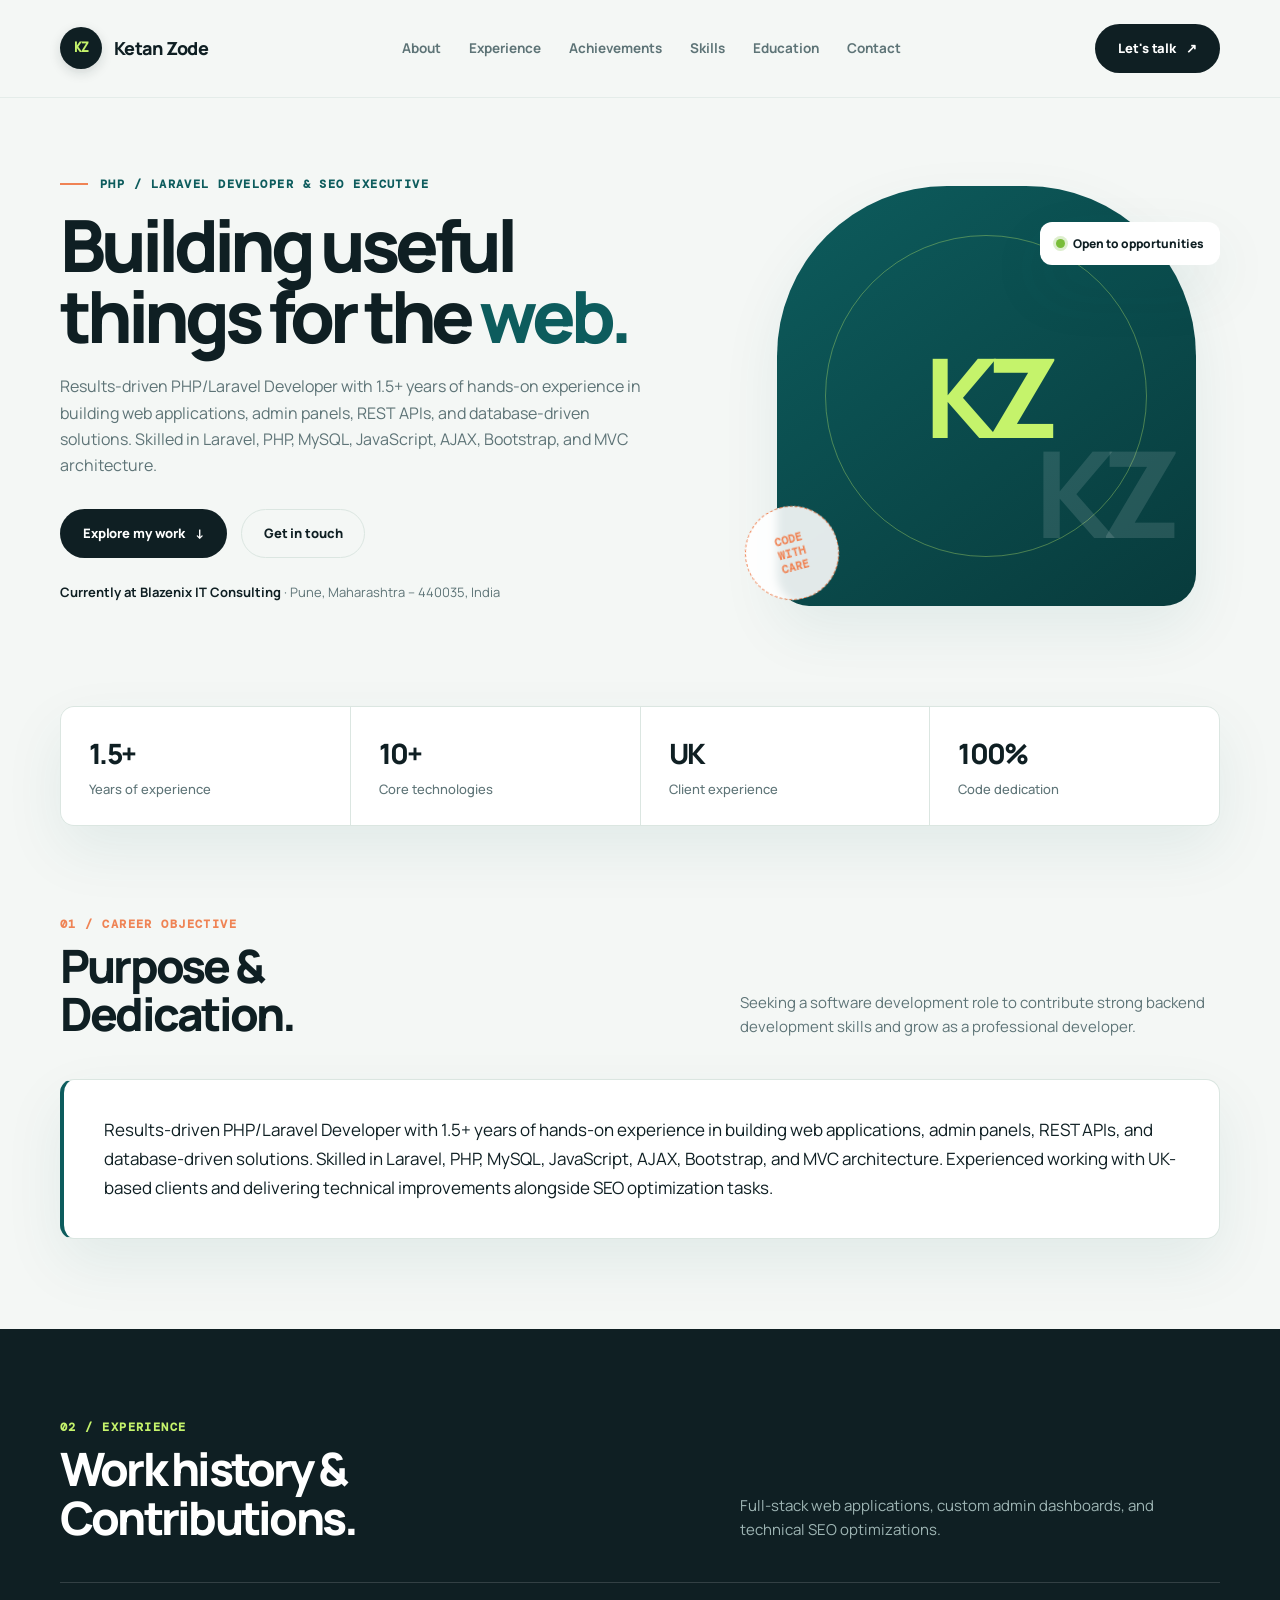
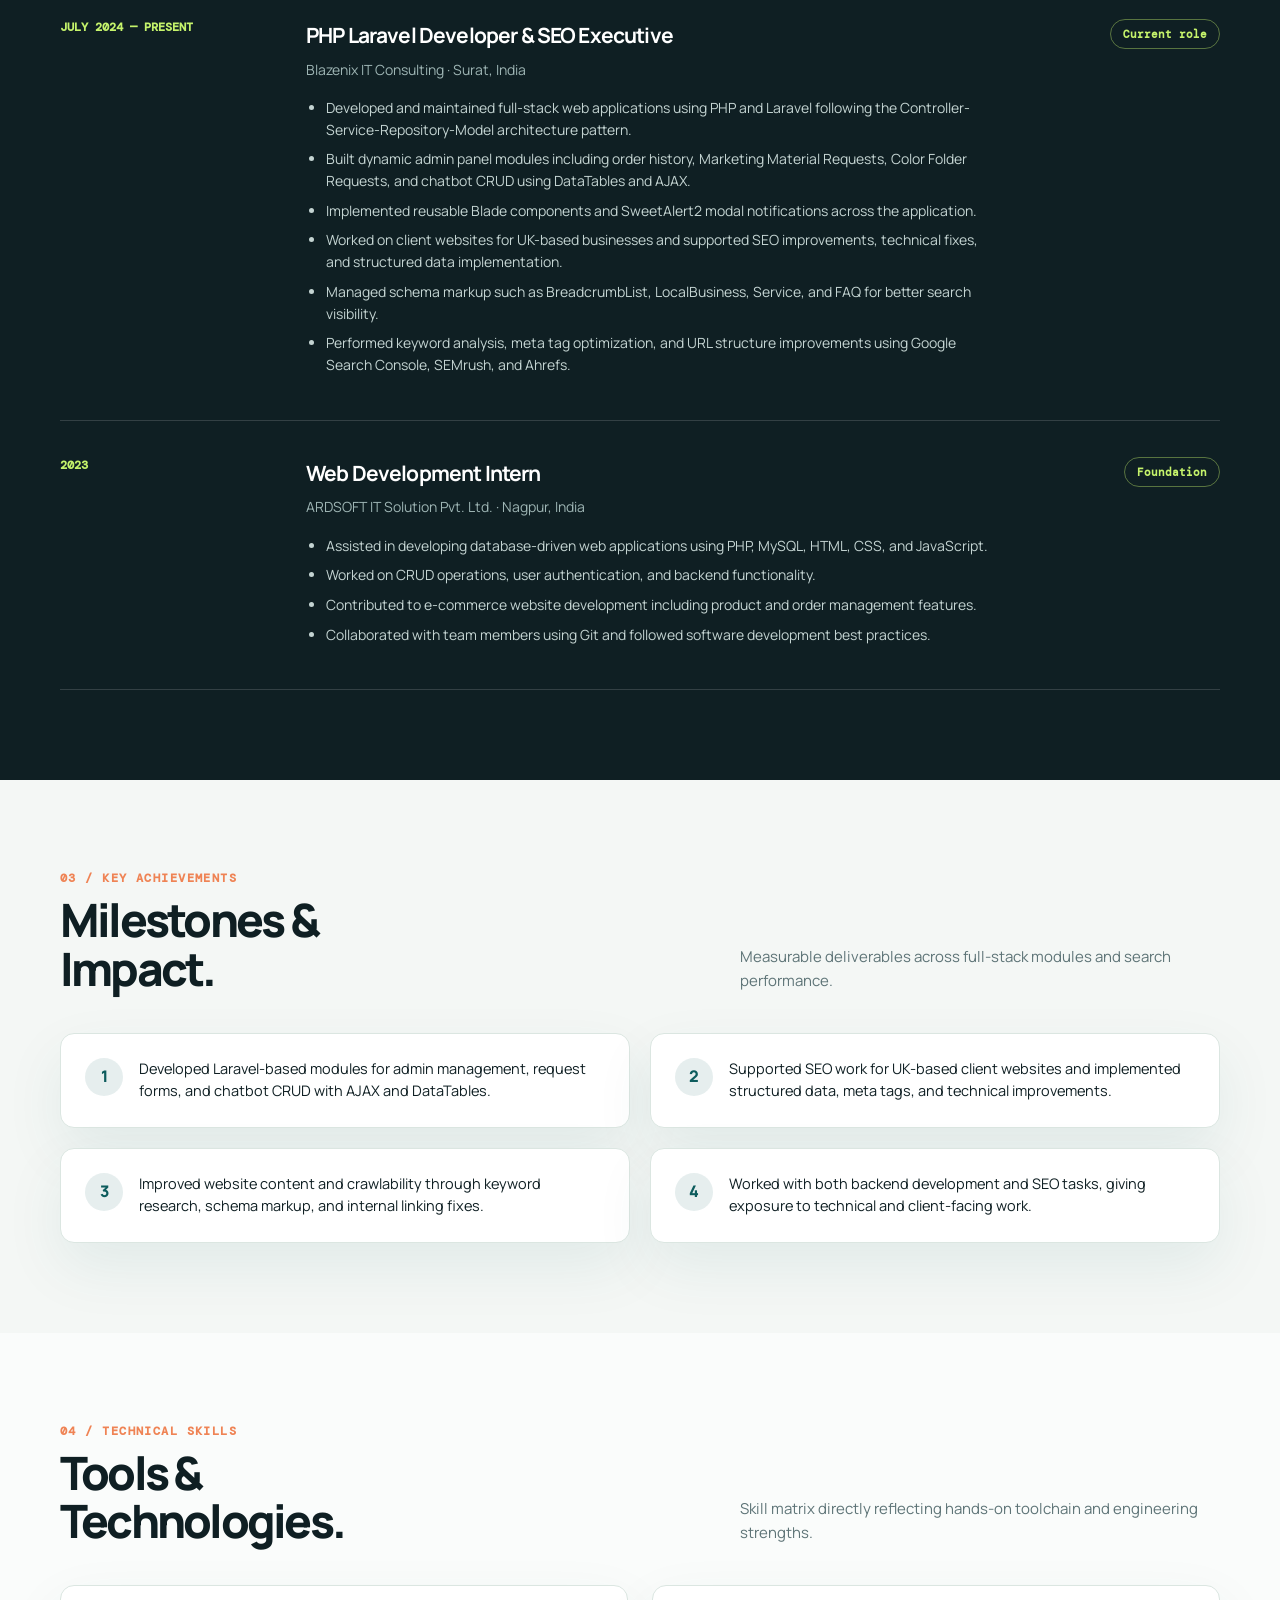
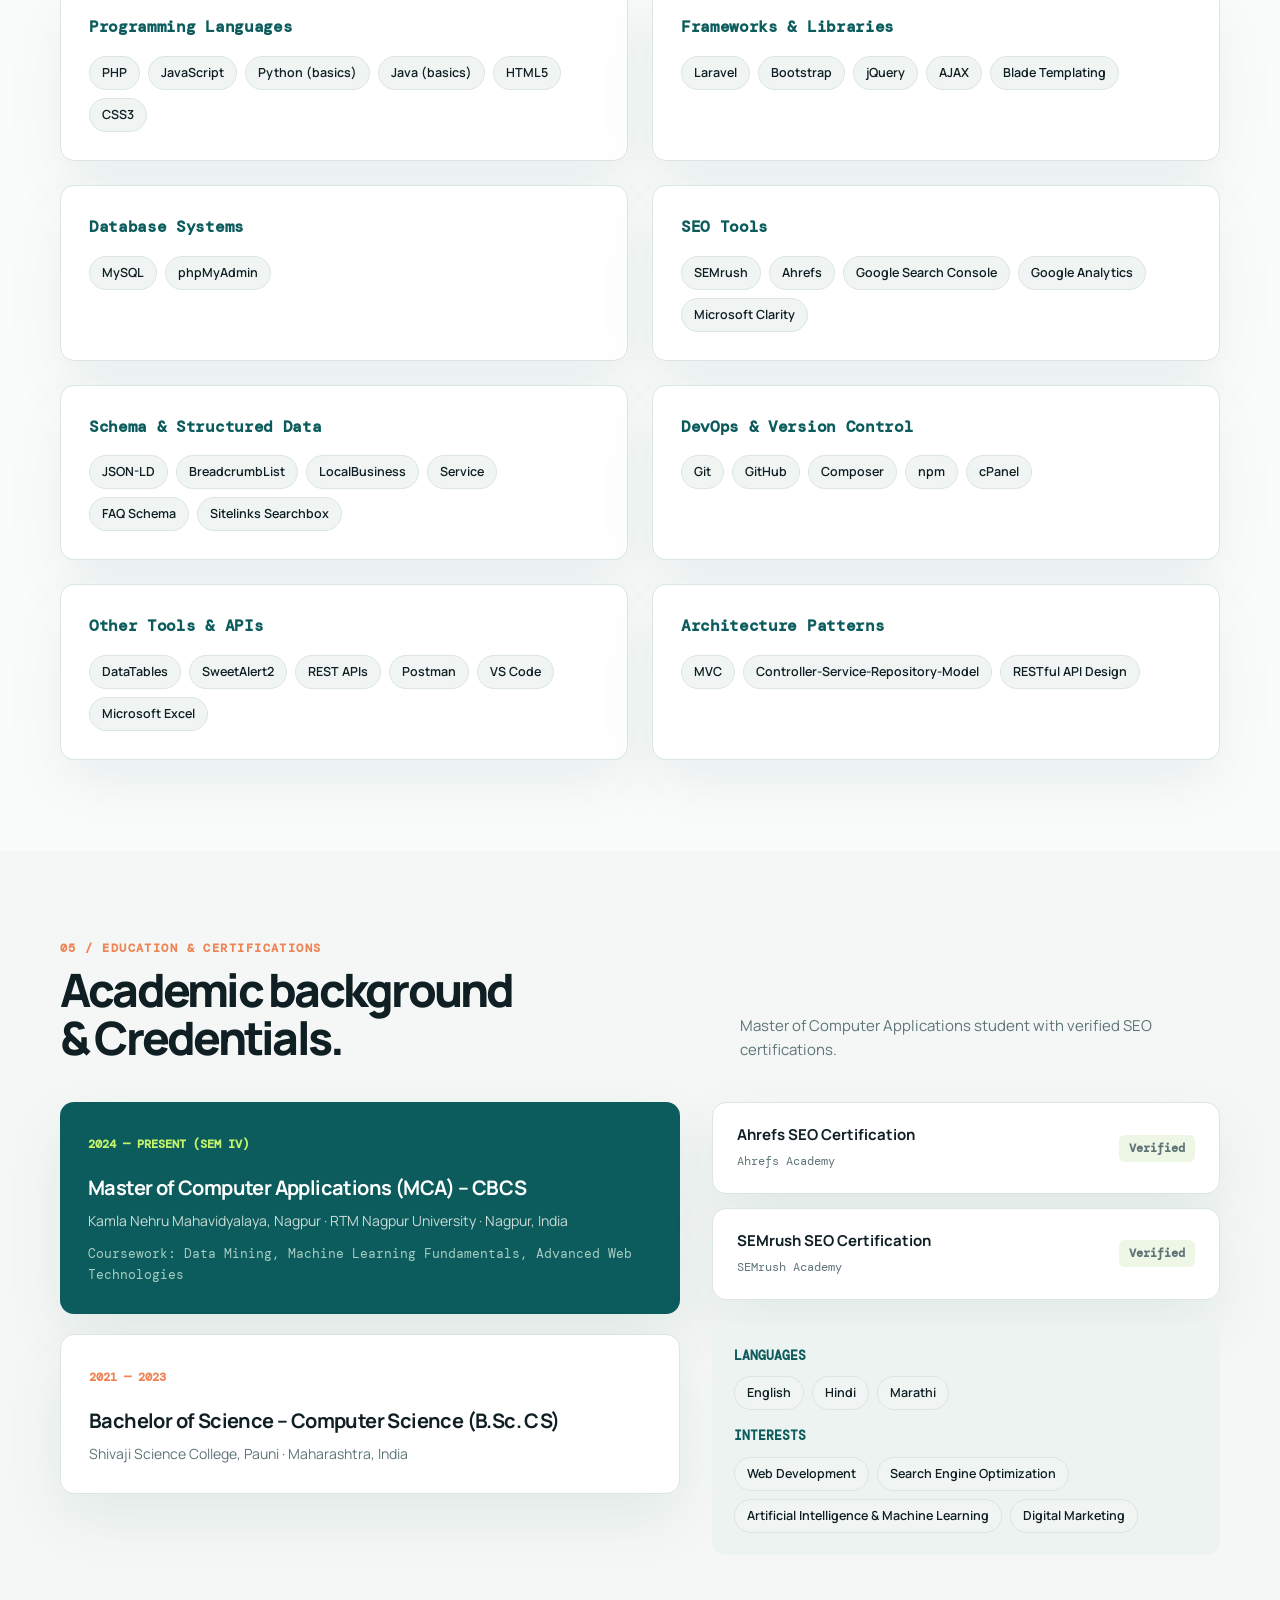
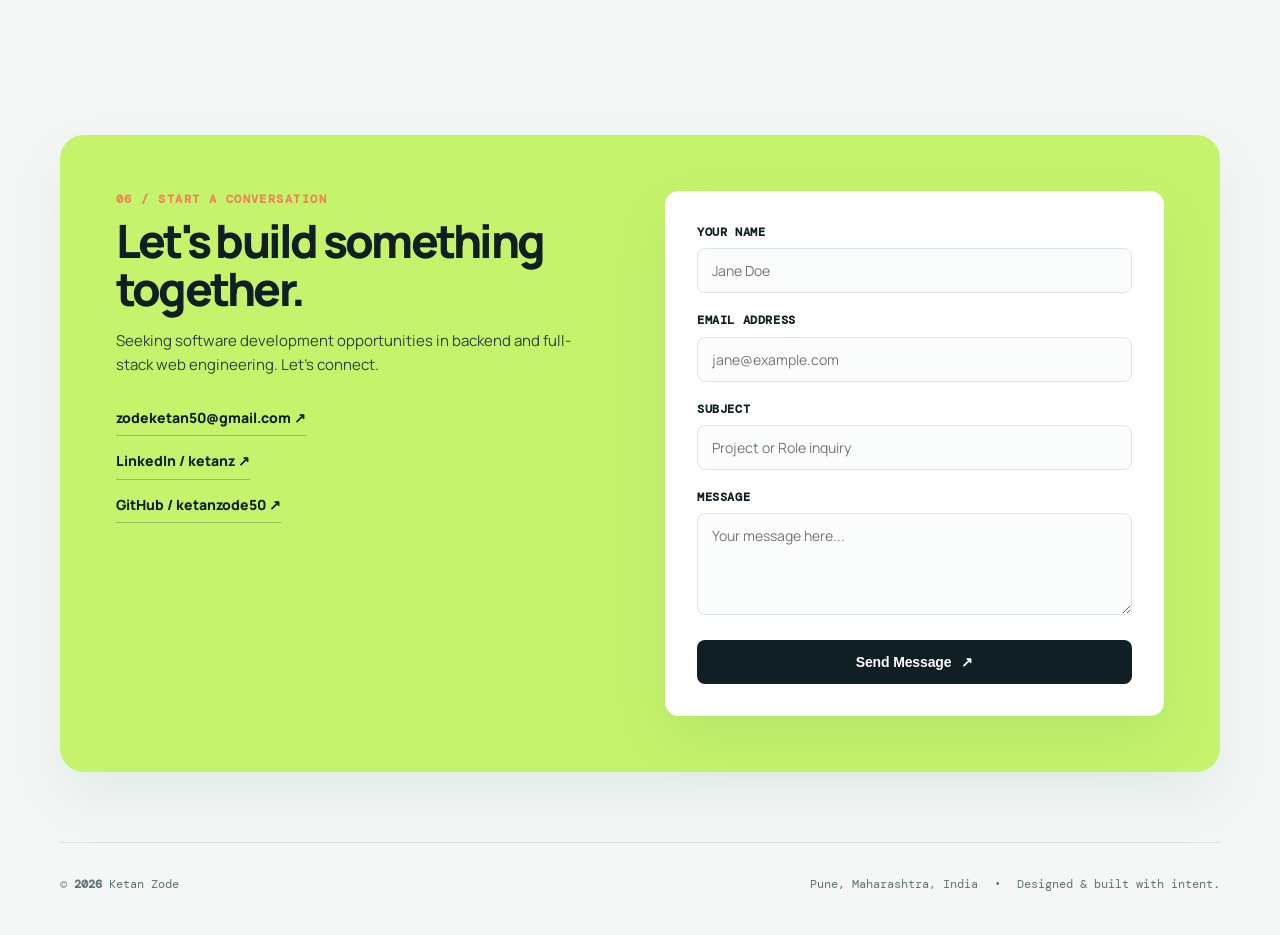
==== index.html @ 5130e70e "Initial Comit" ====
<!doctype html>
<html lang="en">
<head>
  <meta charset="utf-8">
  <meta name="viewport" content="width=device-width, initial-scale=1">
  <meta name="description" content="Portfolio of Ketan Zode, PHP/Laravel Developer and SEO Executive with 1.5+ years of hands-on experience in building web applications, admin panels, REST APIs, and database-driven solutions.">
  <title>Ketan Zode — PHP / Laravel Developer &amp; SEO Executive</title>
  <link rel="preconnect" href="https://fonts.googleapis.com">
  <link rel="preconnect" href="https://fonts.gstatic.com" crossorigin>
  <link href="https://fonts.googleapis.com/css2?family=DM+Mono:wght@400;500;600&family=Manrope:wght@400;500;600;700;800&display=swap" rel="stylesheet">
  <link rel="stylesheet" href="src/main/resources/static/css/portfolio.css">
</head>
<body>
  <header class="topbar">
    <div class="shell">
      <nav id="nav">
        <a class="brand" href="#top" aria-label="Ketan Zode home">
          <span class="brand-mark">KZ</span> Ketan Zode
        </a>
        <div class="nav-links">
          <a href="#about">About</a>
          <a href="#experience">Experience</a>
          <a href="#achievements">Achievements</a>
          <a href="#skills">Skills</a>
          <a href="#education">Education</a>
          <a href="#contact">Contact</a>
        </div>
        <a class="nav-cta" href="mailto:zodeketan50@gmail.com">Let's talk <span>↗</span></a>
        <button class="menu-button" id="menuButton" aria-label="Open navigation menu" aria-expanded="false">☰</button>
      </nav>
    </div>
  </header>

  <main id="top">
    <div class="shell">
      <section class="hero">
        <div>
          <div class="eyebrow"><span></span> PHP / Laravel Developer &amp; SEO Executive</div>
          <h1>Building useful things for the <em>web.</em></h1>
          <p class="hero-copy">
            Results-driven PHP/Laravel Developer with 1.5+ years of hands-on experience in building web applications, admin panels, REST APIs, and database-driven solutions. Skilled in Laravel, PHP, MySQL, JavaScript, AJAX, Bootstrap, and MVC architecture.
          </p>
          <div class="hero-actions">
            <a class="button" href="#experience">Explore my work <span>↓</span></a>
            <a class="button light" href="mailto:zodeketan50@gmail.com">Get in touch</a>
          </div>
          <p class="hero-note"><strong>Currently at Blazenix IT Consulting</strong> · Pune, Maharashtra – 440035, India</p>
        </div>
        <div class="portrait-wrap">
          <div class="portrait"><div class="initials">KZ</div></div>
          <div class="availability"><i></i> Open to opportunities</div>
          <div class="stamp">CODE<br>WITH<br>CARE</div>
        </div>
      </section>

      <div class="stats">
        <div class="stat"><strong>1.5+</strong><span>Years of experience</span></div>
        <div class="stat"><strong>10+</strong><span>Core technologies</span></div>
        <div class="stat"><strong>UK</strong><span>Client experience</span></div>
        <div class="stat"><strong>100%</strong><span>Code dedication</span></div>
      </div>
    </div>

    <!-- Career Objective -->
    <section id="about">
      <div class="shell">
        <div class="section-head">
          <div><div class="section-label">01 / Career Objective</div><h2>Purpose &amp;<br>Dedication.</h2></div>
          <p class="section-intro">Seeking a software development role to contribute strong backend development skills and grow as a professional developer.</p>
        </div>
        <div class="objective-card">
          <p class="objective-text">
            Results-driven PHP/Laravel Developer with 1.5+ years of hands-on experience in building web applications, admin panels, REST APIs, and database-driven solutions. Skilled in Laravel, PHP, MySQL, JavaScript, AJAX, Bootstrap, and MVC architecture. Experienced working with UK-based clients and delivering technical improvements alongside SEO optimization tasks.
          </p>
        </div>
      </div>
    </section>

    <!-- Experience -->
    <section class="experience" id="experience">
      <div class="shell">
        <div class="section-head">
          <div><div class="section-label">02 / Experience</div><h2>Work history &amp;<br>Contributions.</h2></div>
          <p class="section-intro">Full-stack web applications, custom admin dashboards, and technical SEO optimizations.</p>
        </div>
        <div class="timeline">
          <article class="role">
            <div class="role-date">JULY 2024 — PRESENT</div>
            <div>
              <h3>PHP Laravel Developer &amp; SEO Executive</h3>
              <div class="role-company">Blazenix IT Consulting · Surat, India</div>
              <ul>
                <li>Developed and maintained full-stack web applications using PHP and Laravel following the Controller-Service-Repository-Model architecture pattern.</li>
                <li>Built dynamic admin panel modules including order history, Marketing Material Requests, Color Folder Requests, and chatbot CRUD using DataTables and AJAX.</li>
                <li>Implemented reusable Blade components and SweetAlert2 modal notifications across the application.</li>
                <li>Worked on client websites for UK-based businesses and supported SEO improvements, technical fixes, and structured data implementation.</li>
                <li>Managed schema markup such as BreadcrumbList, LocalBusiness, Service, and FAQ for better search visibility.</li>
                <li>Performed keyword analysis, meta tag optimization, and URL structure improvements using Google Search Console, SEMrush, and Ahrefs.</li>
              </ul>
            </div>
            <div class="role-tag">Current role</div>
          </article>
          <article class="role">
            <div class="role-date">2023</div>
            <div>
              <h3>Web Development Intern</h3>
              <div class="role-company">ARDSOFT IT Solution Pvt. Ltd. · Nagpur, India</div>
              <ul>
                <li>Assisted in developing database-driven web applications using PHP, MySQL, HTML, CSS, and JavaScript.</li>
                <li>Worked on CRUD operations, user authentication, and backend functionality.</li>
                <li>Contributed to e-commerce website development including product and order management features.</li>
                <li>Collaborated with team members using Git and followed software development best practices.</li>
              </ul>
            </div>
            <div class="role-tag">Foundation</div>
          </article>
        </div>
      </div>
    </section>

    <!-- Key Achievements -->
    <section id="achievements">
      <div class="shell">
        <div class="section-head">
          <div><div class="section-label">03 / Key Achievements</div><h2>Milestones &amp;<br>Impact.</h2></div>
          <p class="section-intro">Measurable deliverables across full-stack modules and search performance.</p>
        </div>
        <div class="achievements-grid">
          <div class="achievement-card">
            <div class="achievement-icon">1</div>
            <p>Developed Laravel-based modules for admin management, request forms, and chatbot CRUD with AJAX and DataTables.</p>
          </div>
          <div class="achievement-card">
            <div class="achievement-icon">2</div>
            <p>Supported SEO work for UK-based client websites and implemented structured data, meta tags, and technical improvements.</p>
          </div>
          <div class="achievement-card">
            <div class="achievement-icon">3</div>
            <p>Improved website content and crawlability through keyword research, schema markup, and internal linking fixes.</p>
          </div>
          <div class="achievement-card">
            <div class="achievement-icon">4</div>
            <p>Worked with both backend development and SEO tasks, giving exposure to technical and client-facing work.</p>
          </div>
        </div>
      </div>
    </section>

    <!-- Technical Skills -->
    <section id="skills" style="background: #fafcfb;">
      <div class="shell">
        <div class="section-head">
          <div><div class="section-label">04 / Technical Skills</div><h2>Tools &amp;<br>Technologies.</h2></div>
          <p class="section-intro">Skill matrix directly reflecting hands-on toolchain and engineering strengths.</p>
        </div>
        <div class="skills-matrix">
          <div class="skill-category">
            <h3>Programming Languages</h3>
            <div class="skill-pills">
              <span class="skill-pill">PHP</span><span class="skill-pill">JavaScript</span><span class="skill-pill">Python (basics)</span><span class="skill-pill">Java (basics)</span><span class="skill-pill">HTML5</span><span class="skill-pill">CSS3</span>
            </div>
          </div>
          <div class="skill-category">
            <h3>Frameworks &amp; Libraries</h3>
            <div class="skill-pills">
              <span class="skill-pill">Laravel</span><span class="skill-pill">Bootstrap</span><span class="skill-pill">jQuery</span><span class="skill-pill">AJAX</span><span class="skill-pill">Blade Templating</span>
            </div>
          </div>
          <div class="skill-category">
            <h3>Database Systems</h3>
            <div class="skill-pills">
              <span class="skill-pill">MySQL</span><span class="skill-pill">phpMyAdmin</span>
            </div>
          </div>
          <div class="skill-category">
            <h3>SEO Tools</h3>
            <div class="skill-pills">
              <span class="skill-pill">SEMrush</span><span class="skill-pill">Ahrefs</span><span class="skill-pill">Google Search Console</span><span class="skill-pill">Google Analytics</span><span class="skill-pill">Microsoft Clarity</span>
            </div>
          </div>
          <div class="skill-category">
            <h3>Schema &amp; Structured Data</h3>
            <div class="skill-pills">
              <span class="skill-pill">JSON-LD</span><span class="skill-pill">BreadcrumbList</span><span class="skill-pill">LocalBusiness</span><span class="skill-pill">Service</span><span class="skill-pill">FAQ Schema</span><span class="skill-pill">Sitelinks Searchbox</span>
            </div>
          </div>
          <div class="skill-category">
            <h3>DevOps &amp; Version Control</h3>
            <div class="skill-pills">
              <span class="skill-pill">Git</span><span class="skill-pill">GitHub</span><span class="skill-pill">Composer</span><span class="skill-pill">npm</span><span class="skill-pill">cPanel</span>
            </div>
          </div>
          <div class="skill-category">
            <h3>Other Tools &amp; APIs</h3>
            <div class="skill-pills">
              <span class="skill-pill">DataTables</span><span class="skill-pill">SweetAlert2</span><span class="skill-pill">REST APIs</span><span class="skill-pill">Postman</span><span class="skill-pill">VS Code</span><span class="skill-pill">Microsoft Excel</span>
            </div>
          </div>
          <div class="skill-category">
            <h3>Architecture Patterns</h3>
            <div class="skill-pills">
              <span class="skill-pill">MVC</span><span class="skill-pill">Controller-Service-Repository-Model</span><span class="skill-pill">RESTful API Design</span>
            </div>
          </div>
        </div>
      </div>
    </section>

    <!-- Education & Certifications -->
    <section id="education">
      <div class="shell">
        <div class="section-head">
          <div><div class="section-label">05 / Education &amp; Certifications</div><h2>Academic background<br>&amp; Credentials.</h2></div>
          <p class="section-intro">Master of Computer Applications student with verified SEO certifications.</p>
        </div>
        <div class="edu-cert-grid">
          <div>
            <article class="education-card">
              <small>2024 — PRESENT (SEM IV)</small>
              <h3>Master of Computer Applications (MCA) – CBCS</h3>
              <p>Kamla Nehru Mahavidyalaya, Nagpur · RTM Nagpur University · Nagpur, India</p>
              <p class="coursework">Coursework: Data Mining, Machine Learning Fundamentals, Advanced Web Technologies</p>
            </article>
            <article class="education-card">
              <small>2021 — 2023</small>
              <h3>Bachelor of Science – Computer Science (B.Sc. CS)</h3>
              <p>Shivaji Science College, Pauni · Maharashtra, India</p>
            </article>
          </div>
          <div>
            <div class="cert-card">
              <div>
                <strong>Ahrefs SEO Certification</strong>
                <span>Ahrefs Academy</span>
              </div>
              <span class="cert-badge">Verified</span>
            </div>
            <div class="cert-card">
              <div>
                <strong>SEMrush SEO Certification</strong>
                <span>SEMrush Academy</span>
              </div>
              <span class="cert-badge">Verified</span>
            </div>
            <div class="meta-box">
              <h4>Languages</h4>
              <div class="skill-pills">
                <span class="skill-pill">English</span><span class="skill-pill">Hindi</span><span class="skill-pill">Marathi</span>
              </div>
              <h4 style="margin-top: 16px;">Interests</h4>
              <div class="skill-pills">
                <span class="skill-pill">Web Development</span><span class="skill-pill">Search Engine Optimization</span><span class="skill-pill">Artificial Intelligence &amp; Machine Learning</span><span class="skill-pill">Digital Marketing</span>
              </div>
            </div>
          </div>
        </div>
      </div>
    </section>

    <!-- Contact -->
    <section class="contact" id="contact">
      <div class="shell">
        <div class="contact-box">
          <div class="contact-info">
            <div class="section-label">06 / Start a conversation</div>
            <h2>Let's build something together.</h2>
            <p>Seeking software development opportunities in backend and full-stack web engineering. Let’s connect.</p>
            <div class="contact-links">
              <a href="mailto:zodeketan50@gmail.com">zodeketan50@gmail.com ↗</a>
              <a href="https://linkedin.com/in/ketanz" target="_blank" rel="noreferrer">LinkedIn / ketanz ↗</a>
              <a href="https://github.com/ketanzode50" target="_blank" rel="noreferrer">GitHub / ketanzode50 ↗</a>
            </div>
          </div>
          <div class="contact-form">
            <form action="mailto:zodeketan50@gmail.com" method="post" enctype="text/plain">
              <div class="form-group">
                <label for="name">Your Name</label>
                <input type="text" id="name" name="name" class="form-control" placeholder="Jane Doe" required>
              </div>
              <div class="form-group">
                <label for="email">Email Address</label>
                <input type="email" id="email" name="email" class="form-control" placeholder="jane@example.com" required>
              </div>
              <div class="form-group">
                <label for="subject">Subject</label>
                <input type="text" id="subject" name="subject" class="form-control" placeholder="Project or Role inquiry">
              </div>
              <div class="form-group">
                <label for="message">Message</label>
                <textarea id="message" name="message" class="form-control" rows="4" placeholder="Your message here..." required></textarea>
              </div>
              <button type="submit" class="button btn-submit">Send Message <span>↗</span></button>
            </form>
          </div>
        </div>
      </div>
    </section>
  </main>

  <div class="shell">
    <footer>
      <span>© <b id="year"></b> Ketan Zode</span>
      <div class="footer-meta">
        <span>Pune, Maharashtra, India</span>
        <span>•</span>
        <span>Designed &amp; built with intent.</span>
      </div>
    </footer>
  </div>

  <script src="src/main/resources/static/js/portfolio.js"></script>
</body>
</html>
---- src/main/resources/static/css/portfolio.css ----
:root {
  --ink: #0f1f23;
  --ink-secondary: #162f35;
  --muted: #5e7477;
  --paper: #f4f7f5;
  --card: #ffffff;
  --line: #dbe6e1;
  --mint: #c5f36b;
  --mint-dark: #a8df45;
  --teal: #0d5c5d;
  --teal-light: #15797a;
  --orange: #ef8354;
  --orange-light: #fcece5;
  --shadow: 0 24px 60px rgba(13, 92, 93, 0.08);
  --shadow-hover: 0 30px 70px rgba(13, 92, 93, 0.16);
  --radius-lg: 24px;
  --radius-md: 14px;
  --radius-pill: 999px;
  --font-sans: "Manrope", -apple-system, BlinkMacSystemFont, "Segoe UI", Roboto, sans-serif;
  --font-mono: "DM Mono", ui-monospace, SFMono-Regular, Menlo, monospace;
}

* {
  box-sizing: border-box;
}

html {
  scroll-behavior: smooth;
}

body {
  margin: 0;
  background: var(--paper);
  color: var(--ink);
  font-family: var(--font-sans);
  line-height: 1.6;
  -webkit-font-smoothing: antialiased;
}

a {
  color: inherit;
  text-decoration: none;
  transition: color 0.2s ease;
}

.shell {
  width: min(1160px, calc(100% - 48px));
  margin: auto;
}

/* Header & Navigation */
.topbar {
  padding: 24px 0;
  position: sticky;
  top: 0;
  background: rgba(244, 247, 245, 0.94);
  backdrop-filter: blur(12px);
  z-index: 100;
  border-bottom: 1px solid rgba(219, 230, 225, 0.6);
}

nav {
  display: flex;
  align-items: center;
  justify-content: space-between;
}

.brand {
  display: flex;
  align-items: center;
  gap: 12px;
  font-weight: 800;
  letter-spacing: -0.04em;
  font-size: 18px;
}

.brand-mark {
  display: grid;
  place-items: center;
  width: 42px;
  height: 42px;
  border-radius: 50%;
  background: var(--ink);
  color: var(--mint);
  font-family: var(--font-mono);
  font-size: 13px;
  font-weight: 700;
  box-shadow: 0 4px 12px rgba(15, 31, 35, 0.15);
}

.nav-links {
  display: flex;
  gap: 28px;
  color: var(--muted);
  font-size: 13.5px;
  font-weight: 700;
}

.nav-links a:hover {
  color: var(--teal);
}

.nav-cta,
.button {
  display: inline-flex;
  align-items: center;
  gap: 10px;
  border-radius: var(--radius-pill);
  padding: 13px 22px;
  background: var(--ink);
  color: white;
  font-size: 13px;
  font-weight: 800;
  letter-spacing: -0.01em;
  transition: transform 0.2s ease, background 0.2s ease, box-shadow 0.2s ease;
  border: 1px solid transparent;
  cursor: pointer;
}

.nav-cta:hover,
.button:hover {
  transform: translateY(-2px);
  background: var(--teal);
  box-shadow: 0 8px 24px rgba(13, 92, 93, 0.25);
}

.button.light {
  background: transparent;
  border: 1px solid var(--line);
  color: var(--ink);
}

.button.light:hover {
  border-color: var(--ink);
  background: white;
  color: var(--ink);
}

.menu-button {
  display: none;
  border: 0;
  background: transparent;
  font-size: 26px;
  color: var(--ink);
  cursor: pointer;
}

/* Hero Section */
.hero {
  padding: 64px 0 76px;
  display: grid;
  grid-template-columns: 1.15fr 0.85fr;
  gap: 60px;
  align-items: center;
}

.eyebrow {
  display: flex;
  align-items: center;
  gap: 12px;
  color: var(--teal);
  font: 600 12px var(--font-mono);
  text-transform: uppercase;
  letter-spacing: 0.12em;
}

.eyebrow span {
  width: 28px;
  height: 2px;
  background: var(--orange);
}

h1 {
  max-width: 740px;
  margin: 18px 0 22px;
  font-size: clamp(42px, 6vw, 72px);
  line-height: 0.98;
  letter-spacing: -0.07em;
  font-weight: 800;
}

h1 em {
  color: var(--teal);
  font-style: normal;
}

.hero-copy {
  max-width: 600px;
  color: var(--muted);
  font-size: 16px;
  line-height: 1.65;
}

.hero-actions {
  display: flex;
  gap: 14px;
  margin-top: 30px;
  align-items: center;
  flex-wrap: wrap;
}

.hero-note {
  margin-top: 24px;
  color: var(--muted);
  font-size: 13px;
}

.hero-note strong {
  color: var(--ink);
}

.portrait-wrap {
  position: relative;
  padding: 24px;
}

.portrait {
  position: relative;
  min-height: 420px;
  display: grid;
  place-items: center;
  overflow: hidden;
  border-radius: 170px 170px 32px 32px;
  background: linear-gradient(145deg, #0d5c5d, #083b3c);
  box-shadow: var(--shadow);
}

.portrait:before {
  content: "";
  position: absolute;
  width: 320px;
  height: 320px;
  border: 1px solid rgba(197, 243, 107, 0.35);
  border-radius: 50%;
  animation: pulseRing 8s ease-in-out infinite;
}

@keyframes pulseRing {
  0%, 100% { transform: scale(1); opacity: 0.35; }
  50% { transform: scale(1.08); opacity: 0.6; }
}

.portrait:after {
  content: "KZ";
  position: absolute;
  right: 28px;
  bottom: 18px;
  color: rgba(255, 255, 255, 0.12);
  font-size: 120px;
  font-weight: 800;
  letter-spacing: -0.12em;
  pointer-events: none;
}

.initials {
  z-index: 1;
  color: var(--mint);
  font-size: 110px;
  font-weight: 800;
  letter-spacing: -0.12em;
}

.availability {
  position: absolute;
  right: 0;
  top: 60px;
  display: flex;
  align-items: center;
  gap: 8px;
  padding: 12px 16px;
  background: white;
  border-radius: 12px;
  box-shadow: var(--shadow);
  font-size: 12px;
  font-weight: 800;
}

.availability i {
  width: 9px;
  height: 9px;
  border-radius: 50%;
  background: #79bd39;
  box-shadow: 0 0 0 3px rgba(121, 189, 57, 0.25);
}

.stamp {
  position: absolute;
  left: -8px;
  bottom: 30px;
  width: 94px;
  height: 94px;
  display: grid;
  place-items: center;
  border: 1px dashed var(--orange);
  border-radius: 50%;
  color: var(--orange);
  font: 600 11px var(--font-mono);
  text-align: center;
  transform: rotate(-15deg);
  background: rgba(255, 255, 255, 0.88);
  backdrop-filter: blur(4px);
}

/* Stats */
.stats {
  display: grid;
  grid-template-columns: repeat(4, 1fr);
  gap: 1px;
  background: var(--line);
  border: 1px solid var(--line);
  border-radius: var(--radius-md);
  overflow: hidden;
  box-shadow: var(--shadow);
}

.stat {
  padding: 24px 28px;
  background: var(--card);
}

.stat strong {
  display: block;
  font-size: 28px;
  letter-spacing: -0.06em;
  font-weight: 800;
}

.stat span {
  color: var(--muted);
  font-size: 13px;
  font-weight: 500;
}

/* Sections Common */
section {
  padding: 90px 0;
}

.section-head {
  display: flex;
  justify-content: space-between;
  align-items: flex-end;
  margin-bottom: 40px;
}

.section-label {
  color: var(--orange);
  font: 600 12px var(--font-mono);
  text-transform: uppercase;
  letter-spacing: 0.12em;
}

h2 {
  margin: 10px 0 0;
  font-size: clamp(32px, 4vw, 46px);
  line-height: 1.05;
  letter-spacing: -0.06em;
  font-weight: 800;
}

.section-intro {
  max-width: 480px;
  color: var(--muted);
  font-size: 15px;
  margin: 0;
}

/* Objective Section */
.objective-card {
  padding: 36px 40px;
  background: white;
  border: 1px solid var(--line);
  border-radius: var(--radius-md);
  box-shadow: var(--shadow);
  border-left: 4px solid var(--teal);
}

.objective-text {
  font-size: 17px;
  line-height: 1.7;
  color: var(--ink);
  margin: 0;
}

/* Experience Section (Dark theme) */
.experience {
  background: var(--ink);
  color: white;
}

.experience .section-label {
  color: var(--mint);
}

.experience .section-intro {
  color: #9eb5b4;
}

.timeline {
  border-top: 1px solid rgba(255, 255, 255, 0.15);
}

.role {
  display: grid;
  grid-template-columns: 210px 1fr 180px;
  gap: 36px;
  padding: 36px 0;
  border-bottom: 1px solid rgba(255, 255, 255, 0.15);
}

.role-date {
  color: var(--mint);
  font: 600 12px var(--font-mono);
}

.role h3 {
  margin: 0 0 6px;
  font-size: 21px;
  letter-spacing: -0.04em;
}

.role-company {
  color: #9eb5b4;
  font-size: 14px;
}

.role ul {
  margin: 16px 0 0;
  padding-left: 20px;
  color: #c4d4d2;
  font-size: 14px;
}

.role li {
  margin: 8px 0;
  line-height: 1.55;
}

.role-tag {
  justify-self: end;
  align-self: start;
  padding: 7px 12px;
  color: var(--mint);
  border: 1px solid rgba(197, 243, 107, 0.4);
  border-radius: var(--radius-pill);
  font: 600 11px var(--font-mono);
}

/* Achievements */
.achievements-grid {
  display: grid;
  grid-template-columns: repeat(2, 1fr);
  gap: 20px;
}

.achievement-card {
  display: flex;
  gap: 16px;
  padding: 24px;
  background: white;
  border: 1px solid var(--line);
  border-radius: var(--radius-md);
  box-shadow: var(--shadow);
  align-items: flex-start;
}

.achievement-icon {
  display: grid;
  place-items: center;
  width: 38px;
  height: 38px;
  border-radius: 50%;
  background: rgba(13, 92, 93, 0.1);
  color: var(--teal);
  font-weight: 800;
  font-size: 16px;
  flex-shrink: 0;
}

.achievement-card p {
  margin: 0;
  font-size: 14.5px;
  line-height: 1.55;
  color: var(--ink);
}

/* Skills Matrix */
.skills-matrix {
  display: grid;
  grid-template-columns: repeat(2, 1fr);
  gap: 24px;
}

.skill-category {
  padding: 28px;
  border: 1px solid var(--line);
  border-radius: var(--radius-md);
  background: white;
  box-shadow: var(--shadow);
}

.skill-category h3 {
  margin: 0 0 16px;
  font-size: 16px;
  color: var(--teal);
  font-family: var(--font-mono);
  letter-spacing: -0.02em;
}

.skill-pills {
  display: flex;
  flex-wrap: wrap;
  gap: 8px;
}

.skill-pill {
  padding: 6px 12px;
  border-radius: var(--radius-pill);
  background: #f0f5f3;
  color: var(--ink);
  font-size: 12.5px;
  font-weight: 600;
  border: 1px solid var(--line);
}

/* Education & Certifications */
.edu-cert-grid {
  display: grid;
  grid-template-columns: 1.1fr 0.9fr;
  gap: 32px;
}

.education-card {
  padding: 28px;
  border-radius: var(--radius-md);
  background: var(--teal);
  color: white;
  box-shadow: var(--shadow);
  margin-bottom: 20px;
}

.education-card:last-child {
  background: white;
  color: var(--ink);
  border: 1px solid var(--line);
}

.education-card small {
  color: var(--mint);
  font: 600 12px var(--font-mono);
}

.education-card:last-child small {
  color: var(--orange);
}

.education-card h3 {
  margin: 16px 0 6px;
  font-size: 20px;
  letter-spacing: -0.03em;
}

.education-card p {
  margin: 0;
  color: #c9dbd6;
  font-size: 14px;
}

.education-card:last-child p {
  color: var(--muted);
}

.coursework {
  margin-top: 12px !important;
  font-size: 13px !important;
  color: #a7ccc3 !important;
  font-family: var(--font-mono);
}

/* Certifications */
.cert-card {
  display: flex;
  align-items: center;
  justify-content: space-between;
  padding: 20px 24px;
  background: white;
  border: 1px solid var(--line);
  border-radius: var(--radius-md);
  margin-bottom: 14px;
  box-shadow: var(--shadow);
}

.cert-card strong {
  display: block;
  font-size: 15px;
}

.cert-card span {
  font-size: 12px;
  color: var(--muted);
  font-family: var(--font-mono);
}

.cert-badge {
  padding: 4px 10px;
  border-radius: 6px;
  background: #eef7e6;
  color: #3b7b1b;
  font-size: 11px;
  font-weight: 700;
  font-family: var(--font-mono);
}

/* Additional Info Pill Lists */
.meta-box {
  margin-top: 24px;
  padding: 22px;
  background: #edf3f0;
  border-radius: var(--radius-md);
}

.meta-box h4 {
  margin: 0 0 10px;
  font-size: 13px;
  font-family: var(--font-mono);
  text-transform: uppercase;
  color: var(--teal);
}

/* Contact & Interactive Form */
.contact {
  padding-bottom: 70px;
}

.contact-box {
  display: grid;
  grid-template-columns: 1fr 1fr;
  gap: 50px;
  padding: 56px;
  background: var(--mint);
  border-radius: var(--radius-lg);
  box-shadow: var(--shadow);
  align-items: start;
}

.contact-info h2 {
  max-width: 480px;
}

.contact-info p {
  max-width: 480px;
  color: #27473f;
  font-size: 15px;
}

.contact-links {
  display: flex;
  flex-direction: column;
  gap: 14px;
  margin-top: 30px;
  color: var(--ink);
  font-size: 14px;
  font-weight: 800;
}

.contact-links a {
  padding-bottom: 6px;
  border-bottom: 1px solid rgba(15, 31, 35, 0.25);
  display: inline-flex;
  align-items: center;
  gap: 6px;
  width: fit-content;
}

.contact-links a:hover {
  color: var(--teal);
  border-bottom-color: var(--teal);
}

/* Contact Form */
.contact-form {
  background: white;
  padding: 32px;
  border-radius: var(--radius-md);
  box-shadow: var(--shadow);
}

.form-group {
  margin-bottom: 18px;
}

.form-group label {
  display: block;
  font-size: 12px;
  font-weight: 700;
  font-family: var(--font-mono);
  text-transform: uppercase;
  color: var(--ink);
  margin-bottom: 6px;
  letter-spacing: 0.05em;
}

.form-control {
  width: 100%;
  padding: 12px 14px;
  border: 1px solid var(--line);
  border-radius: 8px;
  font-family: var(--font-sans);
  font-size: 14px;
  color: var(--ink);
  background: #fbfdfc;
  transition: border-color 0.2s ease, box-shadow 0.2s ease;
}

.form-control:focus {
  outline: none;
  border-color: var(--teal);
  box-shadow: 0 0 0 3px rgba(13, 92, 93, 0.12);
  background: white;
}

textarea.form-control {
  resize: vertical;
  min-height: 90px;
}

.form-error {
  color: #d9381e;
  font-size: 12px;
  margin-top: 4px;
  font-weight: 600;
}

.alert {
  padding: 12px 16px;
  border-radius: 8px;
  margin-bottom: 18px;
  font-size: 13px;
  font-weight: 600;
}

.alert-success {
  background: #e2f7cb;
  color: #2b5e0c;
  border: 1px solid #bce68f;
}

.alert-danger {
  background: #fde8e4;
  color: #a8200d;
  border: 1px solid #f6b3a7;
}

.btn-submit {
  width: 100%;
  justify-content: center;
  background: var(--ink);
  color: white;
  padding: 14px;
  border: 0;
  border-radius: 8px;
  font-weight: 800;
  font-size: 14px;
  cursor: pointer;
  transition: background 0.2s ease;
}

.btn-submit:hover {
  background: var(--teal);
}

/* API Drawer */
.api-drawer {
  margin-top: 40px;
  background: var(--card);
  border: 1px solid var(--line);
  border-radius: var(--radius-md);
  padding: 24px;
  box-shadow: var(--shadow);
}

.api-drawer-head {
  display: flex;
  justify-content: space-between;
  align-items: center;
  cursor: pointer;
  user-select: none;
}

.api-drawer-title {
  display: flex;
  align-items: center;
  gap: 10px;
  font-weight: 700;
  font-size: 14px;
}

.api-method {
  padding: 3px 8px;
  border-radius: 4px;
  background: #e1f5fe;
  color: #0277bd;
  font-family: var(--font-mono);
  font-size: 11px;
  font-weight: 700;
}

.api-pre {
  background: #111a1d;
  color: #a8ffb2;
  font-family: var(--font-mono);
  font-size: 12px;
  padding: 18px;
  border-radius: 8px;
  overflow-x: auto;
  max-height: 280px;
  margin-top: 16px;
  display: none;
}

.api-pre.visible {
  display: block;
}

/* Footer */
footer {
  display: flex;
  justify-content: space-between;
  padding: 32px 0 40px;
  border-top: 1px solid var(--line);
  color: var(--muted);
  font-size: 12px;
  align-items: center;
}

footer span {
  font-family: var(--font-mono);
}

.footer-meta {
  display: flex;
  gap: 16px;
  align-items: center;
}

/* Responsive */
@media (max-width: 900px) {
  .contact-box,
  .edu-cert-grid,
  .skills-matrix,
  .achievements-grid {
    grid-template-columns: 1fr;
    gap: 24px;
  }
}

@media (max-width: 780px) {
  .shell {
    width: min(100% - 32px, 560px);
  }
  .nav-links,
  .nav-cta {
    display: none;
  }
  .menu-button {
    display: block;
  }
  nav.open {
    align-items: flex-start;
  }
  nav.open .nav-links {
    display: flex;
    position: absolute;
    top: 75px;
    left: 16px;
    right: 16px;
    z-index: 50;
    flex-direction: column;
    gap: 0;
    padding: 16px;
    background: white;
    border-radius: 14px;
    box-shadow: var(--shadow-hover);
    border: 1px solid var(--line);
  }
  nav.open .nav-links a {
    padding: 14px 10px;
    border-bottom: 1px solid var(--line);
  }
  nav.open .nav-links a:last-child {
    border-bottom: 0;
  }
  .hero {
    grid-template-columns: 1fr;
    gap: 40px;
    padding: 45px 0 65px;
  }
  .portrait-wrap {
    max-width: 390px;
    width: 100%;
    margin: auto;
  }
  .portrait {
    min-height: 320px;
  }
  .stats {
    grid-template-columns: repeat(2, 1fr);
  }
  .stat {
    padding: 18px;
  }
  section {
    padding: 64px 0;
  }
  .section-head {
    display: block;
  }
  .section-intro {
    margin-top: 16px;
  }
  .role {
    grid-template-columns: 1fr;
    gap: 12px;
  }
  .role-tag {
    justify-self: start;
    margin-top: 10px;
  }
  footer {
    flex-direction: column;
    gap: 12px;
    text-align: center;
  }
}
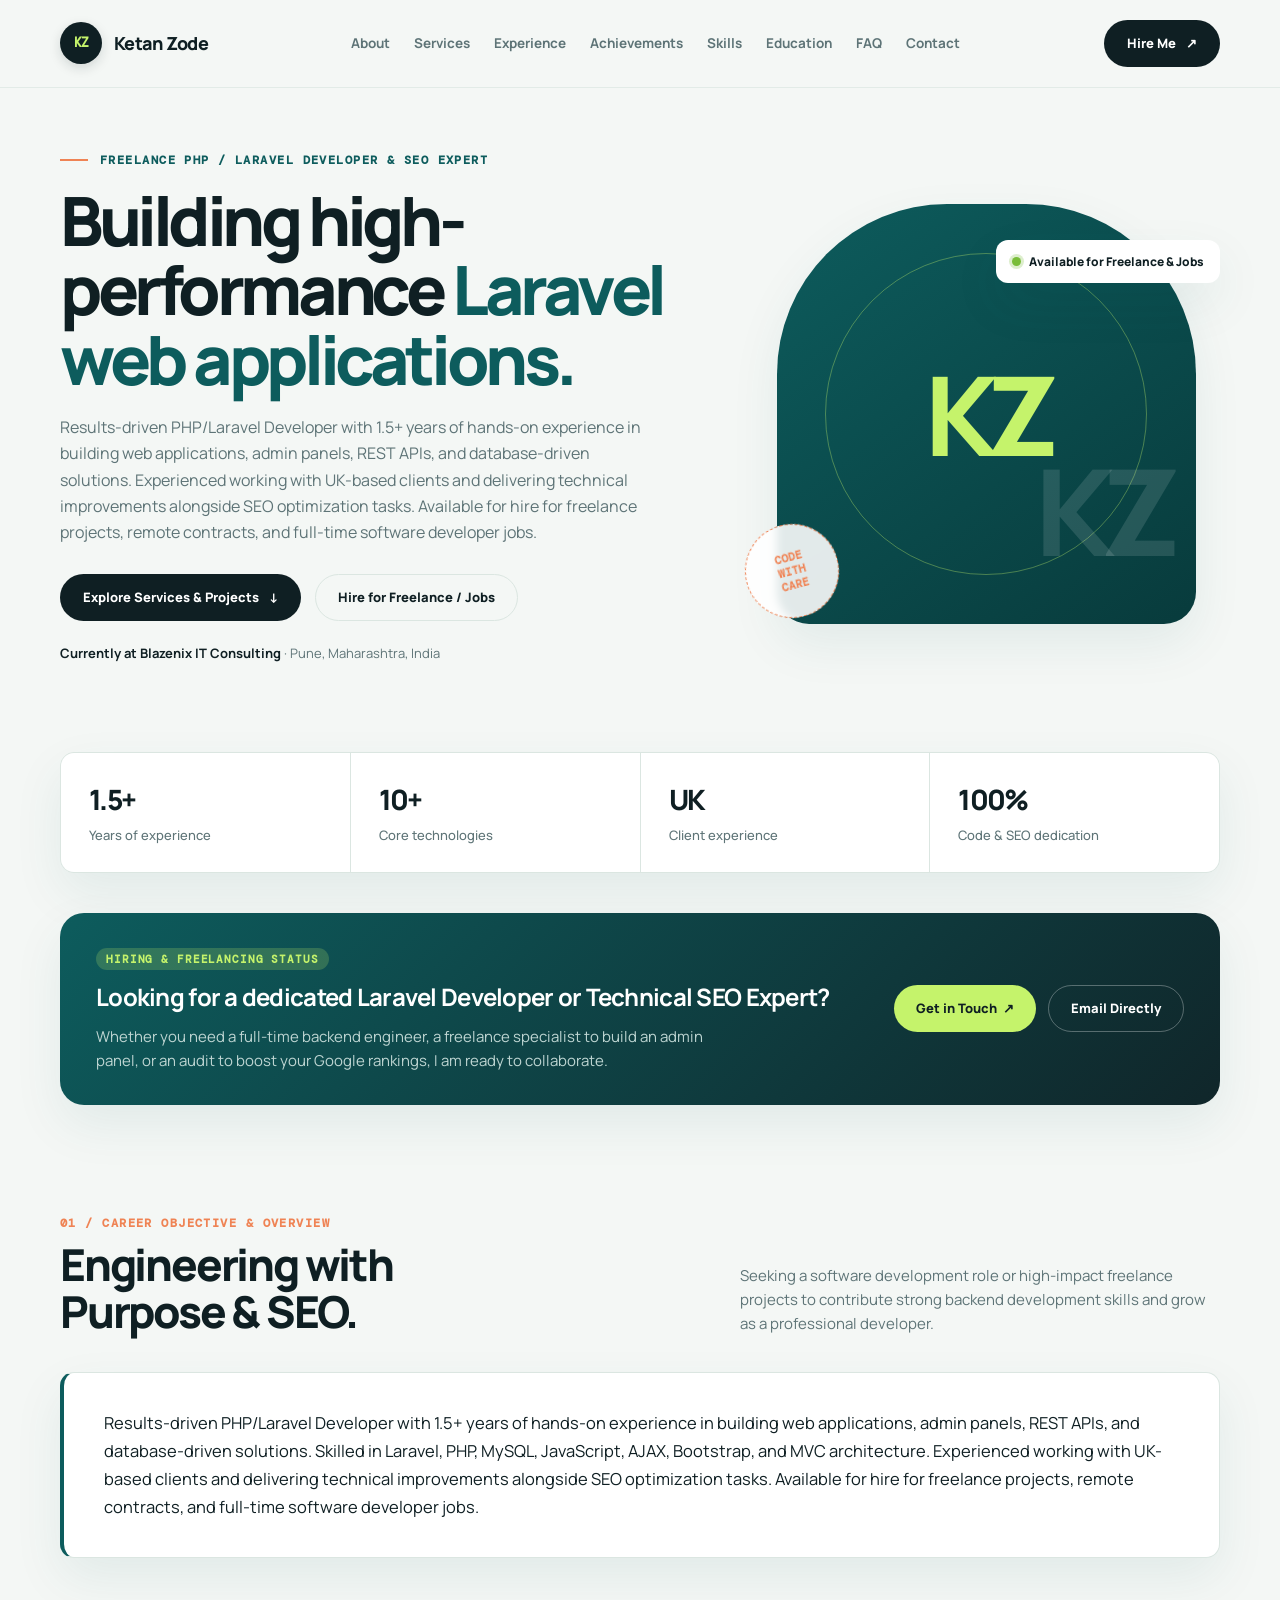
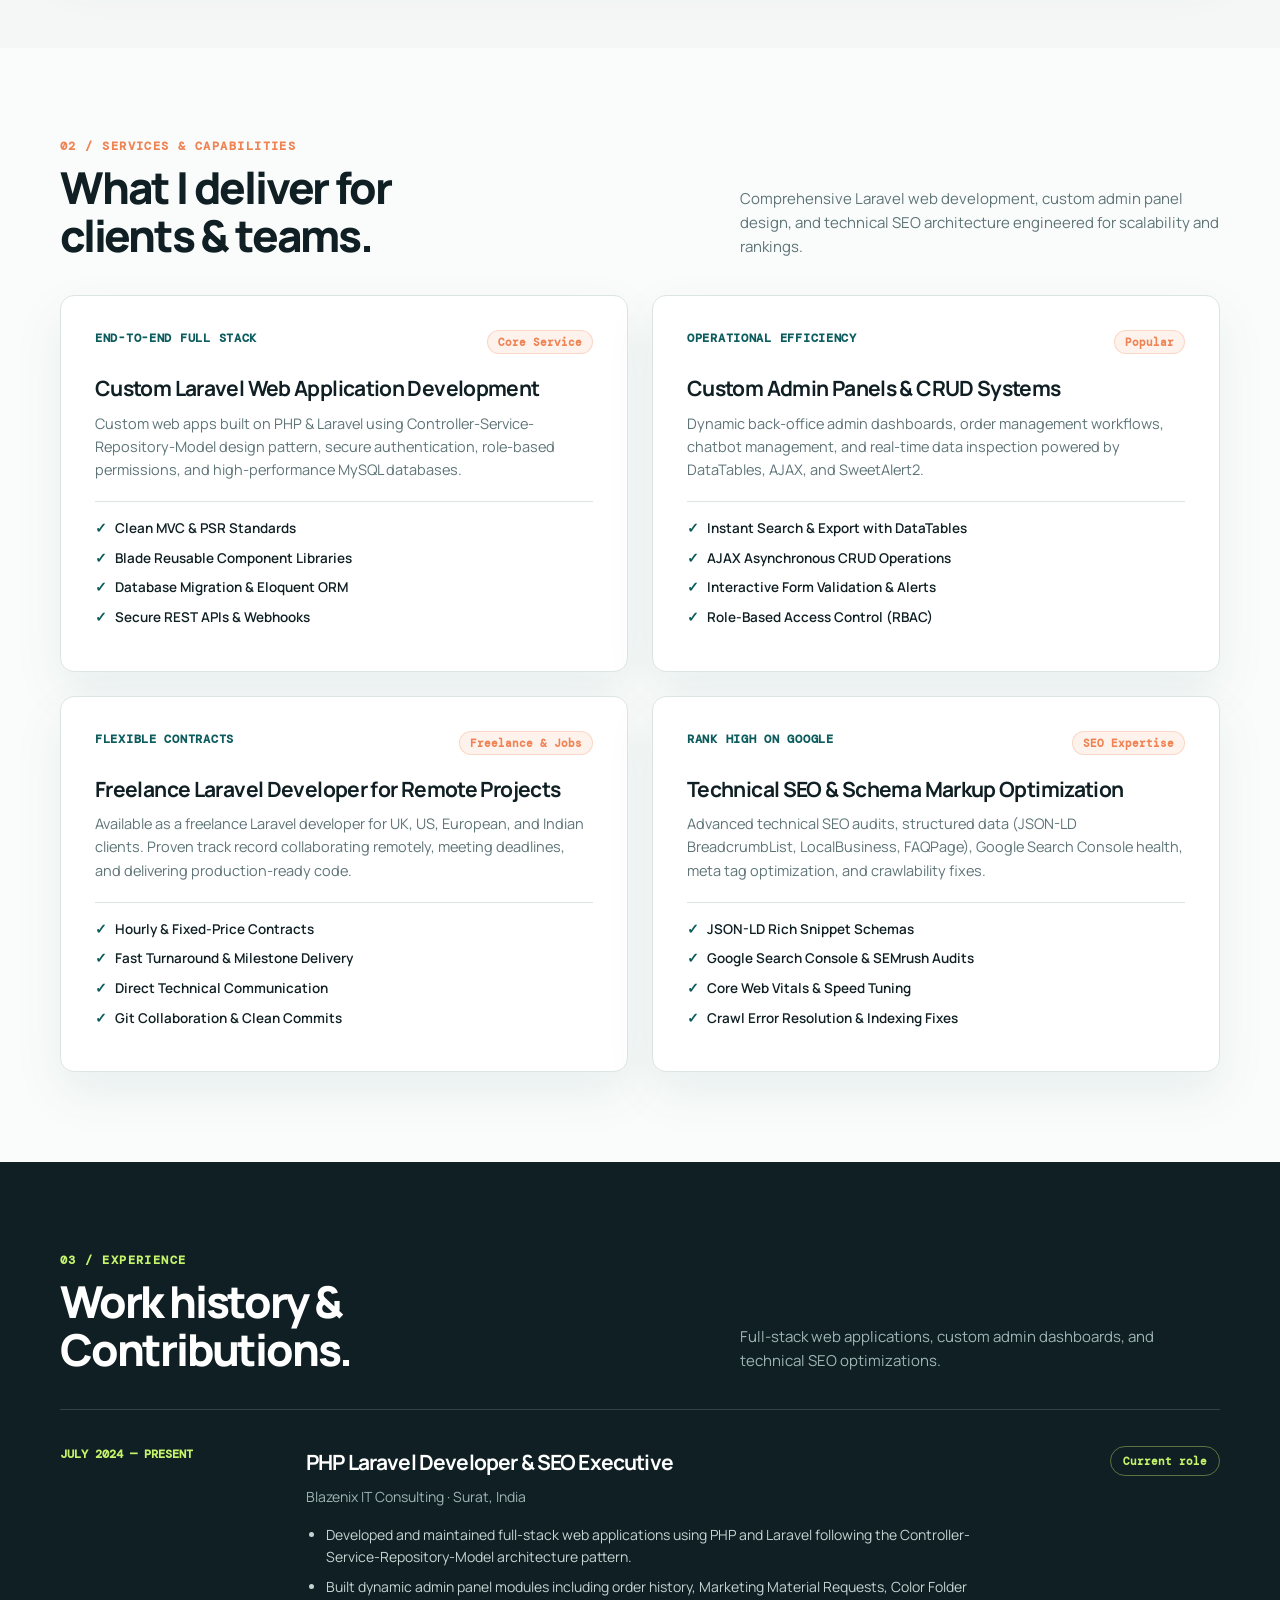
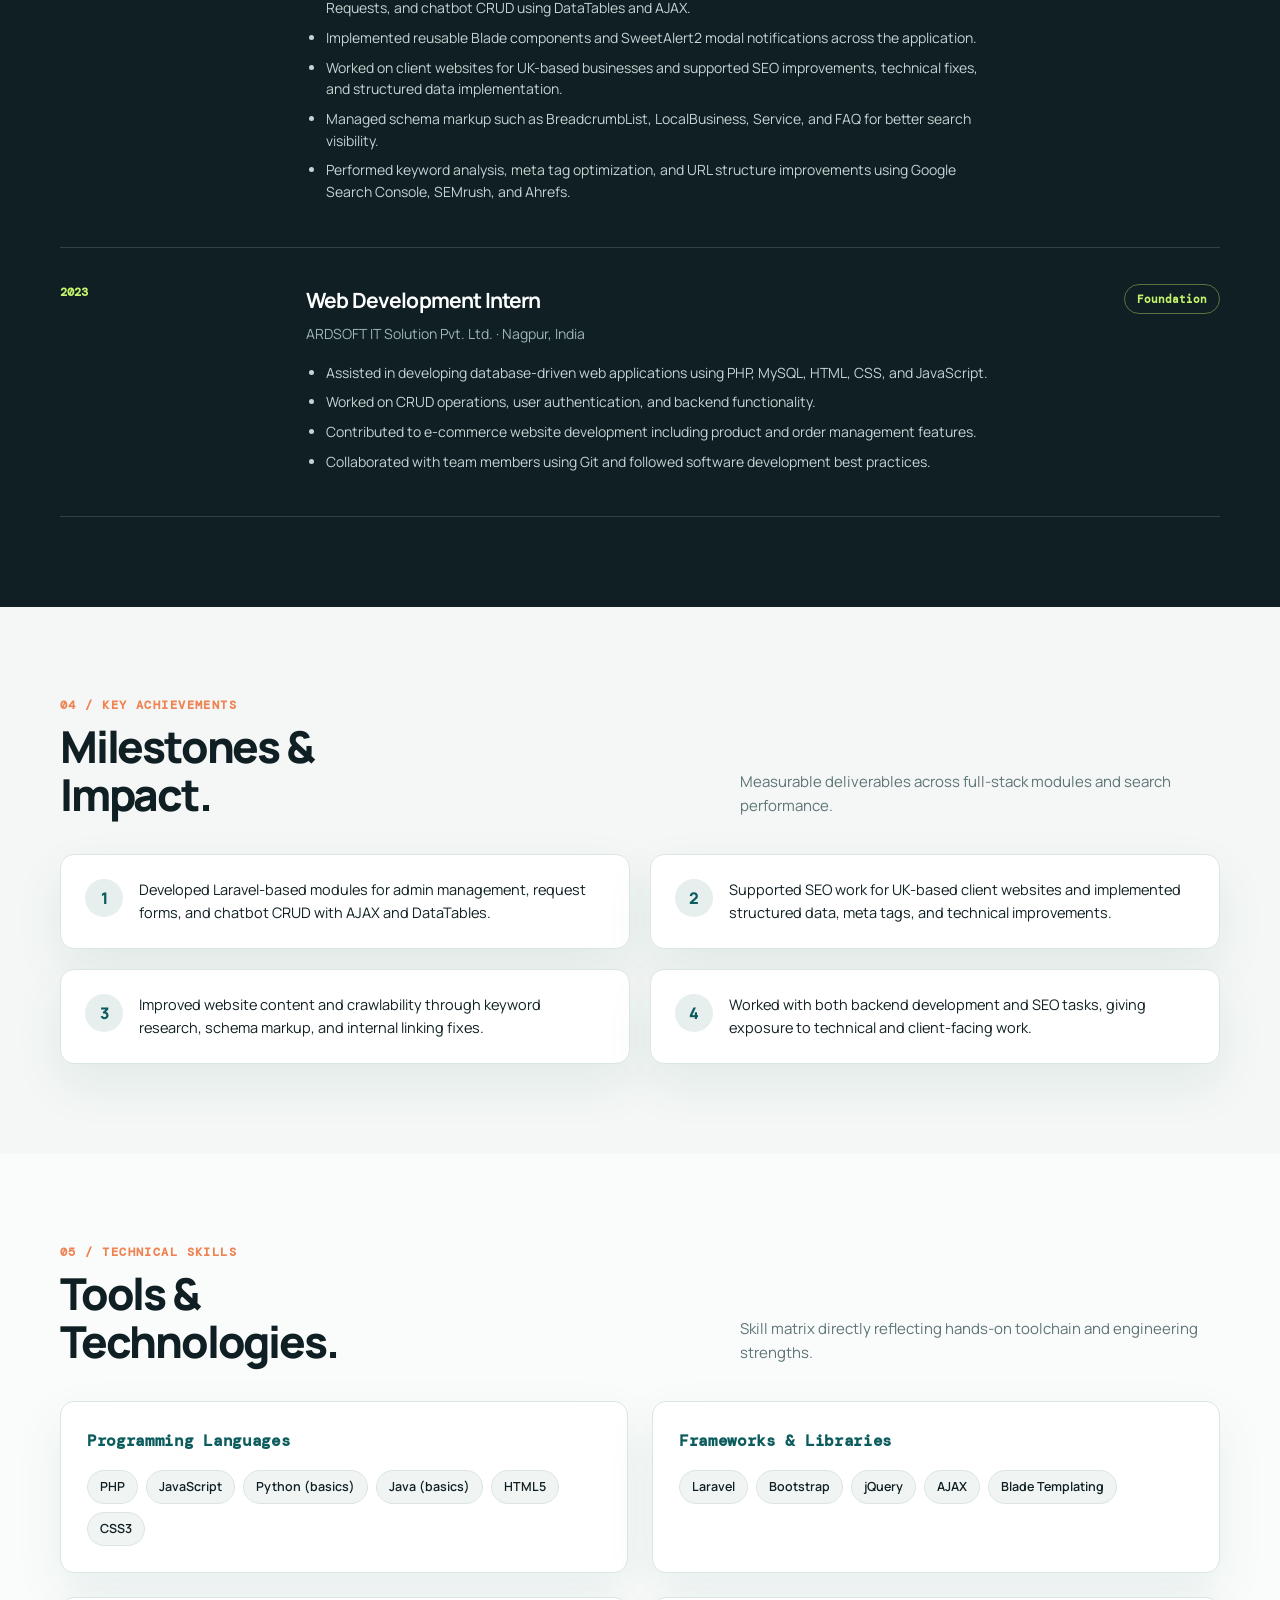
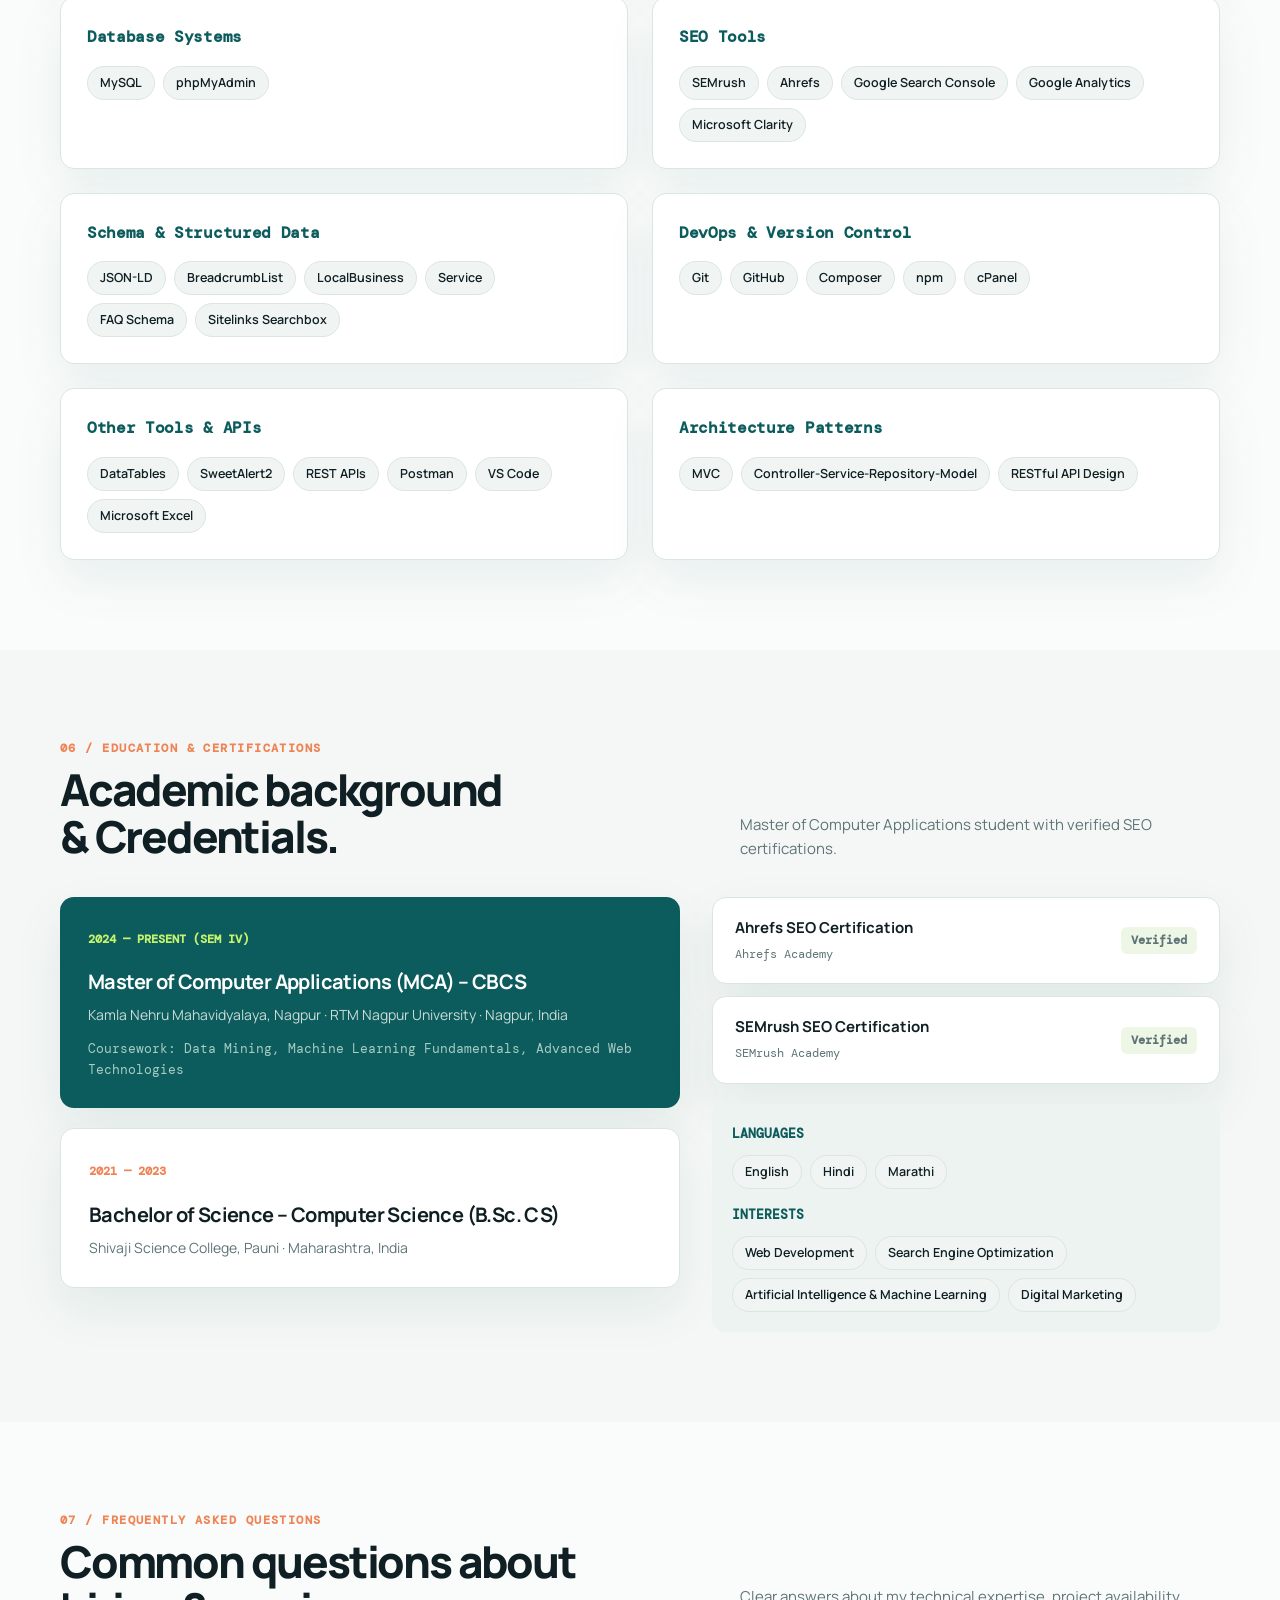
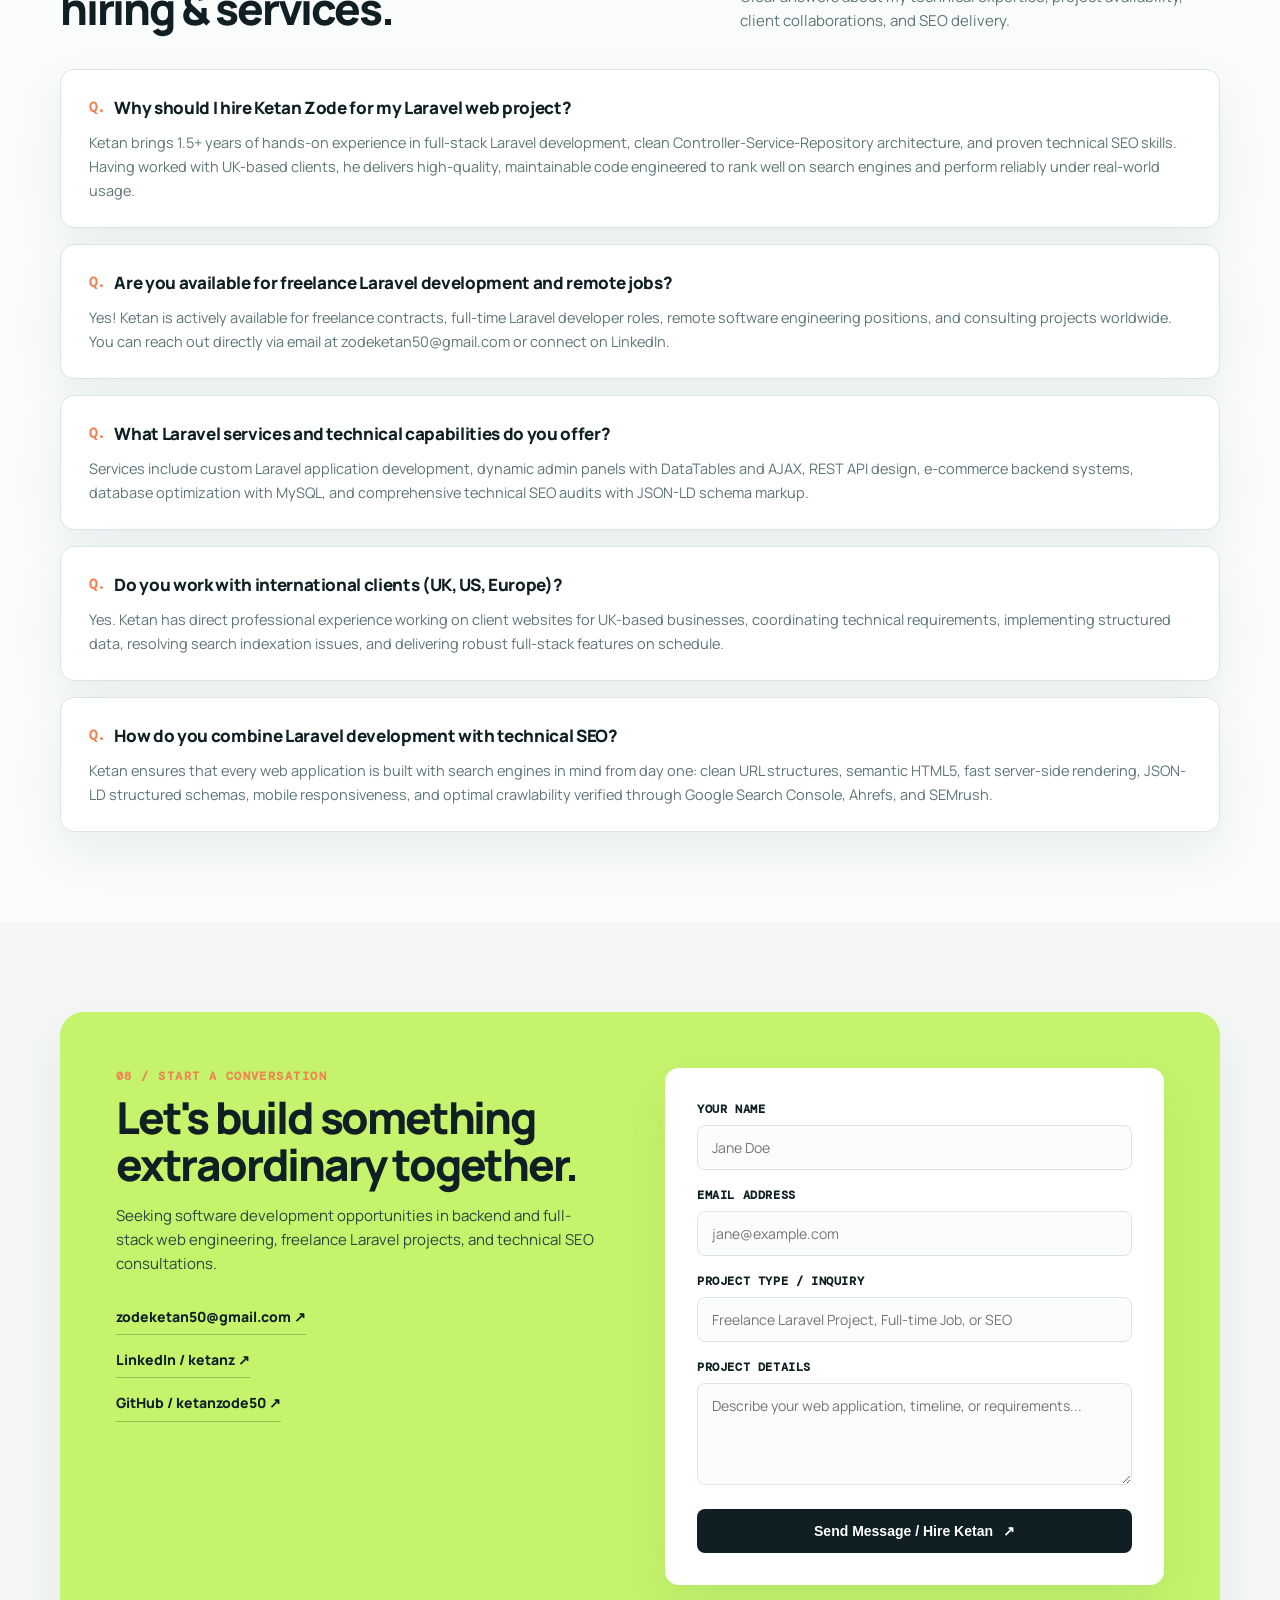
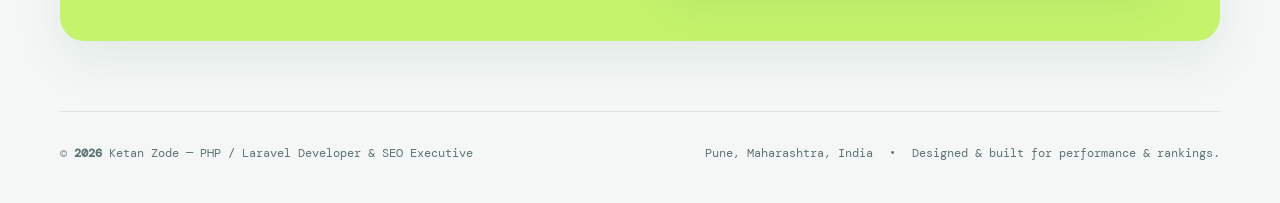
==== commit abc25d58: "seo initial comit" ====
--- a/index.html
+++ b/index.html
@@ -3,12 +3,206 @@
 <head>
   <meta charset="utf-8">
   <meta name="viewport" content="width=device-width, initial-scale=1">
-  <meta name="description" content="Portfolio of Ketan Zode, PHP/Laravel Developer and SEO Executive with 1.5+ years of hands-on experience in building web applications, admin panels, REST APIs, and database-driven solutions.">
-  <title>Ketan Zode — PHP / Laravel Developer &amp; SEO Executive</title>
+  
+  <!-- Primary SEO Meta Tags -->
+  <title>Ketan Zode — Freelance PHP / Laravel Developer &amp; SEO Expert | Hire Full-Stack Developer</title>
+  <meta name="title" content="Ketan Zode — Freelance PHP / Laravel Developer &amp; SEO Expert | Hire Full-Stack Developer">
+  <meta name="description" content="Hire Ketan Zode, a results-driven PHP &amp; Laravel Developer with 1.5+ years of hands-on experience building custom web applications, dynamic admin panels, REST APIs, and high-ranking technical SEO solutions for UK and global clients.">
+  <meta name="keywords" content="Laravel developer, hire Laravel developer, freelance Laravel developer, PHP Laravel developer, Laravel REST API developer, Laravel admin panel developer, full stack web developer Pune, UK client Laravel developer, technical SEO consultant, custom web application development, Ketan Zode">
+  <meta name="author" content="Ketan Zode">
+  <meta name="robots" content="index, follow, max-image-preview:large, max-snippet:-1, max-video-preview:-1">
+  <link rel="canonical" href="https://ketanzode.github.io/">
+
+  <!-- Open Graph / Facebook -->
+  <meta property="og:type" content="profile">
+  <meta property="og:url" content="https://ketanzode.github.io/">
+  <meta property="og:title" content="Ketan Zode — Freelance PHP / Laravel Developer &amp; SEO Expert">
+  <meta property="og:description" content="Results-driven PHP/Laravel developer specializing in full-stack web applications, dynamic admin panels, REST APIs, and technical SEO optimization. Available for freelance contracts &amp; developer jobs.">
+  <meta property="og:site_name" content="Ketan Zode Portfolio">
+  <meta property="profile:first_name" content="Ketan">
+  <meta property="profile:last_name" content="Zode">
+
+  <!-- Twitter / X -->
+  <meta name="twitter:card" content="summary_large_image">
+  <meta name="twitter:url" content="https://ketanzode.github.io/">
+  <meta name="twitter:title" content="Ketan Zode — Freelance PHP / Laravel Developer &amp; SEO Expert">
+  <meta name="twitter:description" content="Hire Ketan Zode for your next Laravel web project, admin dashboard, or technical SEO optimization.">
+
+  <!-- Google tag (gtag.js) -->
+  <script async src="https://www.googletagmanager.com/gtag/js?id=G-EXXWQM4LXF"></script>
+  <script>
+    window.dataLayer = window.dataLayer || [];
+    function gtag(){dataLayer.push(arguments);}
+    gtag('js', new Date());
+    gtag('config', 'G-EXXWQM4LXF');
+  </script>
+
+  <!-- Typography & Styles -->
   <link rel="preconnect" href="https://fonts.googleapis.com">
   <link rel="preconnect" href="https://fonts.gstatic.com" crossorigin>
   <link href="https://fonts.googleapis.com/css2?family=DM+Mono:wght@400;500;600&family=Manrope:wght@400;500;600;700;800&display=swap" rel="stylesheet">
   <link rel="stylesheet" href="src/main/resources/static/css/portfolio.css">
+
+  <!-- JSON-LD Structured Data Schema (Breadcrumbs, Person, Service, FAQ) -->
+  <script type="application/ld+json">
+  {
+    "@context": "https://schema.org",
+    "@graph": [
+      {
+        "@type": "Person",
+        "@id": "https://ketanzode.github.io/#person",
+        "name": "Ketan Zode",
+        "givenName": "Ketan",
+        "familyName": "Zode",
+        "url": "https://ketanzode.github.io/",
+        "email": "zodeketan50@gmail.com",
+        "jobTitle": "PHP Laravel Developer & SEO Executive",
+        "description": "Results-driven PHP/Laravel Developer with 1.5+ years of hands-on experience in building web applications, admin panels, REST APIs, and database-driven solutions.",
+        "address": {
+          "@type": "PostalAddress",
+          "addressLocality": "Pune",
+          "addressRegion": "Maharashtra",
+          "postalCode": "440035",
+          "addressCountry": "IN"
+        },
+        "sameAs": [
+          "https://linkedin.com/in/ketanz",
+          "https://github.com/ketanzode50"
+        ],
+        "knowsAbout": [
+          "Laravel",
+          "PHP",
+          "MySQL",
+          "REST APIs",
+          "JavaScript",
+          "AJAX",
+          "Bootstrap",
+          "Search Engine Optimization",
+          "Technical SEO",
+          "JSON-LD Schema Markup",
+          "Full Stack Web Development",
+          "Controller-Service-Repository Architecture"
+        ]
+      },
+      {
+        "@type": "ProfessionalService",
+        "@id": "https://ketanzode.github.io/#service",
+        "name": "Ketan Zode — Laravel Web Development & Technical SEO Services",
+        "url": "https://ketanzode.github.io/",
+        "priceRange": "$$",
+        "image": "https://ketanzode.github.io/",
+        "founder": { "@id": "https://ketanzode.github.io/#person" },
+        "areaServed": [
+          { "@type": "Country", "name": "United Kingdom" },
+          { "@type": "Country", "name": "India" },
+          { "@type": "Country", "name": "United States" },
+          { "@type": "AdministrativeArea", "name": "Worldwide" }
+        ],
+        "hasOfferCatalog": {
+          "@type": "OfferCatalog",
+          "name": "Laravel & SEO Services",
+          "itemListElement": [
+            {
+              "@type": "Offer",
+              "itemOffered": {
+                "@type": "Service",
+                "name": "Custom Laravel Web Application Development",
+                "description": "Full-stack MVC applications engineered with Laravel, Eloquent ORM, and secure RESTful APIs."
+              }
+            },
+            {
+              "@type": "Offer",
+              "itemOffered": {
+                "@type": "Service",
+                "name": "Dynamic Admin Panels & CRUD Systems",
+                "description": "Custom dashboards with AJAX, DataTables, SweetAlert2, and real-time management workflows."
+              }
+            },
+            {
+              "@type": "Offer",
+              "itemOffered": {
+                "@type": "Service",
+                "name": "Technical SEO & Schema Optimization",
+                "description": "JSON-LD structured data, metadata optimization, Core Web Vitals, and crawlability improvements."
+              }
+            },
+            {
+              "@type": "Offer",
+              "itemOffered": {
+                "@type": "Service",
+                "name": "Freelance Laravel Developer for Remote Contracts",
+                "description": "Dedicated contract and freelance engineering for startups, agencies, and UK businesses."
+              }
+            }
+          ]
+        }
+      },
+      {
+        "@type": "WebSite",
+        "@id": "https://ketanzode.github.io/#website",
+        "url": "https://ketanzode.github.io/",
+        "name": "Ketan Zode Portfolio",
+        "publisher": { "@id": "https://ketanzode.github.io/#person" }
+      },
+      {
+        "@type": "BreadcrumbList",
+        "itemListElement": [
+          { "@type": "ListItem", "position": 1, "name": "Home", "item": "https://ketanzode.github.io/" },
+          { "@type": "ListItem", "position": 2, "name": "Services", "item": "https://ketanzode.github.io/#services" },
+          { "@type": "ListItem", "position": 3, "name": "Experience", "item": "https://ketanzode.github.io/#experience" },
+          { "@type": "ListItem", "position": 4, "name": "Skills", "item": "https://ketanzode.github.io/#skills" },
+          { "@type": "ListItem", "position": 5, "name": "FAQ", "item": "https://ketanzode.github.io/#faq" },
+          { "@type": "ListItem", "position": 6, "name": "Contact", "item": "https://ketanzode.github.io/#contact" }
+        ]
+      },
+      {
+        "@type": "FAQPage",
+        "mainEntity": [
+          {
+            "@type": "Question",
+            "name": "Why should I hire Ketan Zode for my Laravel web project?",
+            "acceptedAnswer": {
+              "@type": "Answer",
+              "text": "Ketan brings 1.5+ years of hands-on experience in full-stack Laravel development, clean Controller-Service-Repository architecture, and proven technical SEO skills. Having worked with UK-based clients, he delivers high-quality, maintainable code engineered to rank well on search engines and perform reliably under real-world usage."
+            }
+          },
+          {
+            "@type": "Question",
+            "name": "Are you available for freelance Laravel development and remote jobs?",
+            "acceptedAnswer": {
+              "@type": "Answer",
+              "text": "Yes! Ketan is actively available for freelance contracts, full-time Laravel developer roles, remote software engineering positions, and consulting projects worldwide. You can reach out directly via email at zodeketan50@gmail.com or connect on LinkedIn."
+            }
+          },
+          {
+            "@type": "Question",
+            "name": "What Laravel services and technical capabilities do you offer?",
+            "acceptedAnswer": {
+              "@type": "Answer",
+              "text": "Services include custom Laravel application development, dynamic admin panels with DataTables and AJAX, REST API design, e-commerce backend systems, database optimization with MySQL, and comprehensive technical SEO audits with JSON-LD schema markup."
+            }
+          },
+          {
+            "@type": "Question",
+            "name": "Do you work with international clients (UK, US, Europe)?",
+            "acceptedAnswer": {
+              "@type": "Answer",
+              "text": "Yes. Ketan has direct professional experience working on client websites for UK-based businesses, coordinating technical requirements, implementing structured data, resolving search indexation issues, and delivering robust full-stack features on schedule."
+            }
+          },
+          {
+            "@type": "Question",
+            "name": "How do you combine Laravel development with technical SEO?",
+            "acceptedAnswer": {
+              "@type": "Answer",
+              "text": "Ketan ensures that every web application is built with search engines in mind from day one: clean URL structures, semantic HTML5, fast server-side rendering, JSON-LD structured schemas, mobile responsiveness, and optimal crawlability verified through Google Search Console, Ahrefs, and SEMrush."
+            }
+          }
+        ]
+      }
+    ]
+  }
+  </script>
 </head>
 <body>
   <header class="topbar">
@@ -19,13 +213,15 @@
         </a>
         <div class="nav-links">
           <a href="#about">About</a>
+          <a href="#services">Services</a>
           <a href="#experience">Experience</a>
           <a href="#achievements">Achievements</a>
           <a href="#skills">Skills</a>
           <a href="#education">Education</a>
+          <a href="#faq">FAQ</a>
           <a href="#contact">Contact</a>
         </div>
-        <a class="nav-cta" href="mailto:zodeketan50@gmail.com">Let's talk <span>↗</span></a>
+        <a class="nav-cta" href="mailto:zodeketan50@gmail.com">Hire Me <span>↗</span></a>
         <button class="menu-button" id="menuButton" aria-label="Open navigation menu" aria-expanded="false">☰</button>
       </nav>
     </div>
@@ -35,20 +231,20 @@
     <div class="shell">
       <section class="hero">
         <div>
-          <div class="eyebrow"><span></span> PHP / Laravel Developer &amp; SEO Executive</div>
-          <h1>Building useful things for the <em>web.</em></h1>
+          <div class="eyebrow"><span></span> Freelance PHP / Laravel Developer &amp; SEO Expert</div>
+          <h1>Building high-performance <em>Laravel web applications.</em></h1>
           <p class="hero-copy">
-            Results-driven PHP/Laravel Developer with 1.5+ years of hands-on experience in building web applications, admin panels, REST APIs, and database-driven solutions. Skilled in Laravel, PHP, MySQL, JavaScript, AJAX, Bootstrap, and MVC architecture.
+            Results-driven PHP/Laravel Developer with 1.5+ years of hands-on experience in building web applications, admin panels, REST APIs, and database-driven solutions. Experienced working with UK-based clients and delivering technical improvements alongside SEO optimization tasks. Available for hire for freelance projects, remote contracts, and full-time software developer jobs.
           </p>
           <div class="hero-actions">
-            <a class="button" href="#experience">Explore my work <span>↓</span></a>
-            <a class="button light" href="mailto:zodeketan50@gmail.com">Get in touch</a>
-          </div>
-          <p class="hero-note"><strong>Currently at Blazenix IT Consulting</strong> · Pune, Maharashtra – 440035, India</p>
+            <a class="button" href="#services">Explore Services &amp; Projects <span>↓</span></a>
+            <a class="button light" href="#contact">Hire for Freelance / Jobs</a>
+          </div>
+          <p class="hero-note"><strong>Currently at Blazenix IT Consulting</strong> · Pune, Maharashtra, India</p>
         </div>
         <div class="portrait-wrap">
           <div class="portrait"><div class="initials">KZ</div></div>
-          <div class="availability"><i></i> Open to opportunities</div>
+          <div class="availability"><i></i> Available for Freelance &amp; Jobs</div>
           <div class="stamp">CODE<br>WITH<br>CARE</div>
         </div>
       </section>
@@ -57,7 +253,22 @@
         <div class="stat"><strong>1.5+</strong><span>Years of experience</span></div>
         <div class="stat"><strong>10+</strong><span>Core technologies</span></div>
         <div class="stat"><strong>UK</strong><span>Client experience</span></div>
-        <div class="stat"><strong>100%</strong><span>Code dedication</span></div>
+        <div class="stat"><strong>100%</strong><span>Code &amp; SEO dedication</span></div>
+      </div>
+
+      <!-- Hiring & Freelance Callout Banner -->
+      <div class="hire-banner">
+        <div class="hire-content">
+          <span class="hire-badge">Hiring &amp; Freelancing Status</span>
+          <h3>Looking for a dedicated Laravel Developer or Technical SEO Expert?</h3>
+          <p>
+            Whether you need a full-time backend engineer, a freelance specialist to build an admin panel, or an audit to boost your Google rankings, I am ready to collaborate.
+          </p>
+        </div>
+        <div class="hire-actions">
+          <a class="hire-btn-mint" href="#contact">Get in Touch <span>↗</span></a>
+          <a class="button light" style="color: white; border-color: rgba(255,255,255,0.3);" href="mailto:zodeketan50@gmail.com">Email Directly</a>
+        </div>
       </div>
     </div>
 
@@ -65,13 +276,92 @@
     <section id="about">
       <div class="shell">
         <div class="section-head">
-          <div><div class="section-label">01 / Career Objective</div><h2>Purpose &amp;<br>Dedication.</h2></div>
-          <p class="section-intro">Seeking a software development role to contribute strong backend development skills and grow as a professional developer.</p>
+          <div><div class="section-label">01 / Career Objective &amp; Overview</div><h2>Engineering with<br>Purpose &amp; SEO.</h2></div>
+          <p class="section-intro">Seeking a software development role or high-impact freelance projects to contribute strong backend development skills and grow as a professional developer.</p>
         </div>
         <div class="objective-card">
           <p class="objective-text">
-            Results-driven PHP/Laravel Developer with 1.5+ years of hands-on experience in building web applications, admin panels, REST APIs, and database-driven solutions. Skilled in Laravel, PHP, MySQL, JavaScript, AJAX, Bootstrap, and MVC architecture. Experienced working with UK-based clients and delivering technical improvements alongside SEO optimization tasks.
+            Results-driven PHP/Laravel Developer with 1.5+ years of hands-on experience in building web applications, admin panels, REST APIs, and database-driven solutions. Skilled in Laravel, PHP, MySQL, JavaScript, AJAX, Bootstrap, and MVC architecture. Experienced working with UK-based clients and delivering technical improvements alongside SEO optimization tasks. Available for hire for freelance projects, remote contracts, and full-time software developer jobs.
           </p>
+        </div>
+      </div>
+    </section>
+
+    <!-- Services & Freelancing Section -->
+    <section id="services" style="background: #fafcfb;">
+      <div class="shell">
+        <div class="section-head">
+          <div><div class="section-label">02 / Services &amp; Capabilities</div><h2>What I deliver for<br>clients &amp; teams.</h2></div>
+          <p class="section-intro">Comprehensive Laravel web development, custom admin panel design, and technical SEO architecture engineered for scalability and rankings.</p>
+        </div>
+        <div class="services-grid">
+          <div class="service-card">
+            <div>
+              <div class="service-header">
+                <span class="service-tagline">End-to-End Full Stack</span>
+                <span class="service-badge">Core Service</span>
+              </div>
+              <h3>Custom Laravel Web Application Development</h3>
+              <p>Custom web apps built on PHP &amp; Laravel using Controller-Service-Repository-Model design pattern, secure authentication, role-based permissions, and high-performance MySQL databases.</p>
+            </div>
+            <ul class="service-features">
+              <li>Clean MVC &amp; PSR Standards</li>
+              <li>Blade Reusable Component Libraries</li>
+              <li>Database Migration &amp; Eloquent ORM</li>
+              <li>Secure REST APIs &amp; Webhooks</li>
+            </ul>
+          </div>
+
+          <div class="service-card">
+            <div>
+              <div class="service-header">
+                <span class="service-tagline">Operational Efficiency</span>
+                <span class="service-badge">Popular</span>
+              </div>
+              <h3>Custom Admin Panels &amp; CRUD Systems</h3>
+              <p>Dynamic back-office admin dashboards, order management workflows, chatbot management, and real-time data inspection powered by DataTables, AJAX, and SweetAlert2.</p>
+            </div>
+            <ul class="service-features">
+              <li>Instant Search &amp; Export with DataTables</li>
+              <li>AJAX Asynchronous CRUD Operations</li>
+              <li>Interactive Form Validation &amp; Alerts</li>
+              <li>Role-Based Access Control (RBAC)</li>
+            </ul>
+          </div>
+
+          <div class="service-card">
+            <div>
+              <div class="service-header">
+                <span class="service-tagline">Flexible Contracts</span>
+                <span class="service-badge">Freelance &amp; Jobs</span>
+              </div>
+              <h3>Freelance Laravel Developer for Remote Projects</h3>
+              <p>Available as a freelance Laravel developer for UK, US, European, and Indian clients. Proven track record collaborating remotely, meeting deadlines, and delivering production-ready code.</p>
+            </div>
+            <ul class="service-features">
+              <li>Hourly &amp; Fixed-Price Contracts</li>
+              <li>Fast Turnaround &amp; Milestone Delivery</li>
+              <li>Direct Technical Communication</li>
+              <li>Git Collaboration &amp; Clean Commits</li>
+            </ul>
+          </div>
+
+          <div class="service-card">
+            <div>
+              <div class="service-header">
+                <span class="service-tagline">Rank High on Google</span>
+                <span class="service-badge">SEO Expertise</span>
+              </div>
+              <h3>Technical SEO &amp; Schema Markup Optimization</h3>
+              <p>Advanced technical SEO audits, structured data (JSON-LD BreadcrumbList, LocalBusiness, FAQPage), Google Search Console health, meta tag optimization, and crawlability fixes.</p>
+            </div>
+            <ul class="service-features">
+              <li>JSON-LD Rich Snippet Schemas</li>
+              <li>Google Search Console &amp; SEMrush Audits</li>
+              <li>Core Web Vitals &amp; Speed Tuning</li>
+              <li>Crawl Error Resolution &amp; Indexing Fixes</li>
+            </ul>
+          </div>
         </div>
       </div>
     </section>
@@ -80,7 +370,7 @@
     <section class="experience" id="experience">
       <div class="shell">
         <div class="section-head">
-          <div><div class="section-label">02 / Experience</div><h2>Work history &amp;<br>Contributions.</h2></div>
+          <div><div class="section-label">03 / Experience</div><h2>Work history &amp;<br>Contributions.</h2></div>
           <p class="section-intro">Full-stack web applications, custom admin dashboards, and technical SEO optimizations.</p>
         </div>
         <div class="timeline">
@@ -122,7 +412,7 @@
     <section id="achievements">
       <div class="shell">
         <div class="section-head">
-          <div><div class="section-label">03 / Key Achievements</div><h2>Milestones &amp;<br>Impact.</h2></div>
+          <div><div class="section-label">04 / Key Achievements</div><h2>Milestones &amp;<br>Impact.</h2></div>
           <p class="section-intro">Measurable deliverables across full-stack modules and search performance.</p>
         </div>
         <div class="achievements-grid">
@@ -150,7 +440,7 @@
     <section id="skills" style="background: #fafcfb;">
       <div class="shell">
         <div class="section-head">
-          <div><div class="section-label">04 / Technical Skills</div><h2>Tools &amp;<br>Technologies.</h2></div>
+          <div><div class="section-label">05 / Technical Skills</div><h2>Tools &amp;<br>Technologies.</h2></div>
           <p class="section-intro">Skill matrix directly reflecting hands-on toolchain and engineering strengths.</p>
         </div>
         <div class="skills-matrix">
@@ -210,7 +500,7 @@
     <section id="education">
       <div class="shell">
         <div class="section-head">
-          <div><div class="section-label">05 / Education &amp; Certifications</div><h2>Academic background<br>&amp; Credentials.</h2></div>
+          <div><div class="section-label">06 / Education &amp; Certifications</div><h2>Academic background<br>&amp; Credentials.</h2></div>
           <p class="section-intro">Master of Computer Applications student with verified SEO certifications.</p>
         </div>
         <div class="edu-cert-grid">
@@ -257,14 +547,46 @@
       </div>
     </section>
 
+    <!-- FAQ Section (Rank high for PAA and search inquiries) -->
+    <section id="faq" style="background: #fafcfb;">
+      <div class="shell">
+        <div class="section-head">
+          <div><div class="section-label">07 / Frequently Asked Questions</div><h2>Common questions about<br>hiring &amp; services.</h2></div>
+          <p class="section-intro">Clear answers about my technical expertise, project availability, client collaborations, and SEO delivery.</p>
+        </div>
+        <div class="faq-grid">
+          <div class="faq-card">
+            <h3 class="faq-question">Why should I hire Ketan Zode for my Laravel web project?</h3>
+            <p class="faq-answer">Ketan brings 1.5+ years of hands-on experience in full-stack Laravel development, clean Controller-Service-Repository architecture, and proven technical SEO skills. Having worked with UK-based clients, he delivers high-quality, maintainable code engineered to rank well on search engines and perform reliably under real-world usage.</p>
+          </div>
+          <div class="faq-card">
+            <h3 class="faq-question">Are you available for freelance Laravel development and remote jobs?</h3>
+            <p class="faq-answer">Yes! Ketan is actively available for freelance contracts, full-time Laravel developer roles, remote software engineering positions, and consulting projects worldwide. You can reach out directly via email at zodeketan50@gmail.com or connect on LinkedIn.</p>
+          </div>
+          <div class="faq-card">
+            <h3 class="faq-question">What Laravel services and technical capabilities do you offer?</h3>
+            <p class="faq-answer">Services include custom Laravel application development, dynamic admin panels with DataTables and AJAX, REST API design, e-commerce backend systems, database optimization with MySQL, and comprehensive technical SEO audits with JSON-LD schema markup.</p>
+          </div>
+          <div class="faq-card">
+            <h3 class="faq-question">Do you work with international clients (UK, US, Europe)?</h3>
+            <p class="faq-answer">Yes. Ketan has direct professional experience working on client websites for UK-based businesses, coordinating technical requirements, implementing structured data, resolving search indexation issues, and delivering robust full-stack features on schedule.</p>
+          </div>
+          <div class="faq-card">
+            <h3 class="faq-question">How do you combine Laravel development with technical SEO?</h3>
+            <p class="faq-answer">Ketan ensures that every web application is built with search engines in mind from day one: clean URL structures, semantic HTML5, fast server-side rendering, JSON-LD structured schemas, mobile responsiveness, and optimal crawlability verified through Google Search Console, Ahrefs, and SEMrush.</p>
+          </div>
+        </div>
+      </div>
+    </section>
+
     <!-- Contact -->
     <section class="contact" id="contact">
       <div class="shell">
         <div class="contact-box">
           <div class="contact-info">
-            <div class="section-label">06 / Start a conversation</div>
-            <h2>Let's build something together.</h2>
-            <p>Seeking software development opportunities in backend and full-stack web engineering. Let’s connect.</p>
+            <div class="section-label">08 / Start a conversation</div>
+            <h2>Let's build something extraordinary together.</h2>
+            <p>Seeking software development opportunities in backend and full-stack web engineering, freelance Laravel projects, and technical SEO consultations.</p>
             <div class="contact-links">
               <a href="mailto:zodeketan50@gmail.com">zodeketan50@gmail.com ↗</a>
               <a href="https://linkedin.com/in/ketanz" target="_blank" rel="noreferrer">LinkedIn / ketanz ↗</a>
@@ -282,14 +604,14 @@
                 <input type="email" id="email" name="email" class="form-control" placeholder="jane@example.com" required>
               </div>
               <div class="form-group">
-                <label for="subject">Subject</label>
-                <input type="text" id="subject" name="subject" class="form-control" placeholder="Project or Role inquiry">
+                <label for="subject">Project Type / Inquiry</label>
+                <input type="text" id="subject" name="subject" class="form-control" placeholder="Freelance Laravel Project, Full-time Job, or SEO">
               </div>
               <div class="form-group">
-                <label for="message">Message</label>
-                <textarea id="message" name="message" class="form-control" rows="4" placeholder="Your message here..." required></textarea>
-              </div>
-              <button type="submit" class="button btn-submit">Send Message <span>↗</span></button>
+                <label for="message">Project Details</label>
+                <textarea id="message" name="message" class="form-control" rows="4" placeholder="Describe your web application, timeline, or requirements..." required></textarea>
+              </div>
+              <button type="submit" class="button btn-submit">Send Message / Hire Ketan <span>↗</span></button>
             </form>
           </div>
         </div>
@@ -299,11 +621,11 @@
 
   <div class="shell">
     <footer>
-      <span>© <b id="year"></b> Ketan Zode</span>
+      <span>© <b id="year"></b> Ketan Zode — PHP / Laravel Developer &amp; SEO Executive</span>
       <div class="footer-meta">
         <span>Pune, Maharashtra, India</span>
         <span>•</span>
-        <span>Designed &amp; built with intent.</span>
+        <span>Designed &amp; built for performance &amp; rankings.</span>
       </div>
     </footer>
   </div>
--- a/src/main/resources/static/css/portfolio.css
+++ b/src/main/resources/static/css/portfolio.css
@@ -11,8 +11,8 @@
   --teal-light: #15797a;
   --orange: #ef8354;
   --orange-light: #fcece5;
-  --shadow: 0 24px 60px rgba(13, 92, 93, 0.08);
-  --shadow-hover: 0 30px 70px rgba(13, 92, 93, 0.16);
+  --shadow: 0 20px 50px rgba(13, 92, 93, 0.08);
+  --shadow-hover: 0 28px 60px rgba(13, 92, 93, 0.16);
   --radius-lg: 24px;
   --radius-md: 14px;
   --radius-pill: 999px;
@@ -20,14 +20,8 @@
   --font-mono: "DM Mono", ui-monospace, SFMono-Regular, Menlo, monospace;
 }
 
-* {
-  box-sizing: border-box;
-}
-
-html {
-  scroll-behavior: smooth;
-}
-
+* { box-sizing: border-box; }
+html { scroll-behavior: smooth; }
 body {
   margin: 0;
   background: var(--paper);
@@ -36,114 +30,41 @@
   line-height: 1.6;
   -webkit-font-smoothing: antialiased;
 }
-
-a {
-  color: inherit;
-  text-decoration: none;
-  transition: color 0.2s ease;
-}
-
-.shell {
-  width: min(1160px, calc(100% - 48px));
-  margin: auto;
-}
+a { color: inherit; text-decoration: none; transition: color 0.2s ease; }
+.shell { width: min(1160px, calc(100% - 48px)); margin: auto; }
 
 /* Header & Navigation */
 .topbar {
-  padding: 24px 0;
+  padding: 20px 0;
   position: sticky;
   top: 0;
   background: rgba(244, 247, 245, 0.94);
   backdrop-filter: blur(12px);
   z-index: 100;
-  border-bottom: 1px solid rgba(219, 230, 225, 0.6);
-}
-
-nav {
-  display: flex;
-  align-items: center;
-  justify-content: space-between;
-}
-
-.brand {
-  display: flex;
-  align-items: center;
-  gap: 12px;
-  font-weight: 800;
-  letter-spacing: -0.04em;
-  font-size: 18px;
-}
-
+  border-bottom: 1px solid rgba(219, 230, 225, 0.7);
+}
+
+nav { display: flex; align-items: center; justify-content: space-between; }
+.brand { display: flex; align-items: center; gap: 12px; font-weight: 800; letter-spacing: -0.04em; font-size: 18px; }
 .brand-mark {
-  display: grid;
-  place-items: center;
-  width: 42px;
-  height: 42px;
-  border-radius: 50%;
-  background: var(--ink);
-  color: var(--mint);
-  font-family: var(--font-mono);
-  font-size: 13px;
-  font-weight: 700;
+  display: grid; place-items: center; width: 42px; height: 42px; border-radius: 50%;
+  background: var(--ink); color: var(--mint); font-family: var(--font-mono); font-size: 13px; font-weight: 700;
   box-shadow: 0 4px 12px rgba(15, 31, 35, 0.15);
 }
-
-.nav-links {
-  display: flex;
-  gap: 28px;
-  color: var(--muted);
-  font-size: 13.5px;
-  font-weight: 700;
-}
-
-.nav-links a:hover {
-  color: var(--teal);
-}
-
-.nav-cta,
-.button {
-  display: inline-flex;
-  align-items: center;
-  gap: 10px;
-  border-radius: var(--radius-pill);
-  padding: 13px 22px;
-  background: var(--ink);
-  color: white;
-  font-size: 13px;
-  font-weight: 800;
-  letter-spacing: -0.01em;
+.nav-links { display: flex; gap: 24px; color: var(--muted); font-size: 13.5px; font-weight: 700; flex-wrap: wrap; }
+.nav-links a:hover { color: var(--teal); }
+.nav-cta, .button {
+  display: inline-flex; align-items: center; gap: 10px; border-radius: var(--radius-pill);
+  padding: 12px 22px; background: var(--ink); color: white; font-size: 13px; font-weight: 800;
   transition: transform 0.2s ease, background 0.2s ease, box-shadow 0.2s ease;
-  border: 1px solid transparent;
-  cursor: pointer;
-}
-
-.nav-cta:hover,
-.button:hover {
-  transform: translateY(-2px);
-  background: var(--teal);
-  box-shadow: 0 8px 24px rgba(13, 92, 93, 0.25);
-}
-
-.button.light {
-  background: transparent;
-  border: 1px solid var(--line);
-  color: var(--ink);
-}
-
-.button.light:hover {
-  border-color: var(--ink);
-  background: white;
-  color: var(--ink);
-}
-
-.menu-button {
-  display: none;
-  border: 0;
-  background: transparent;
-  font-size: 26px;
-  color: var(--ink);
-  cursor: pointer;
-}
+  border: 1px solid transparent; cursor: pointer;
+}
+.nav-cta:hover, .button:hover {
+  transform: translateY(-2px); background: var(--teal); box-shadow: 0 8px 24px rgba(13, 92, 93, 0.25);
+}
+.button.light { background: transparent; border: 1px solid var(--line); color: var(--ink); }
+.button.light:hover { border-color: var(--ink); background: white; color: var(--ink); }
+.menu-button { display: none; border: 0; background: transparent; font-size: 26px; color: var(--ink); cursor: pointer; }
 
 /* Hero Section */
 .hero {
@@ -153,782 +74,259 @@
   gap: 60px;
   align-items: center;
 }
-
 .eyebrow {
-  display: flex;
-  align-items: center;
-  gap: 12px;
-  color: var(--teal);
-  font: 600 12px var(--font-mono);
-  text-transform: uppercase;
-  letter-spacing: 0.12em;
-}
-
-.eyebrow span {
-  width: 28px;
-  height: 2px;
-  background: var(--orange);
-}
-
+  display: flex; align-items: center; gap: 12px; color: var(--teal);
+  font: 600 12px var(--font-mono); text-transform: uppercase; letter-spacing: 0.12em;
+}
+.eyebrow span { width: 28px; height: 2px; background: var(--orange); }
 h1 {
-  max-width: 740px;
-  margin: 18px 0 22px;
-  font-size: clamp(42px, 6vw, 72px);
-  line-height: 0.98;
-  letter-spacing: -0.07em;
-  font-weight: 800;
-}
-
-h1 em {
-  color: var(--teal);
-  font-style: normal;
-}
-
-.hero-copy {
-  max-width: 600px;
-  color: var(--muted);
-  font-size: 16px;
-  line-height: 1.65;
-}
-
-.hero-actions {
-  display: flex;
-  gap: 14px;
-  margin-top: 30px;
-  align-items: center;
-  flex-wrap: wrap;
-}
-
-.hero-note {
-  margin-top: 24px;
-  color: var(--muted);
-  font-size: 13px;
-}
-
-.hero-note strong {
-  color: var(--ink);
-}
-
-.portrait-wrap {
-  position: relative;
-  padding: 24px;
-}
-
+  max-width: 740px; margin: 18px 0 20px;
+  font-size: clamp(38px, 5.5vw, 68px); line-height: 1.02; letter-spacing: -0.065em; font-weight: 800;
+}
+h1 em { color: var(--teal); font-style: normal; }
+.hero-copy { max-width: 600px; color: var(--muted); font-size: 16px; line-height: 1.65; margin: 0; }
+.hero-actions { display: flex; gap: 14px; margin-top: 28px; align-items: center; flex-wrap: wrap; }
+.hero-note { margin-top: 22px; color: var(--muted); font-size: 13px; }
+.hero-note strong { color: var(--ink); }
+
+.portrait-wrap { position: relative; padding: 24px; }
 .portrait {
-  position: relative;
-  min-height: 420px;
-  display: grid;
-  place-items: center;
-  overflow: hidden;
-  border-radius: 170px 170px 32px 32px;
-  background: linear-gradient(145deg, #0d5c5d, #083b3c);
-  box-shadow: var(--shadow);
-}
-
+  position: relative; min-height: 420px; display: grid; place-items: center; overflow: hidden;
+  border-radius: 170px 170px 32px 32px; background: linear-gradient(145deg, #0d5c5d, #083b3c); box-shadow: var(--shadow);
+}
 .portrait:before {
-  content: "";
-  position: absolute;
-  width: 320px;
-  height: 320px;
-  border: 1px solid rgba(197, 243, 107, 0.35);
-  border-radius: 50%;
+  content: ""; position: absolute; width: 320px; height: 320px;
+  border: 1px solid rgba(197, 243, 107, 0.35); border-radius: 50%;
   animation: pulseRing 8s ease-in-out infinite;
 }
-
 @keyframes pulseRing {
   0%, 100% { transform: scale(1); opacity: 0.35; }
   50% { transform: scale(1.08); opacity: 0.6; }
 }
-
 .portrait:after {
-  content: "KZ";
-  position: absolute;
-  right: 28px;
-  bottom: 18px;
-  color: rgba(255, 255, 255, 0.12);
-  font-size: 120px;
-  font-weight: 800;
-  letter-spacing: -0.12em;
-  pointer-events: none;
-}
-
-.initials {
-  z-index: 1;
-  color: var(--mint);
-  font-size: 110px;
-  font-weight: 800;
-  letter-spacing: -0.12em;
-}
-
+  content: "KZ"; position: absolute; right: 28px; bottom: 18px; color: rgba(255, 255, 255, 0.12);
+  font-size: 120px; font-weight: 800; letter-spacing: -0.12em; pointer-events: none;
+}
+.initials { z-index: 1; color: var(--mint); font-size: 110px; font-weight: 800; letter-spacing: -0.12em; }
 .availability {
-  position: absolute;
-  right: 0;
-  top: 60px;
-  display: flex;
-  align-items: center;
-  gap: 8px;
-  padding: 12px 16px;
-  background: white;
-  border-radius: 12px;
-  box-shadow: var(--shadow);
-  font-size: 12px;
-  font-weight: 800;
-}
-
+  position: absolute; right: 0; top: 60px; display: flex; align-items: center; gap: 8px;
+  padding: 12px 16px; background: white; border-radius: 12px; box-shadow: var(--shadow); font-size: 12px; font-weight: 800;
+}
 .availability i {
-  width: 9px;
-  height: 9px;
-  border-radius: 50%;
-  background: #79bd39;
+  width: 9px; height: 9px; border-radius: 50%; background: #79bd39;
   box-shadow: 0 0 0 3px rgba(121, 189, 57, 0.25);
 }
-
 .stamp {
-  position: absolute;
-  left: -8px;
-  bottom: 30px;
-  width: 94px;
-  height: 94px;
-  display: grid;
-  place-items: center;
-  border: 1px dashed var(--orange);
-  border-radius: 50%;
-  color: var(--orange);
-  font: 600 11px var(--font-mono);
-  text-align: center;
-  transform: rotate(-15deg);
-  background: rgba(255, 255, 255, 0.88);
-  backdrop-filter: blur(4px);
+  position: absolute; left: -8px; bottom: 30px; width: 94px; height: 94px; display: grid; place-items: center;
+  border: 1px dashed var(--orange); border-radius: 50%; color: var(--orange); font: 600 11px var(--font-mono);
+  text-align: center; transform: rotate(-15deg); background: rgba(255, 255, 255, 0.88); backdrop-filter: blur(4px);
 }
 
 /* Stats */
 .stats {
-  display: grid;
-  grid-template-columns: repeat(4, 1fr);
-  gap: 1px;
-  background: var(--line);
-  border: 1px solid var(--line);
-  border-radius: var(--radius-md);
-  overflow: hidden;
-  box-shadow: var(--shadow);
-}
-
-.stat {
-  padding: 24px 28px;
-  background: var(--card);
-}
-
-.stat strong {
-  display: block;
-  font-size: 28px;
-  letter-spacing: -0.06em;
-  font-weight: 800;
-}
-
-.stat span {
-  color: var(--muted);
-  font-size: 13px;
-  font-weight: 500;
-}
+  display: grid; grid-template-columns: repeat(4, 1fr); gap: 1px;
+  background: var(--line); border: 1px solid var(--line); border-radius: var(--radius-md);
+  overflow: hidden; box-shadow: var(--shadow);
+}
+.stat { padding: 24px 28px; background: var(--card); }
+.stat strong { display: block; font-size: 28px; letter-spacing: -0.06em; font-weight: 800; }
+.stat span { color: var(--muted); font-size: 13px; font-weight: 500; }
 
 /* Sections Common */
-section {
-  padding: 90px 0;
-}
-
-.section-head {
-  display: flex;
-  justify-content: space-between;
-  align-items: flex-end;
-  margin-bottom: 40px;
-}
-
-.section-label {
-  color: var(--orange);
-  font: 600 12px var(--font-mono);
-  text-transform: uppercase;
-  letter-spacing: 0.12em;
-}
-
-h2 {
-  margin: 10px 0 0;
-  font-size: clamp(32px, 4vw, 46px);
-  line-height: 1.05;
-  letter-spacing: -0.06em;
-  font-weight: 800;
-}
-
-.section-intro {
-  max-width: 480px;
-  color: var(--muted);
-  font-size: 15px;
-  margin: 0;
-}
-
-/* Objective Section */
-.objective-card {
-  padding: 36px 40px;
-  background: white;
-  border: 1px solid var(--line);
-  border-radius: var(--radius-md);
-  box-shadow: var(--shadow);
-  border-left: 4px solid var(--teal);
-}
-
-.objective-text {
-  font-size: 17px;
-  line-height: 1.7;
-  color: var(--ink);
-  margin: 0;
-}
-
-/* Experience Section (Dark theme) */
-.experience {
-  background: var(--ink);
+section { padding: 90px 0; }
+.section-head { display: flex; justify-content: space-between; align-items: flex-end; margin-bottom: 36px; }
+.section-label { color: var(--orange); font: 600 12px var(--font-mono); text-transform: uppercase; letter-spacing: 0.12em; }
+h2 { margin: 10px 0 0; font-size: clamp(30px, 3.8vw, 44px); line-height: 1.08; letter-spacing: -0.05em; font-weight: 800; }
+.section-intro { max-width: 480px; color: var(--muted); font-size: 15px; margin: 0; }
+
+/* Hire Banner */
+.hire-banner {
+  margin: 40px 0 20px;
+  padding: 32px 36px;
+  border-radius: var(--radius-lg);
+  background: linear-gradient(135deg, #0d5c5d 0%, #10262a 100%);
   color: white;
-}
-
-.experience .section-label {
-  color: var(--mint);
-}
-
-.experience .section-intro {
-  color: #9eb5b4;
-}
-
-.timeline {
-  border-top: 1px solid rgba(255, 255, 255, 0.15);
-}
-
-.role {
-  display: grid;
-  grid-template-columns: 210px 1fr 180px;
-  gap: 36px;
-  padding: 36px 0;
-  border-bottom: 1px solid rgba(255, 255, 255, 0.15);
-}
-
-.role-date {
-  color: var(--mint);
-  font: 600 12px var(--font-mono);
-}
-
-.role h3 {
-  margin: 0 0 6px;
-  font-size: 21px;
-  letter-spacing: -0.04em;
-}
-
-.role-company {
-  color: #9eb5b4;
-  font-size: 14px;
-}
-
-.role ul {
-  margin: 16px 0 0;
-  padding-left: 20px;
-  color: #c4d4d2;
-  font-size: 14px;
-}
-
-.role li {
-  margin: 8px 0;
-  line-height: 1.55;
-}
-
-.role-tag {
-  justify-self: end;
-  align-self: start;
-  padding: 7px 12px;
-  color: var(--mint);
-  border: 1px solid rgba(197, 243, 107, 0.4);
-  border-radius: var(--radius-pill);
-  font: 600 11px var(--font-mono);
-}
-
-/* Achievements */
-.achievements-grid {
-  display: grid;
-  grid-template-columns: repeat(2, 1fr);
-  gap: 20px;
-}
-
-.achievement-card {
-  display: flex;
-  gap: 16px;
-  padding: 24px;
-  background: white;
-  border: 1px solid var(--line);
-  border-radius: var(--radius-md);
-  box-shadow: var(--shadow);
-  align-items: flex-start;
-}
-
-.achievement-icon {
-  display: grid;
-  place-items: center;
-  width: 38px;
-  height: 38px;
-  border-radius: 50%;
-  background: rgba(13, 92, 93, 0.1);
-  color: var(--teal);
-  font-weight: 800;
-  font-size: 16px;
-  flex-shrink: 0;
-}
-
-.achievement-card p {
-  margin: 0;
-  font-size: 14.5px;
-  line-height: 1.55;
-  color: var(--ink);
-}
-
-/* Skills Matrix */
-.skills-matrix {
-  display: grid;
-  grid-template-columns: repeat(2, 1fr);
-  gap: 24px;
-}
-
-.skill-category {
-  padding: 28px;
-  border: 1px solid var(--line);
-  border-radius: var(--radius-md);
-  background: white;
-  box-shadow: var(--shadow);
-}
-
-.skill-category h3 {
-  margin: 0 0 16px;
-  font-size: 16px;
-  color: var(--teal);
-  font-family: var(--font-mono);
-  letter-spacing: -0.02em;
-}
-
-.skill-pills {
-  display: flex;
-  flex-wrap: wrap;
-  gap: 8px;
-}
-
-.skill-pill {
-  padding: 6px 12px;
-  border-radius: var(--radius-pill);
-  background: #f0f5f3;
-  color: var(--ink);
-  font-size: 12.5px;
-  font-weight: 600;
-  border: 1px solid var(--line);
-}
-
-/* Education & Certifications */
-.edu-cert-grid {
-  display: grid;
-  grid-template-columns: 1.1fr 0.9fr;
-  gap: 32px;
-}
-
-.education-card {
-  padding: 28px;
-  border-radius: var(--radius-md);
-  background: var(--teal);
-  color: white;
-  box-shadow: var(--shadow);
-  margin-bottom: 20px;
-}
-
-.education-card:last-child {
-  background: white;
-  color: var(--ink);
-  border: 1px solid var(--line);
-}
-
-.education-card small {
-  color: var(--mint);
-  font: 600 12px var(--font-mono);
-}
-
-.education-card:last-child small {
-  color: var(--orange);
-}
-
-.education-card h3 {
-  margin: 16px 0 6px;
-  font-size: 20px;
-  letter-spacing: -0.03em;
-}
-
-.education-card p {
-  margin: 0;
-  color: #c9dbd6;
-  font-size: 14px;
-}
-
-.education-card:last-child p {
-  color: var(--muted);
-}
-
-.coursework {
-  margin-top: 12px !important;
-  font-size: 13px !important;
-  color: #a7ccc3 !important;
-  font-family: var(--font-mono);
-}
-
-/* Certifications */
-.cert-card {
-  display: flex;
-  align-items: center;
-  justify-content: space-between;
-  padding: 20px 24px;
-  background: white;
-  border: 1px solid var(--line);
-  border-radius: var(--radius-md);
-  margin-bottom: 14px;
-  box-shadow: var(--shadow);
-}
-
-.cert-card strong {
-  display: block;
-  font-size: 15px;
-}
-
-.cert-card span {
-  font-size: 12px;
-  color: var(--muted);
-  font-family: var(--font-mono);
-}
-
-.cert-badge {
-  padding: 4px 10px;
-  border-radius: 6px;
-  background: #eef7e6;
-  color: #3b7b1b;
-  font-size: 11px;
-  font-weight: 700;
-  font-family: var(--font-mono);
-}
-
-/* Additional Info Pill Lists */
-.meta-box {
-  margin-top: 24px;
-  padding: 22px;
-  background: #edf3f0;
-  border-radius: var(--radius-md);
-}
-
-.meta-box h4 {
-  margin: 0 0 10px;
-  font-size: 13px;
-  font-family: var(--font-mono);
-  text-transform: uppercase;
-  color: var(--teal);
-}
-
-/* Contact & Interactive Form */
-.contact {
-  padding-bottom: 70px;
-}
-
-.contact-box {
-  display: grid;
-  grid-template-columns: 1fr 1fr;
-  gap: 50px;
-  padding: 56px;
-  background: var(--mint);
-  border-radius: var(--radius-lg);
-  box-shadow: var(--shadow);
-  align-items: start;
-}
-
-.contact-info h2 {
-  max-width: 480px;
-}
-
-.contact-info p {
-  max-width: 480px;
-  color: #27473f;
-  font-size: 15px;
-}
-
-.contact-links {
-  display: flex;
-  flex-direction: column;
-  gap: 14px;
-  margin-top: 30px;
-  color: var(--ink);
-  font-size: 14px;
-  font-weight: 800;
-}
-
-.contact-links a {
-  padding-bottom: 6px;
-  border-bottom: 1px solid rgba(15, 31, 35, 0.25);
-  display: inline-flex;
-  align-items: center;
-  gap: 6px;
-  width: fit-content;
-}
-
-.contact-links a:hover {
-  color: var(--teal);
-  border-bottom-color: var(--teal);
-}
-
-/* Contact Form */
-.contact-form {
-  background: white;
-  padding: 32px;
-  border-radius: var(--radius-md);
-  box-shadow: var(--shadow);
-}
-
-.form-group {
-  margin-bottom: 18px;
-}
-
-.form-group label {
-  display: block;
-  font-size: 12px;
-  font-weight: 700;
-  font-family: var(--font-mono);
-  text-transform: uppercase;
-  color: var(--ink);
-  margin-bottom: 6px;
-  letter-spacing: 0.05em;
-}
-
-.form-control {
-  width: 100%;
-  padding: 12px 14px;
-  border: 1px solid var(--line);
-  border-radius: 8px;
-  font-family: var(--font-sans);
-  font-size: 14px;
-  color: var(--ink);
-  background: #fbfdfc;
-  transition: border-color 0.2s ease, box-shadow 0.2s ease;
-}
-
-.form-control:focus {
-  outline: none;
-  border-color: var(--teal);
-  box-shadow: 0 0 0 3px rgba(13, 92, 93, 0.12);
-  background: white;
-}
-
-textarea.form-control {
-  resize: vertical;
-  min-height: 90px;
-}
-
-.form-error {
-  color: #d9381e;
-  font-size: 12px;
-  margin-top: 4px;
-  font-weight: 600;
-}
-
-.alert {
-  padding: 12px 16px;
-  border-radius: 8px;
-  margin-bottom: 18px;
-  font-size: 13px;
-  font-weight: 600;
-}
-
-.alert-success {
-  background: #e2f7cb;
-  color: #2b5e0c;
-  border: 1px solid #bce68f;
-}
-
-.alert-danger {
-  background: #fde8e4;
-  color: #a8200d;
-  border: 1px solid #f6b3a7;
-}
-
-.btn-submit {
-  width: 100%;
-  justify-content: center;
-  background: var(--ink);
-  color: white;
-  padding: 14px;
-  border: 0;
-  border-radius: 8px;
-  font-weight: 800;
-  font-size: 14px;
-  cursor: pointer;
-  transition: background 0.2s ease;
-}
-
-.btn-submit:hover {
-  background: var(--teal);
-}
-
-/* API Drawer */
-.api-drawer {
-  margin-top: 40px;
-  background: var(--card);
-  border: 1px solid var(--line);
-  border-radius: var(--radius-md);
-  padding: 24px;
-  box-shadow: var(--shadow);
-}
-
-.api-drawer-head {
   display: flex;
   justify-content: space-between;
   align-items: center;
-  cursor: pointer;
-  user-select: none;
-}
-
-.api-drawer-title {
-  display: flex;
-  align-items: center;
-  gap: 10px;
-  font-weight: 700;
-  font-size: 14px;
-}
-
-.api-method {
-  padding: 3px 8px;
-  border-radius: 4px;
-  background: #e1f5fe;
-  color: #0277bd;
-  font-family: var(--font-mono);
-  font-size: 11px;
-  font-weight: 700;
-}
-
-.api-pre {
-  background: #111a1d;
-  color: #a8ffb2;
-  font-family: var(--font-mono);
-  font-size: 12px;
-  padding: 18px;
-  border-radius: 8px;
-  overflow-x: auto;
-  max-height: 280px;
-  margin-top: 16px;
-  display: none;
-}
-
-.api-pre.visible {
-  display: block;
-}
+  gap: 28px;
+  box-shadow: var(--shadow);
+}
+.hire-content h3 { margin: 8px 0; font-size: 24px; letter-spacing: -0.03em; }
+.hire-content p { margin: 0; color: #bed5d2; font-size: 15px; max-width: 650px; }
+.hire-badge {
+  display: inline-block; padding: 4px 10px; border-radius: var(--radius-pill);
+  background: rgba(197, 243, 107, 0.2); color: var(--mint); font: 600 11px var(--font-mono);
+  text-transform: uppercase; letter-spacing: 0.08em;
+}
+.hire-actions { display: flex; gap: 12px; flex-shrink: 0; }
+.hire-btn-mint {
+  background: var(--mint); color: var(--ink); padding: 13px 22px; border-radius: var(--radius-pill);
+  font-weight: 800; font-size: 13px; display: inline-flex; align-items: center; gap: 6px;
+}
+.hire-btn-mint:hover { background: #b0e848; transform: translateY(-2px); }
+
+/* Services Grid */
+.services-grid { display: grid; grid-template-columns: repeat(2, 1fr); gap: 24px; }
+.service-card {
+  padding: 34px; background: white; border: 1px solid var(--line); border-radius: var(--radius-md);
+  box-shadow: var(--shadow); transition: transform 0.2s ease, box-shadow 0.2s ease;
+  display: flex; flex-direction: column; justify-content: space-between;
+}
+.service-card:hover { transform: translateY(-4px); box-shadow: var(--shadow-hover); }
+.service-header { display: flex; justify-content: space-between; align-items: flex-start; margin-bottom: 14px; }
+.service-card h3 { margin: 0 0 6px; font-size: 21px; letter-spacing: -0.03em; color: var(--ink); }
+.service-tagline { color: var(--teal); font: 600 12px var(--font-mono); text-transform: uppercase; letter-spacing: 0.06em; margin-bottom: 12px; }
+.service-card p { color: var(--muted); font-size: 14.5px; line-height: 1.6; margin: 0 0 20px; }
+.service-badge {
+  padding: 4px 10px; border-radius: var(--radius-pill); font: 600 11px var(--font-mono);
+  background: #fdf2ec; color: var(--orange); border: 1px solid rgba(239, 131, 84, 0.25);
+}
+.service-features { list-style: none; padding: 0; margin: 0; border-top: 1px solid var(--line); padding-top: 16px; }
+.service-features li {
+  display: flex; align-items: center; gap: 8px; font-size: 13.5px; color: var(--ink); margin-bottom: 8px; font-weight: 600;
+}
+.service-features li:before { content: "✓"; color: var(--teal); font-weight: 800; }
+
+/* Objective Section */
+.objective-card {
+  padding: 36px 40px; background: white; border: 1px solid var(--line); border-radius: var(--radius-md);
+  box-shadow: var(--shadow); border-left: 4px solid var(--teal);
+}
+.objective-text { font-size: 16.5px; line-height: 1.7; color: var(--ink); margin: 0; }
+
+/* Experience Section (Dark theme) */
+.experience { background: var(--ink); color: white; }
+.experience .section-label { color: var(--mint); }
+.experience .section-intro { color: #9eb5b4; }
+.timeline { border-top: 1px solid rgba(255, 255, 255, 0.15); }
+.role { display: grid; grid-template-columns: 210px 1fr 180px; gap: 36px; padding: 36px 0; border-bottom: 1px solid rgba(255, 255, 255, 0.15); }
+.role-date { color: var(--mint); font: 600 12px var(--font-mono); }
+.role h3 { margin: 0 0 6px; font-size: 21px; letter-spacing: -0.04em; }
+.role-company { color: #9eb5b4; font-size: 14px; }
+.role ul { margin: 16px 0 0; padding-left: 20px; color: #c4d4d2; font-size: 14px; }
+.role li { margin: 8px 0; line-height: 1.55; }
+.role-tag {
+  justify-self: end; align-self: start; padding: 7px 12px; color: var(--mint);
+  border: 1px solid rgba(197, 243, 107, 0.4); border-radius: var(--radius-pill); font: 600 11px var(--font-mono);
+}
+
+/* Achievements */
+.achievements-grid { display: grid; grid-template-columns: repeat(2, 1fr); gap: 20px; }
+.achievement-card {
+  display: flex; gap: 16px; padding: 24px; background: white; border: 1px solid var(--line);
+  border-radius: var(--radius-md); box-shadow: var(--shadow); align-items: flex-start;
+}
+.achievement-icon {
+  display: grid; place-items: center; width: 38px; height: 38px; border-radius: 50%;
+  background: rgba(13, 92, 93, 0.1); color: var(--teal); font-weight: 800; font-size: 16px; flex-shrink: 0;
+}
+.achievement-card p { margin: 0; font-size: 14.5px; line-height: 1.55; color: var(--ink); }
+
+/* Skills Matrix */
+.skills-matrix { display: grid; grid-template-columns: repeat(2, 1fr); gap: 24px; }
+.skill-category { padding: 26px; border: 1px solid var(--line); border-radius: var(--radius-md); background: white; box-shadow: var(--shadow); }
+.skill-category h3 { margin: 0 0 16px; font-size: 16px; color: var(--teal); font-family: var(--font-mono); letter-spacing: -0.02em; }
+.skill-pills { display: flex; flex-wrap: wrap; gap: 8px; }
+.skill-pill { padding: 6px 12px; border-radius: var(--radius-pill); background: #f0f5f3; color: var(--ink); font-size: 12.5px; font-weight: 600; border: 1px solid var(--line); }
+
+/* Education & Certifications */
+.edu-cert-grid { display: grid; grid-template-columns: 1.1fr 0.9fr; gap: 32px; }
+.education-card { padding: 28px; border-radius: var(--radius-md); background: var(--teal); color: white; box-shadow: var(--shadow); margin-bottom: 20px; }
+.education-card:last-child { background: white; color: var(--ink); border: 1px solid var(--line); }
+.education-card small { color: var(--mint); font: 600 12px var(--font-mono); }
+.education-card:last-child small { color: var(--orange); }
+.education-card h3 { margin: 16px 0 6px; font-size: 20px; letter-spacing: -0.03em; }
+.education-card p { margin: 0; color: #c9dbd6; font-size: 14px; }
+.education-card:last-child p { color: var(--muted); }
+.coursework { margin-top: 12px !important; font-size: 13px !important; color: #a7ccc3 !important; font-family: var(--font-mono); }
+
+.cert-card {
+  display: flex; align-items: center; justify-content: space-between; padding: 18px 22px;
+  background: white; border: 1px solid var(--line); border-radius: var(--radius-md); margin-bottom: 12px; box-shadow: var(--shadow);
+}
+.cert-card strong { display: block; font-size: 15px; }
+.cert-card span { font-size: 12px; color: var(--muted); font-family: var(--font-mono); }
+.cert-badge { padding: 4px 10px; border-radius: 6px; background: #eef7e6; color: #3b7b1b; font-size: 11px; font-weight: 700; font-family: var(--font-mono); }
+.meta-box { margin-top: 20px; padding: 20px; background: #edf3f0; border-radius: var(--radius-md); }
+.meta-box h4 { margin: 0 0 10px; font-size: 13px; font-family: var(--font-mono); text-transform: uppercase; color: var(--teal); }
+
+/* FAQ Section */
+.faq-grid { display: grid; grid-template-columns: 1fr; gap: 16px; margin-top: 24px; }
+.faq-card {
+  padding: 24px 28px; background: white; border: 1px solid var(--line); border-radius: var(--radius-md);
+  box-shadow: var(--shadow); transition: border-color 0.2s ease;
+}
+.faq-card:hover { border-color: var(--teal); }
+.faq-question { margin: 0 0 10px; font-size: 17px; font-weight: 800; color: var(--ink); letter-spacing: -0.02em; display: flex; align-items: center; gap: 10px; }
+.faq-question:before { content: "Q."; color: var(--orange); font-family: var(--font-mono); font-size: 14px; }
+.faq-answer { margin: 0; color: var(--muted); font-size: 14.5px; line-height: 1.65; }
+
+/* Contact Section */
+.contact { padding-bottom: 70px; }
+.contact-box {
+  display: grid; grid-template-columns: 1fr 1fr; gap: 50px; padding: 56px;
+  background: var(--mint); border-radius: var(--radius-lg); box-shadow: var(--shadow); align-items: start;
+}
+.contact-info h2 { max-width: 480px; }
+.contact-info p { max-width: 480px; color: #27473f; font-size: 15px; }
+.contact-links { display: flex; flex-direction: column; gap: 14px; margin-top: 30px; color: var(--ink); font-size: 14px; font-weight: 800; }
+.contact-links a { padding-bottom: 6px; border-bottom: 1px solid rgba(15, 31, 35, 0.25); display: inline-flex; align-items: center; gap: 6px; width: fit-content; }
+.contact-links a:hover { color: var(--teal); border-bottom-color: var(--teal); }
+
+/* Form */
+.contact-form { background: white; padding: 32px; border-radius: var(--radius-md); box-shadow: var(--shadow); }
+.form-group { margin-bottom: 16px; }
+.form-group label { display: block; font-size: 12px; font-weight: 700; font-family: var(--font-mono); text-transform: uppercase; color: var(--ink); margin-bottom: 6px; letter-spacing: 0.05em; }
+.form-control {
+  width: 100%; padding: 12px 14px; border: 1px solid var(--line); border-radius: 8px;
+  font-family: var(--font-sans); font-size: 14px; color: var(--ink); background: #fbfdfc;
+  transition: border-color 0.2s ease, box-shadow 0.2s ease;
+}
+.form-control:focus { outline: none; border-color: var(--teal); box-shadow: 0 0 0 3px rgba(13, 92, 93, 0.12); background: white; }
+textarea.form-control { resize: vertical; min-height: 90px; }
+.form-error { color: #d9381e; font-size: 12px; margin-top: 4px; font-weight: 600; }
+.alert { padding: 12px 16px; border-radius: 8px; margin-bottom: 18px; font-size: 13px; font-weight: 600; }
+.alert-success { background: #e2f7cb; color: #2b5e0c; border: 1px solid #bce68f; }
+.alert-danger { background: #fde8e4; color: #a8200d; border: 1px solid #f6b3a7; }
+.btn-submit {
+  width: 100%; justify-content: center; background: var(--ink); color: white; padding: 14px;
+  border: 0; border-radius: 8px; font-weight: 800; font-size: 14px; cursor: pointer; transition: background 0.2s ease;
+}
+.btn-submit:hover { background: var(--teal); }
 
 /* Footer */
-footer {
-  display: flex;
-  justify-content: space-between;
-  padding: 32px 0 40px;
-  border-top: 1px solid var(--line);
-  color: var(--muted);
-  font-size: 12px;
-  align-items: center;
-}
-
-footer span {
-  font-family: var(--font-mono);
-}
-
-.footer-meta {
-  display: flex;
-  gap: 16px;
-  align-items: center;
-}
+footer { display: flex; justify-content: space-between; padding: 32px 0 40px; border-top: 1px solid var(--line); color: var(--muted); font-size: 12px; align-items: center; }
+footer span { font-family: var(--font-mono); }
+.footer-meta { display: flex; gap: 16px; align-items: center; }
 
 /* Responsive */
 @media (max-width: 900px) {
-  .contact-box,
-  .edu-cert-grid,
-  .skills-matrix,
-  .achievements-grid {
-    grid-template-columns: 1fr;
-    gap: 24px;
+  .contact-box, .edu-cert-grid, .skills-matrix, .achievements-grid, .services-grid { grid-template-columns: 1fr; gap: 24px; }
+  .hire-banner { flex-direction: column; align-items: flex-start; }
+}
+
+@media (max-width: 780px) {
+  .shell { width: min(100% - 32px, 560px); }
+  .nav-links, .nav-cta { display: none; }
+  .menu-button { display: block; }
+  nav.open { align-items: flex-start; }
+  nav.open .nav-links {
+    display: flex; position: absolute; top: 75px; left: 16px; right: 16px; z-index: 50;
+    flex-direction: column; gap: 0; padding: 16px; background: white; border-radius: 14px;
+    box-shadow: var(--shadow-hover); border: 1px solid var(--line);
   }
-}
-
-@media (max-width: 780px) {
-  .shell {
-    width: min(100% - 32px, 560px);
-  }
-  .nav-links,
-  .nav-cta {
-    display: none;
-  }
-  .menu-button {
-    display: block;
-  }
-  nav.open {
-    align-items: flex-start;
-  }
-  nav.open .nav-links {
-    display: flex;
-    position: absolute;
-    top: 75px;
-    left: 16px;
-    right: 16px;
-    z-index: 50;
-    flex-direction: column;
-    gap: 0;
-    padding: 16px;
-    background: white;
-    border-radius: 14px;
-    box-shadow: var(--shadow-hover);
-    border: 1px solid var(--line);
-  }
-  nav.open .nav-links a {
-    padding: 14px 10px;
-    border-bottom: 1px solid var(--line);
-  }
-  nav.open .nav-links a:last-child {
-    border-bottom: 0;
-  }
-  .hero {
-    grid-template-columns: 1fr;
-    gap: 40px;
-    padding: 45px 0 65px;
-  }
-  .portrait-wrap {
-    max-width: 390px;
-    width: 100%;
-    margin: auto;
-  }
-  .portrait {
-    min-height: 320px;
-  }
-  .stats {
-    grid-template-columns: repeat(2, 1fr);
-  }
-  .stat {
-    padding: 18px;
-  }
-  section {
-    padding: 64px 0;
-  }
-  .section-head {
-    display: block;
-  }
-  .section-intro {
-    margin-top: 16px;
-  }
-  .role {
-    grid-template-columns: 1fr;
-    gap: 12px;
-  }
-  .role-tag {
-    justify-self: start;
-    margin-top: 10px;
-  }
-  footer {
-    flex-direction: column;
-    gap: 12px;
-    text-align: center;
-  }
-}
+  nav.open .nav-links a { padding: 14px 10px; border-bottom: 1px solid var(--line); }
+  nav.open .nav-links a:last-child { border-bottom: 0; }
+  .hero { grid-template-columns: 1fr; gap: 40px; padding: 45px 0 65px; }
+  .portrait-wrap { max-width: 390px; width: 100%; margin: auto; }
+  .portrait { min-height: 320px; }
+  .stats { grid-template-columns: repeat(2, 1fr); }
+  .stat { padding: 18px; }
+  section { padding: 64px 0; }
+  .section-head { display: block; }
+  .section-intro { margin-top: 16px; }
+  .role { grid-template-columns: 1fr; gap: 12px; }
+  .role-tag { justify-self: start; margin-top: 10px; }
+  footer { flex-direction: column; gap: 12px; text-align: center; }
+}
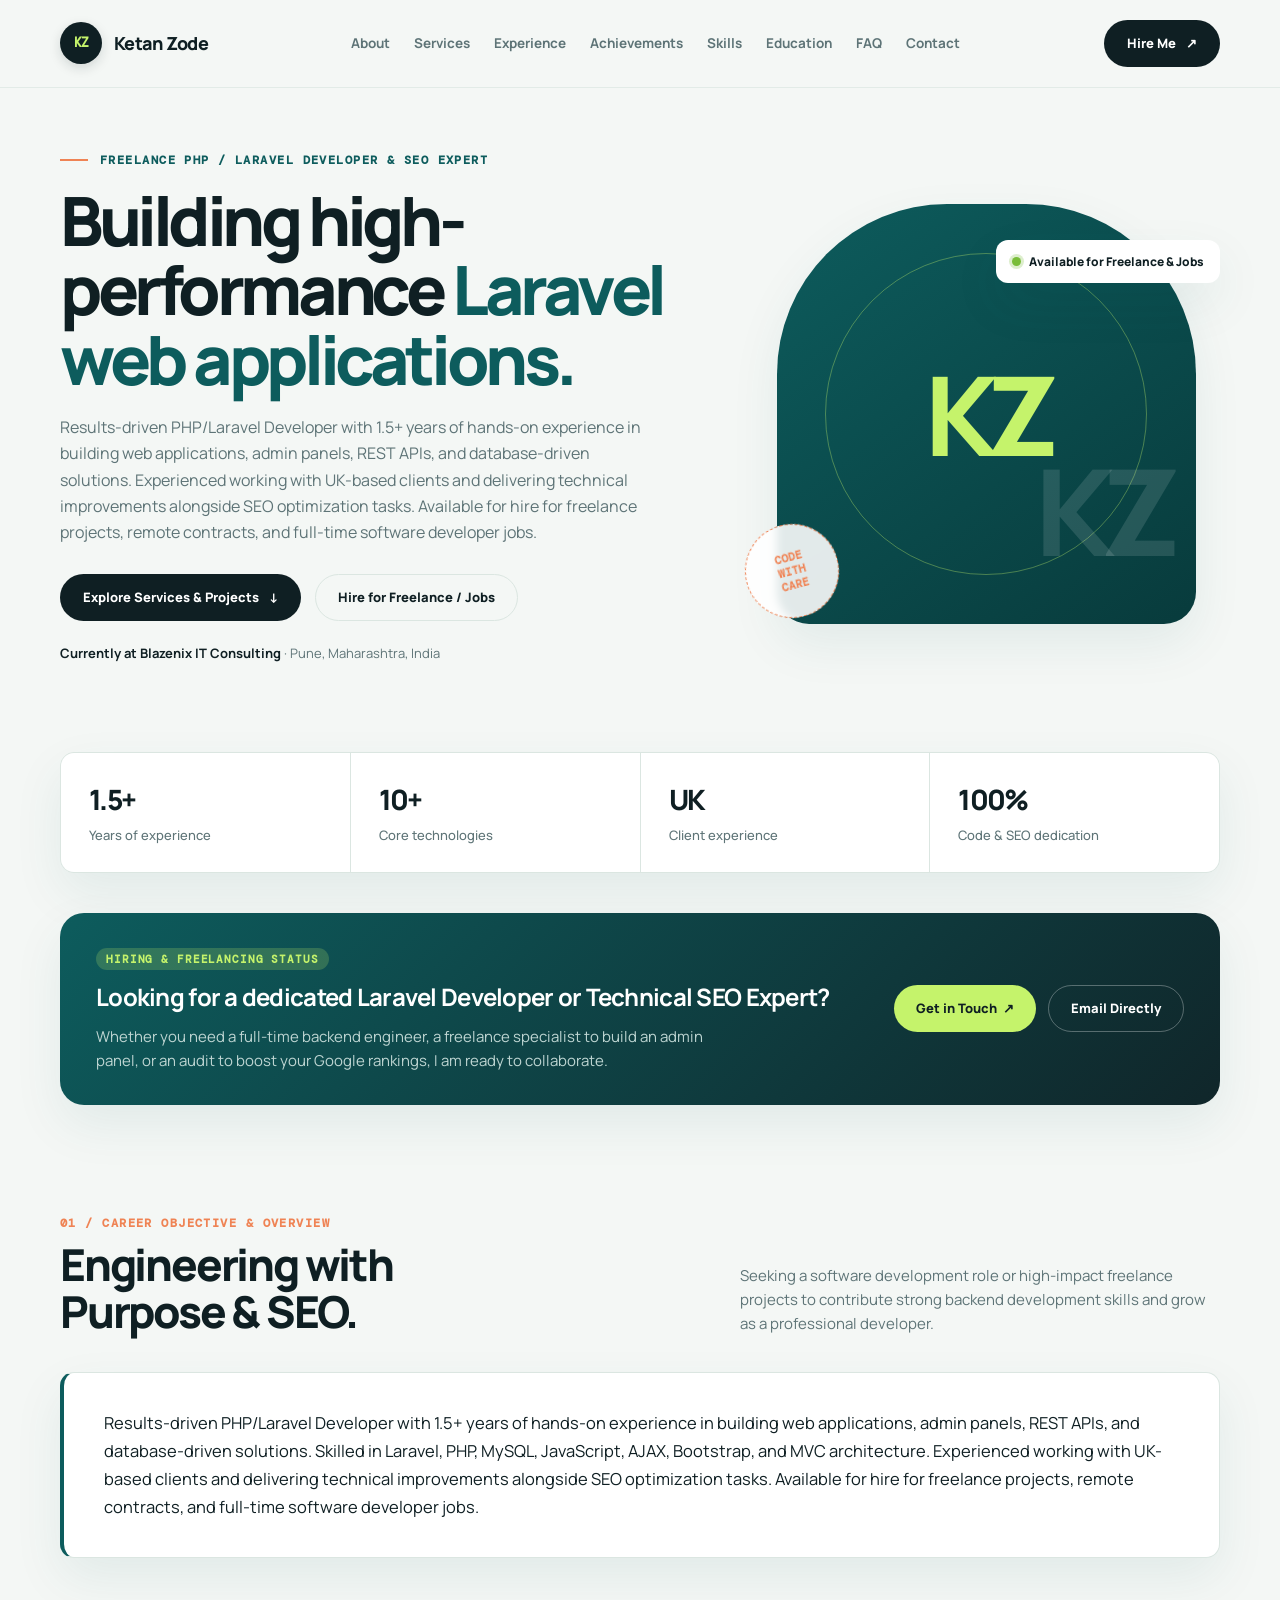
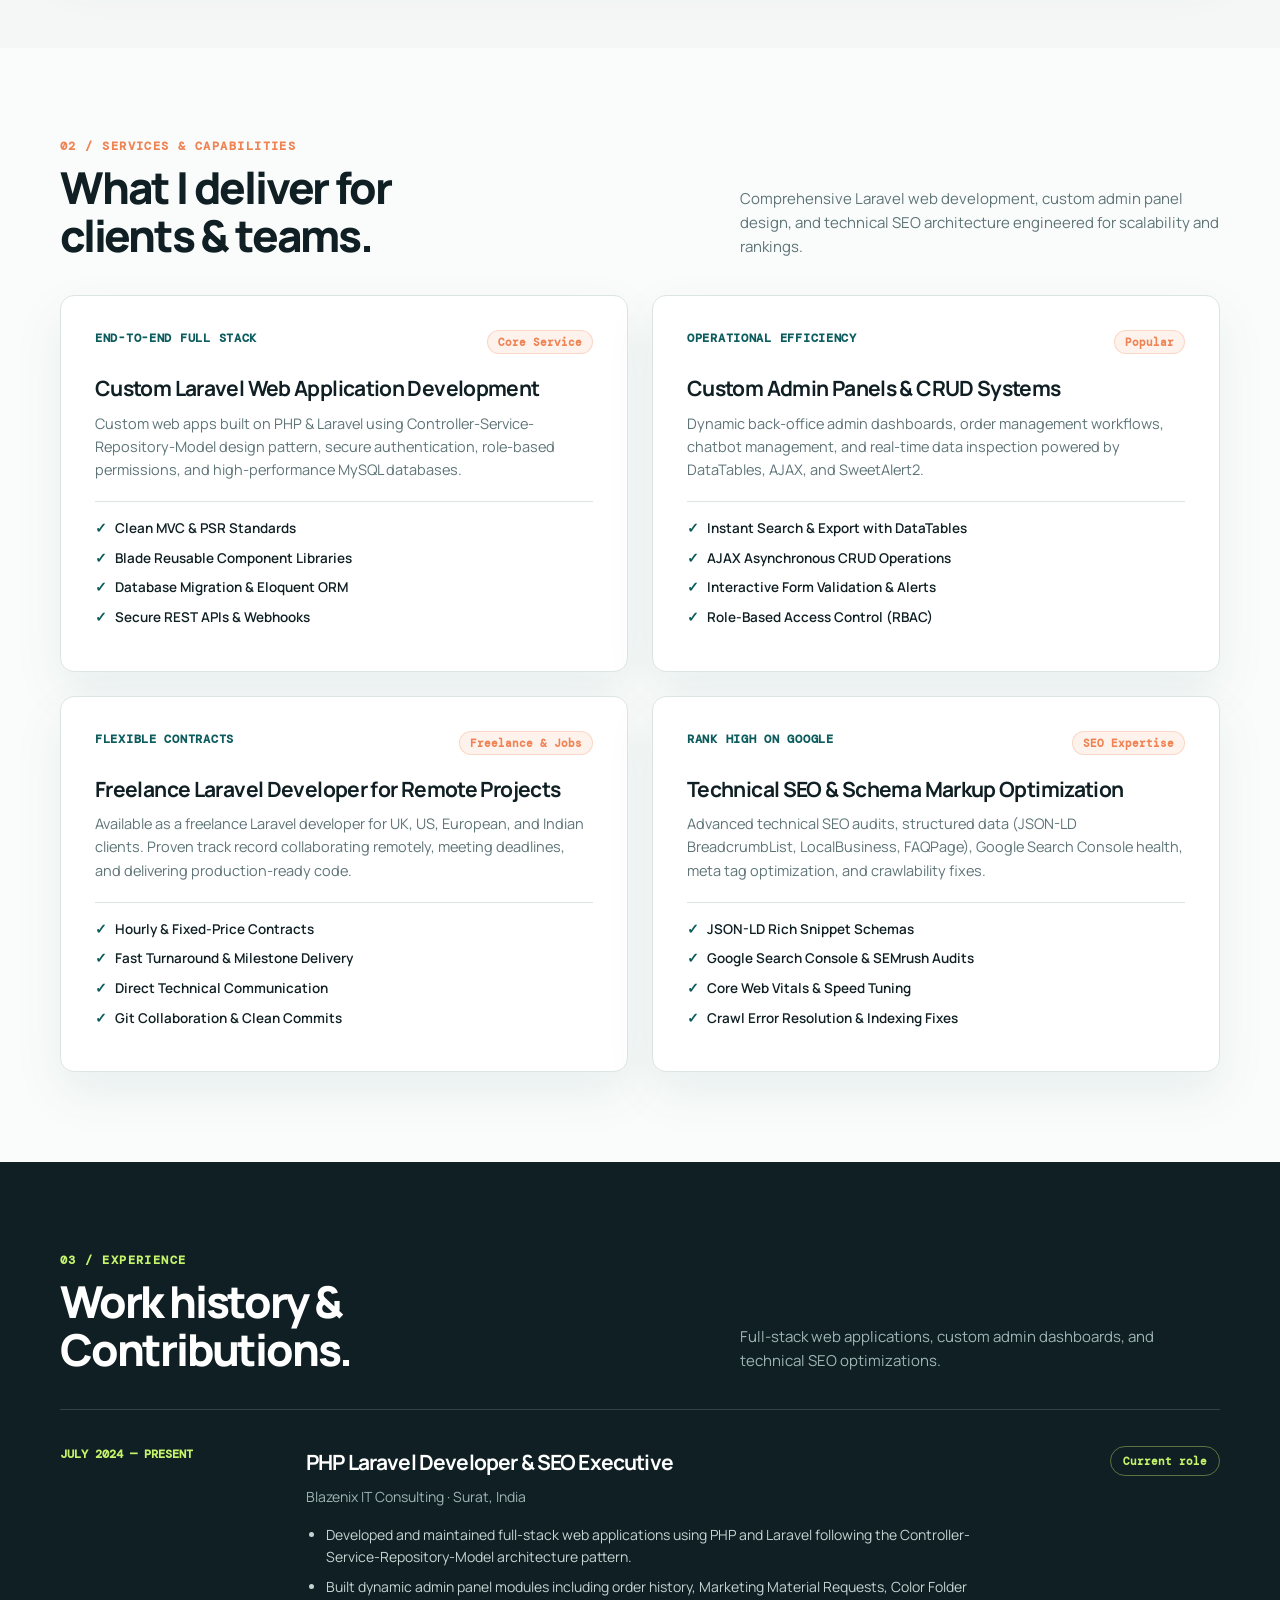
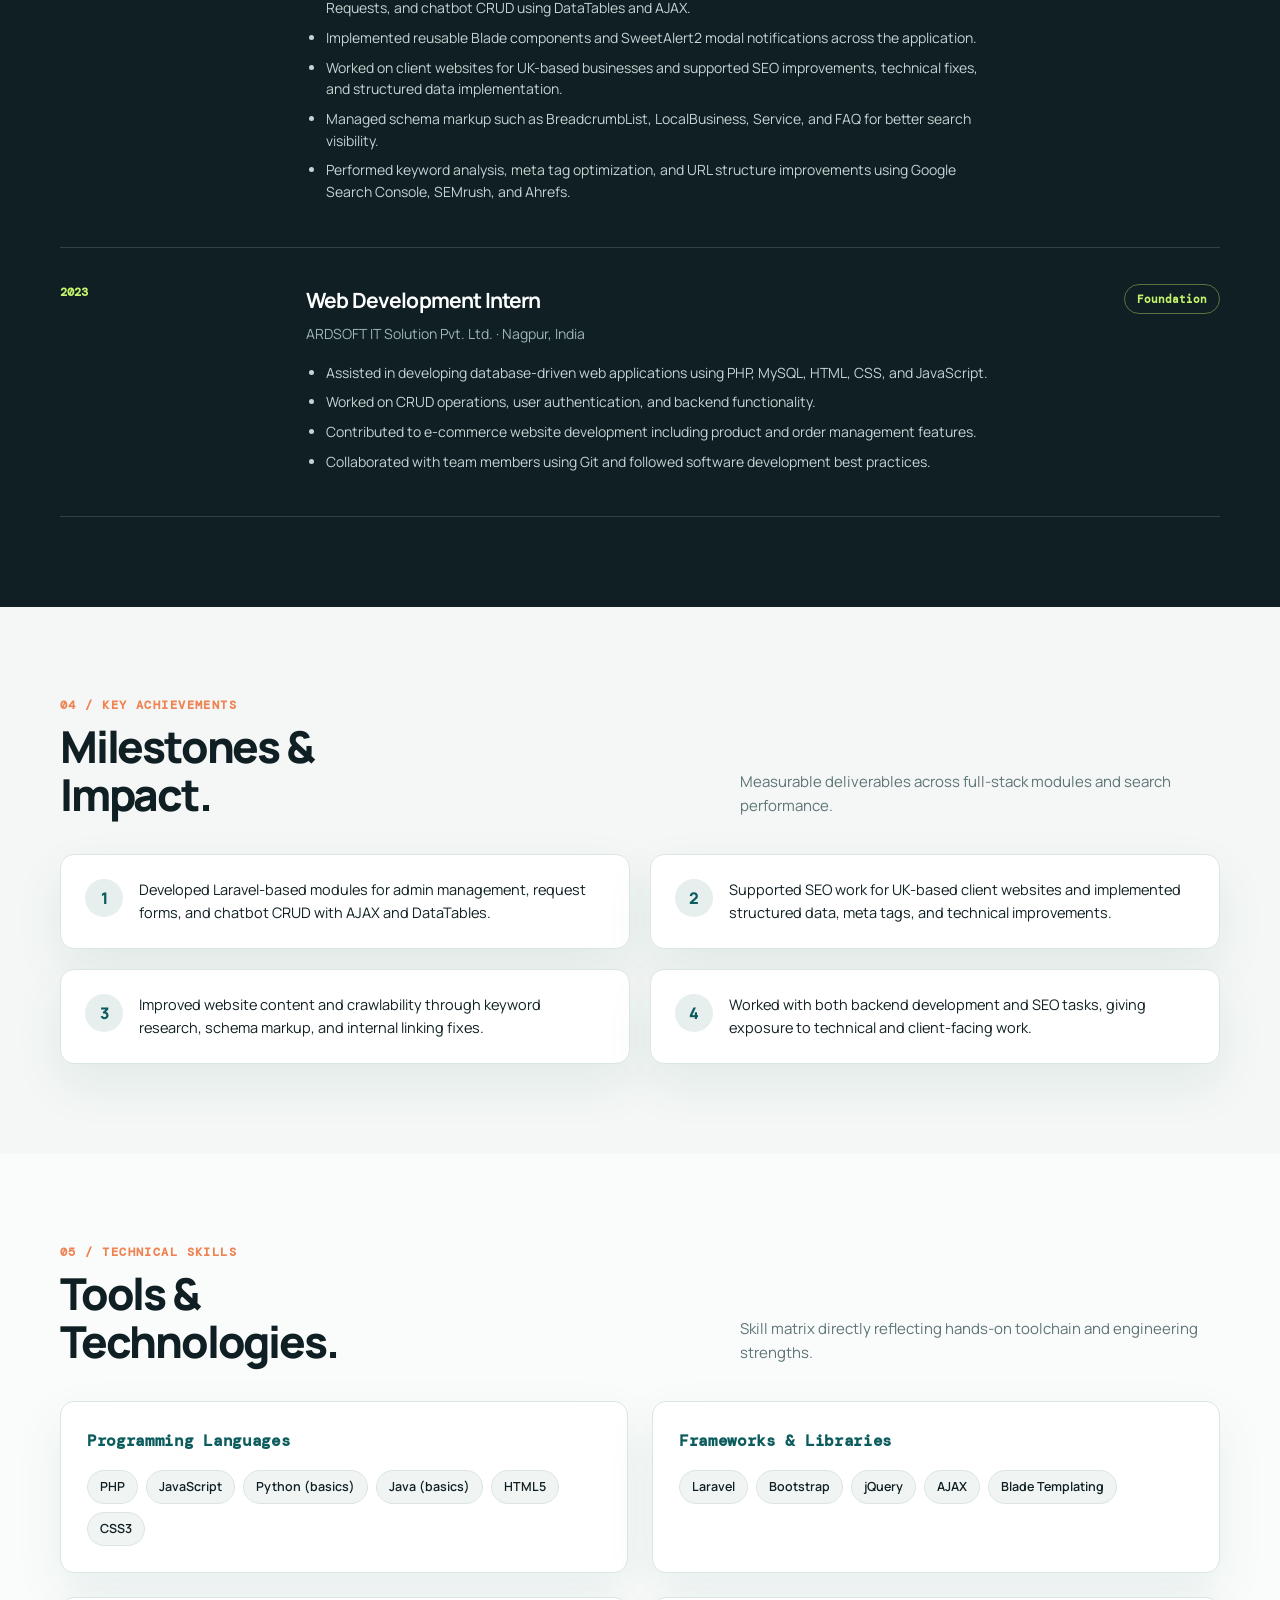
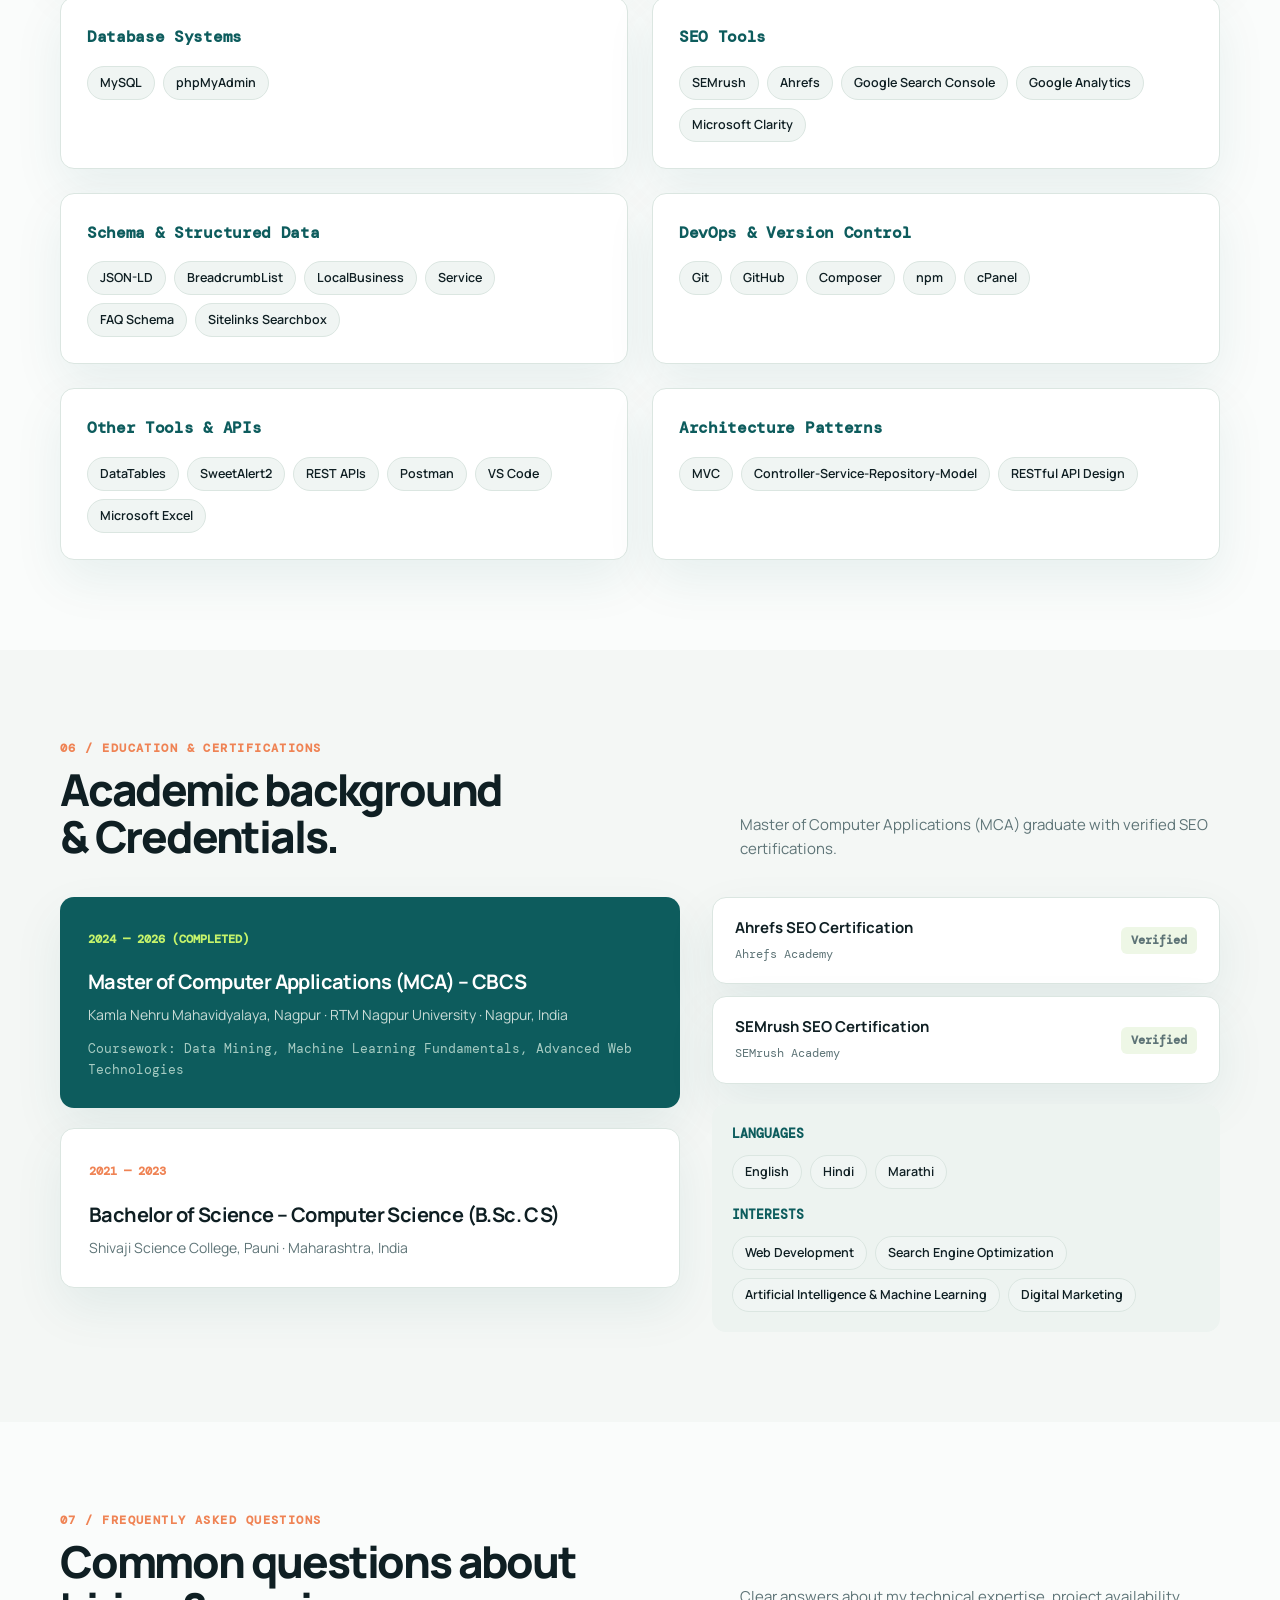
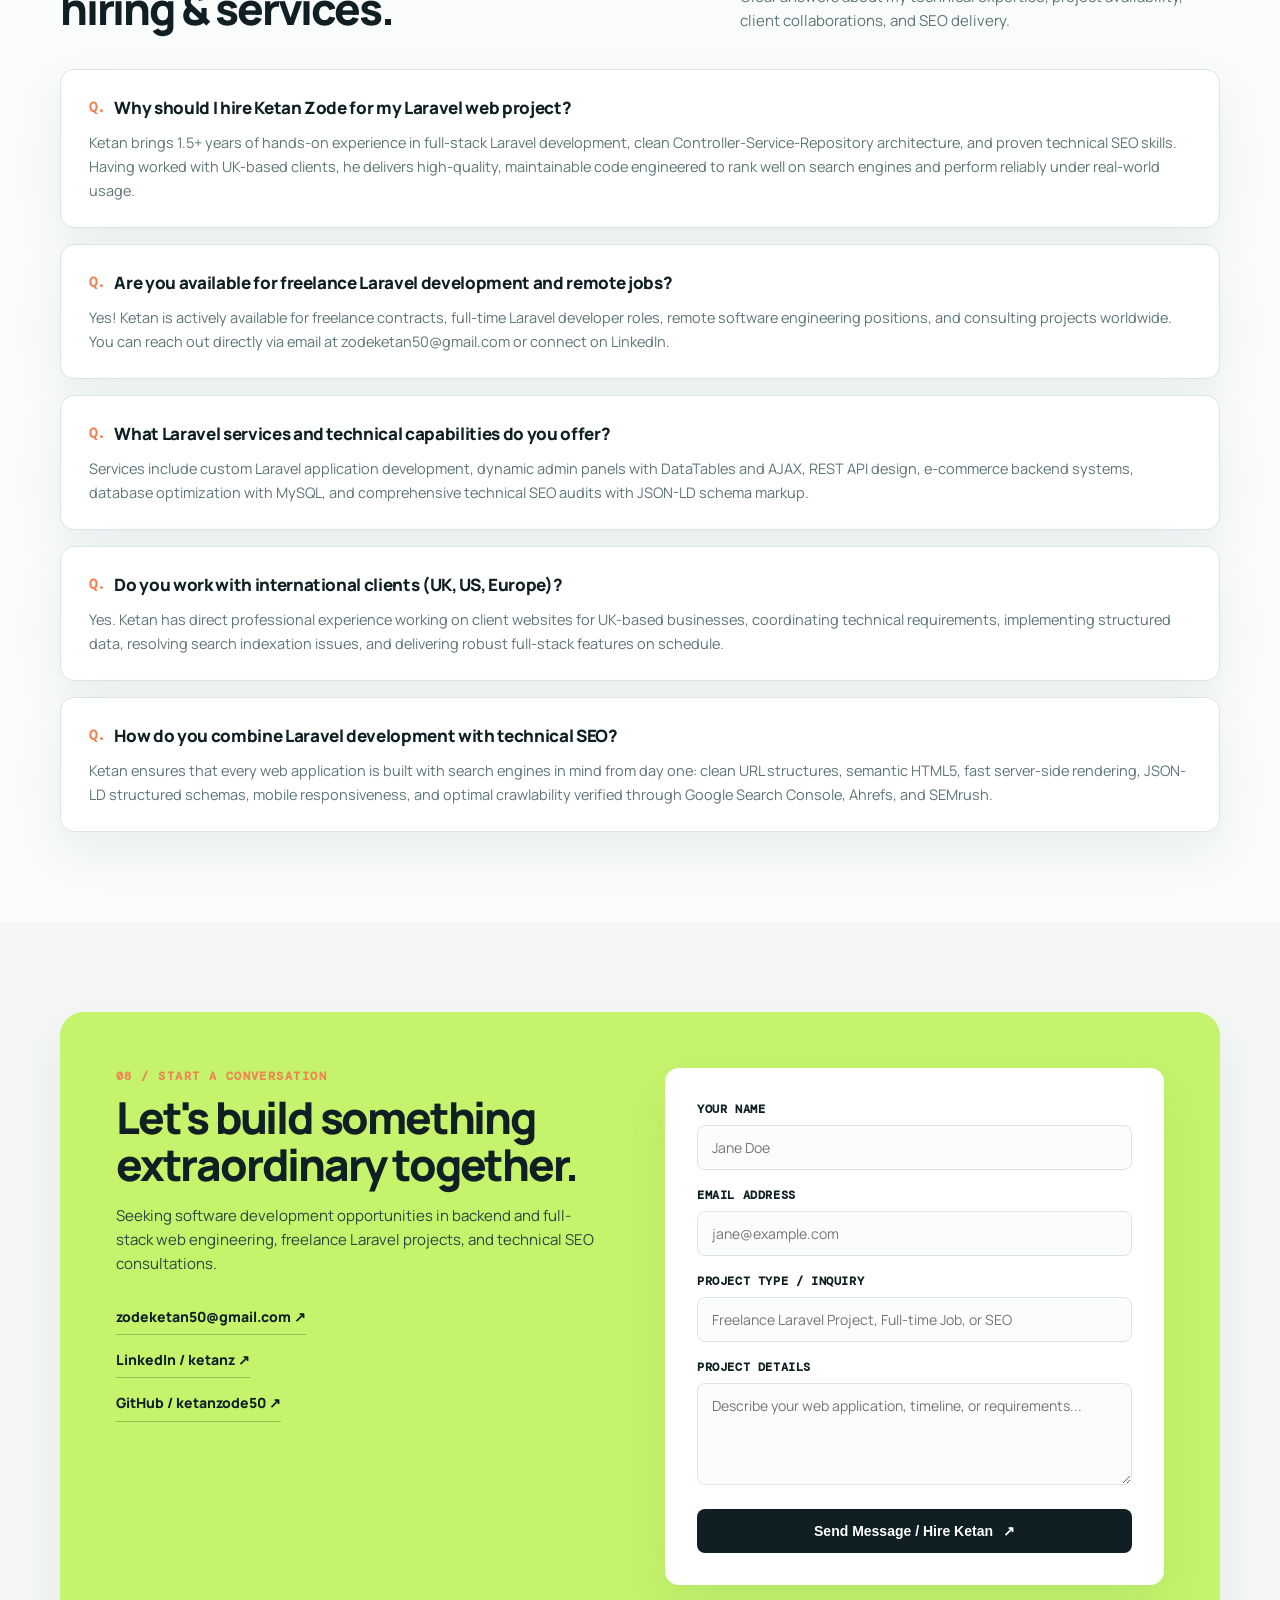
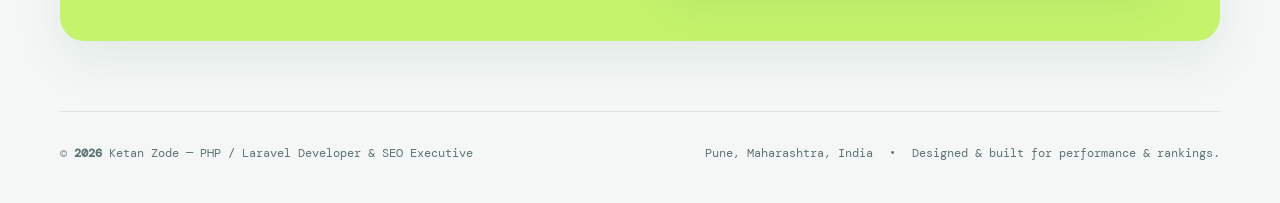
==== commit d5de3164: "fixed education and favicon" ====
--- a/index.html
+++ b/index.html
@@ -36,6 +36,11 @@
     gtag('js', new Date());
     gtag('config', 'G-EXXWQM4LXF');
   </script>
+
+  <!-- Favicon -->
+  <link rel="icon" type="image/svg+xml" href="favicon.svg">
+  <link rel="alternate icon" type="image/png" href="favicon.png">
+  <link rel="apple-touch-icon" href="favicon.png">
 
   <!-- Typography & Styles -->
   <link rel="preconnect" href="https://fonts.googleapis.com">
@@ -501,12 +506,12 @@
       <div class="shell">
         <div class="section-head">
           <div><div class="section-label">06 / Education &amp; Certifications</div><h2>Academic background<br>&amp; Credentials.</h2></div>
-          <p class="section-intro">Master of Computer Applications student with verified SEO certifications.</p>
+          <p class="section-intro">Master of Computer Applications (MCA) graduate with verified SEO certifications.</p>
         </div>
         <div class="edu-cert-grid">
           <div>
             <article class="education-card">
-              <small>2024 — PRESENT (SEM IV)</small>
+              <small>2024 — 2026 (COMPLETED)</small>
               <h3>Master of Computer Applications (MCA) – CBCS</h3>
               <p>Kamla Nehru Mahavidyalaya, Nagpur · RTM Nagpur University · Nagpur, India</p>
               <p class="coursework">Coursework: Data Mining, Machine Learning Fundamentals, Advanced Web Technologies</p>
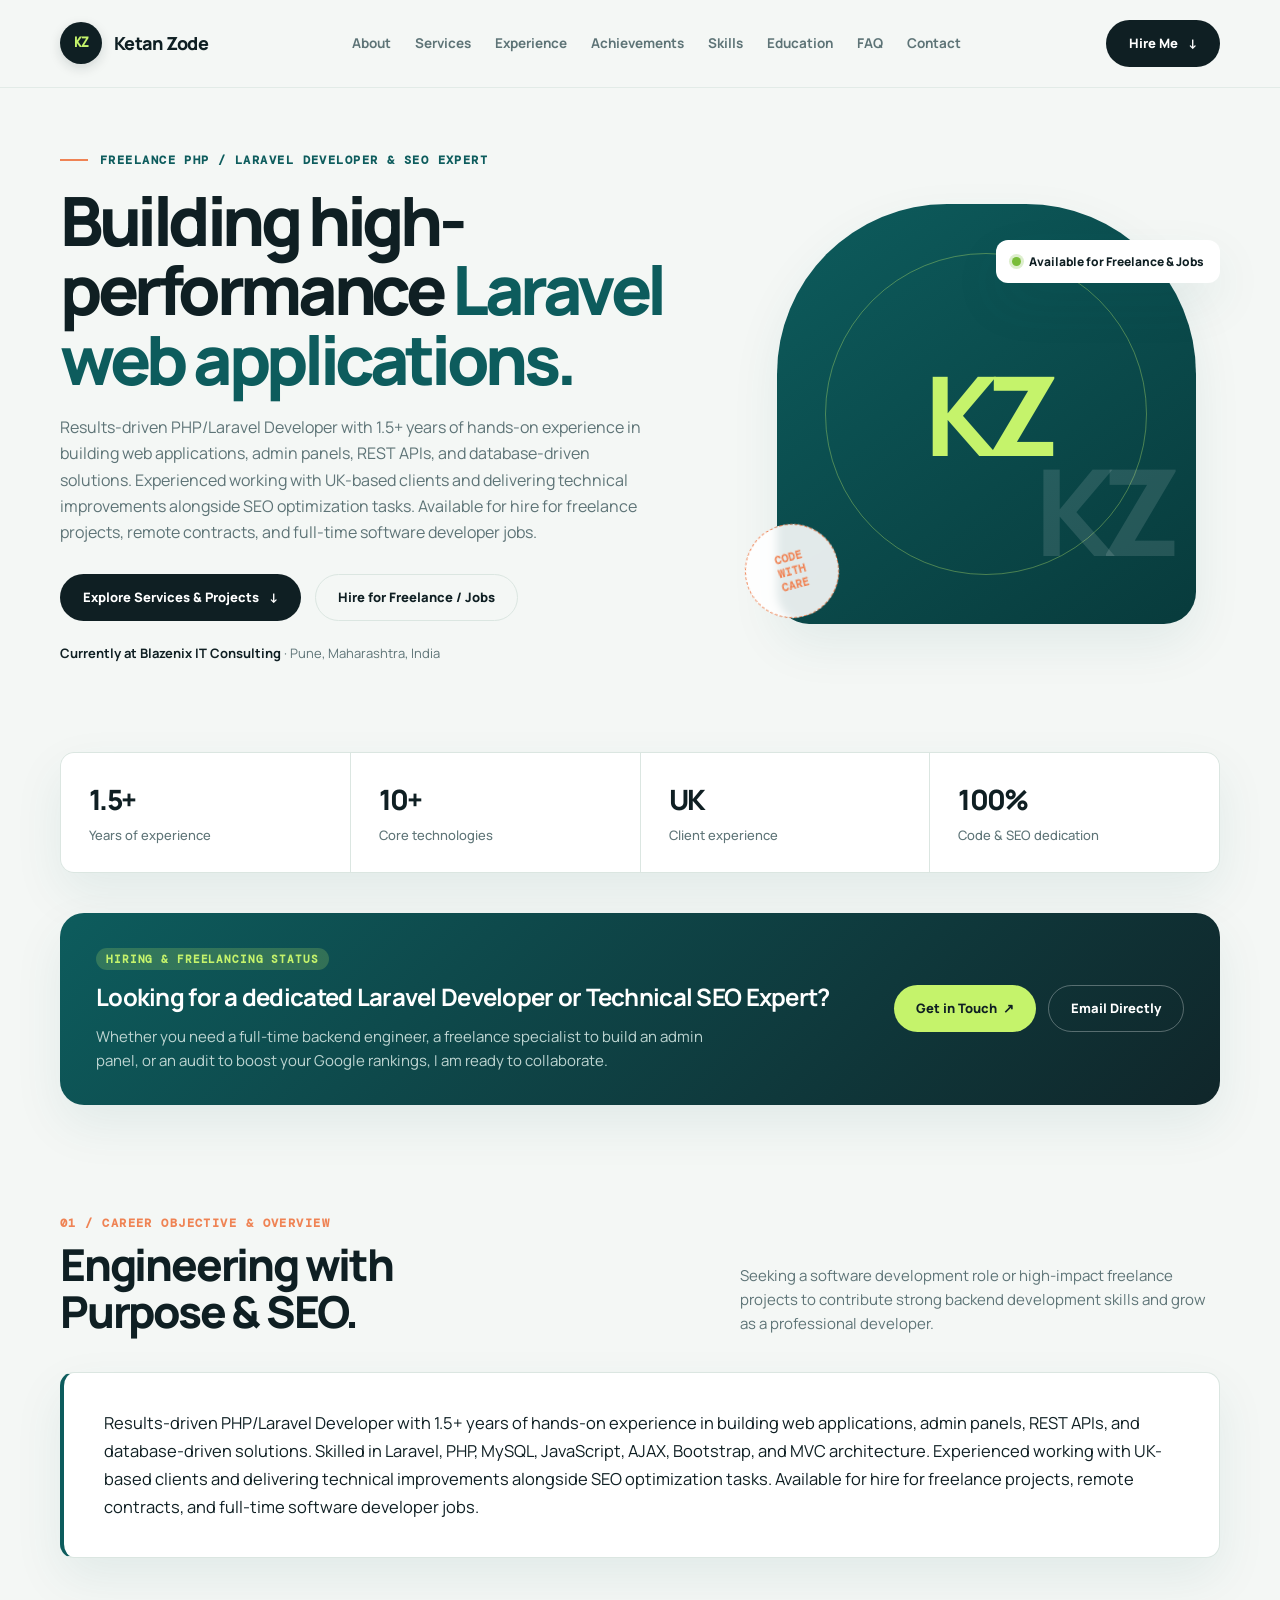
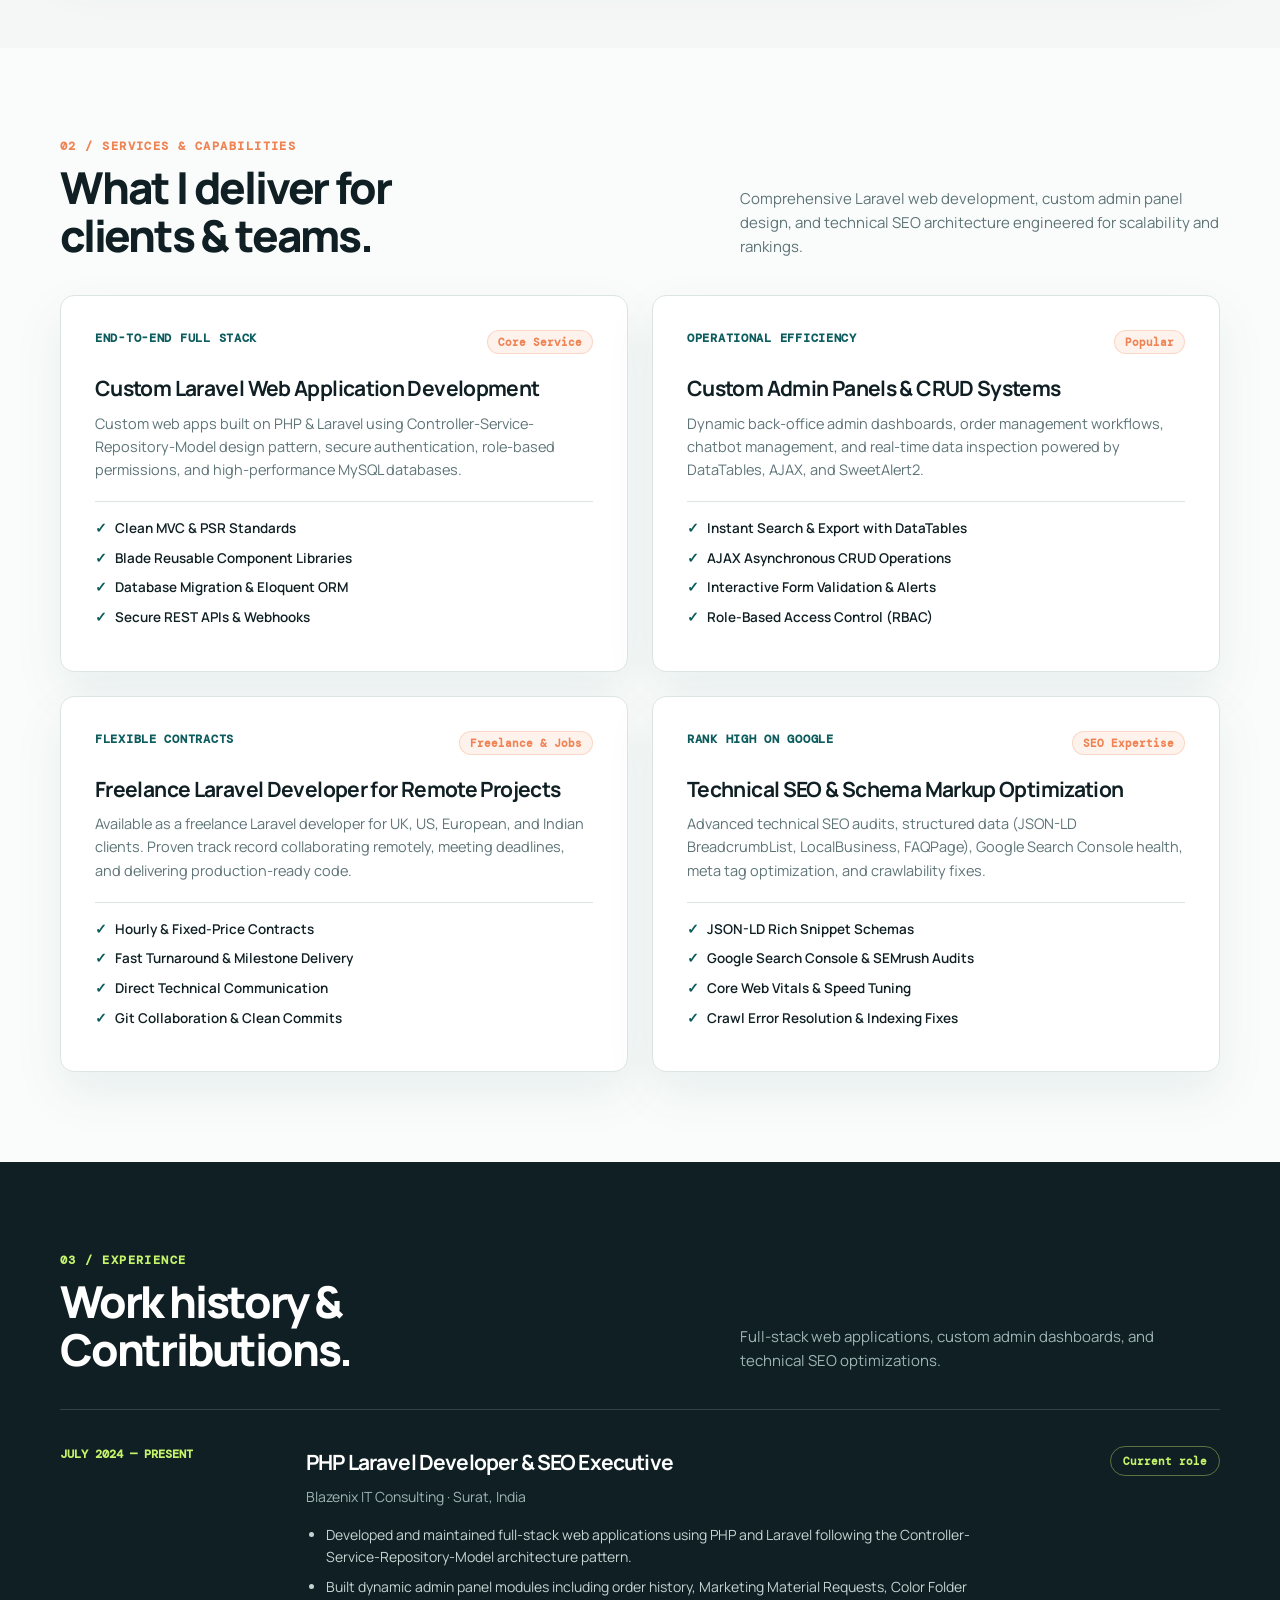
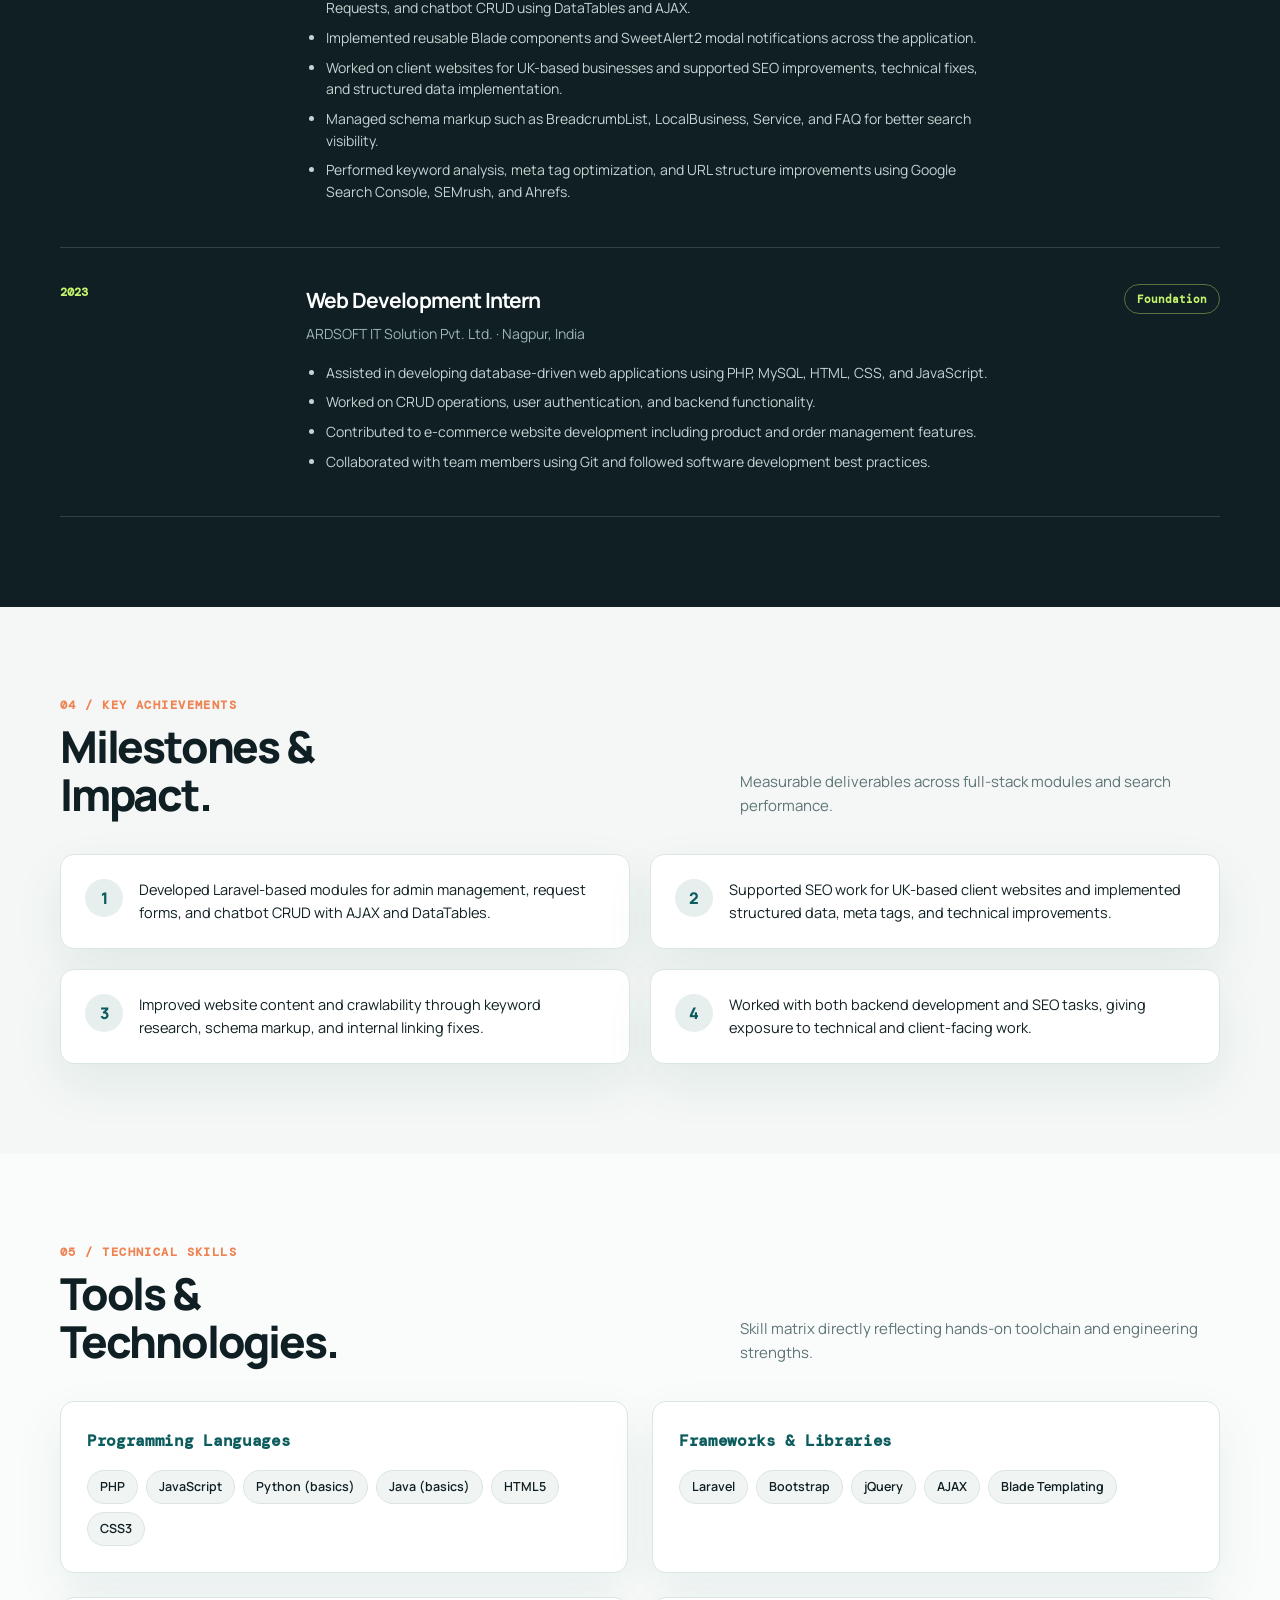
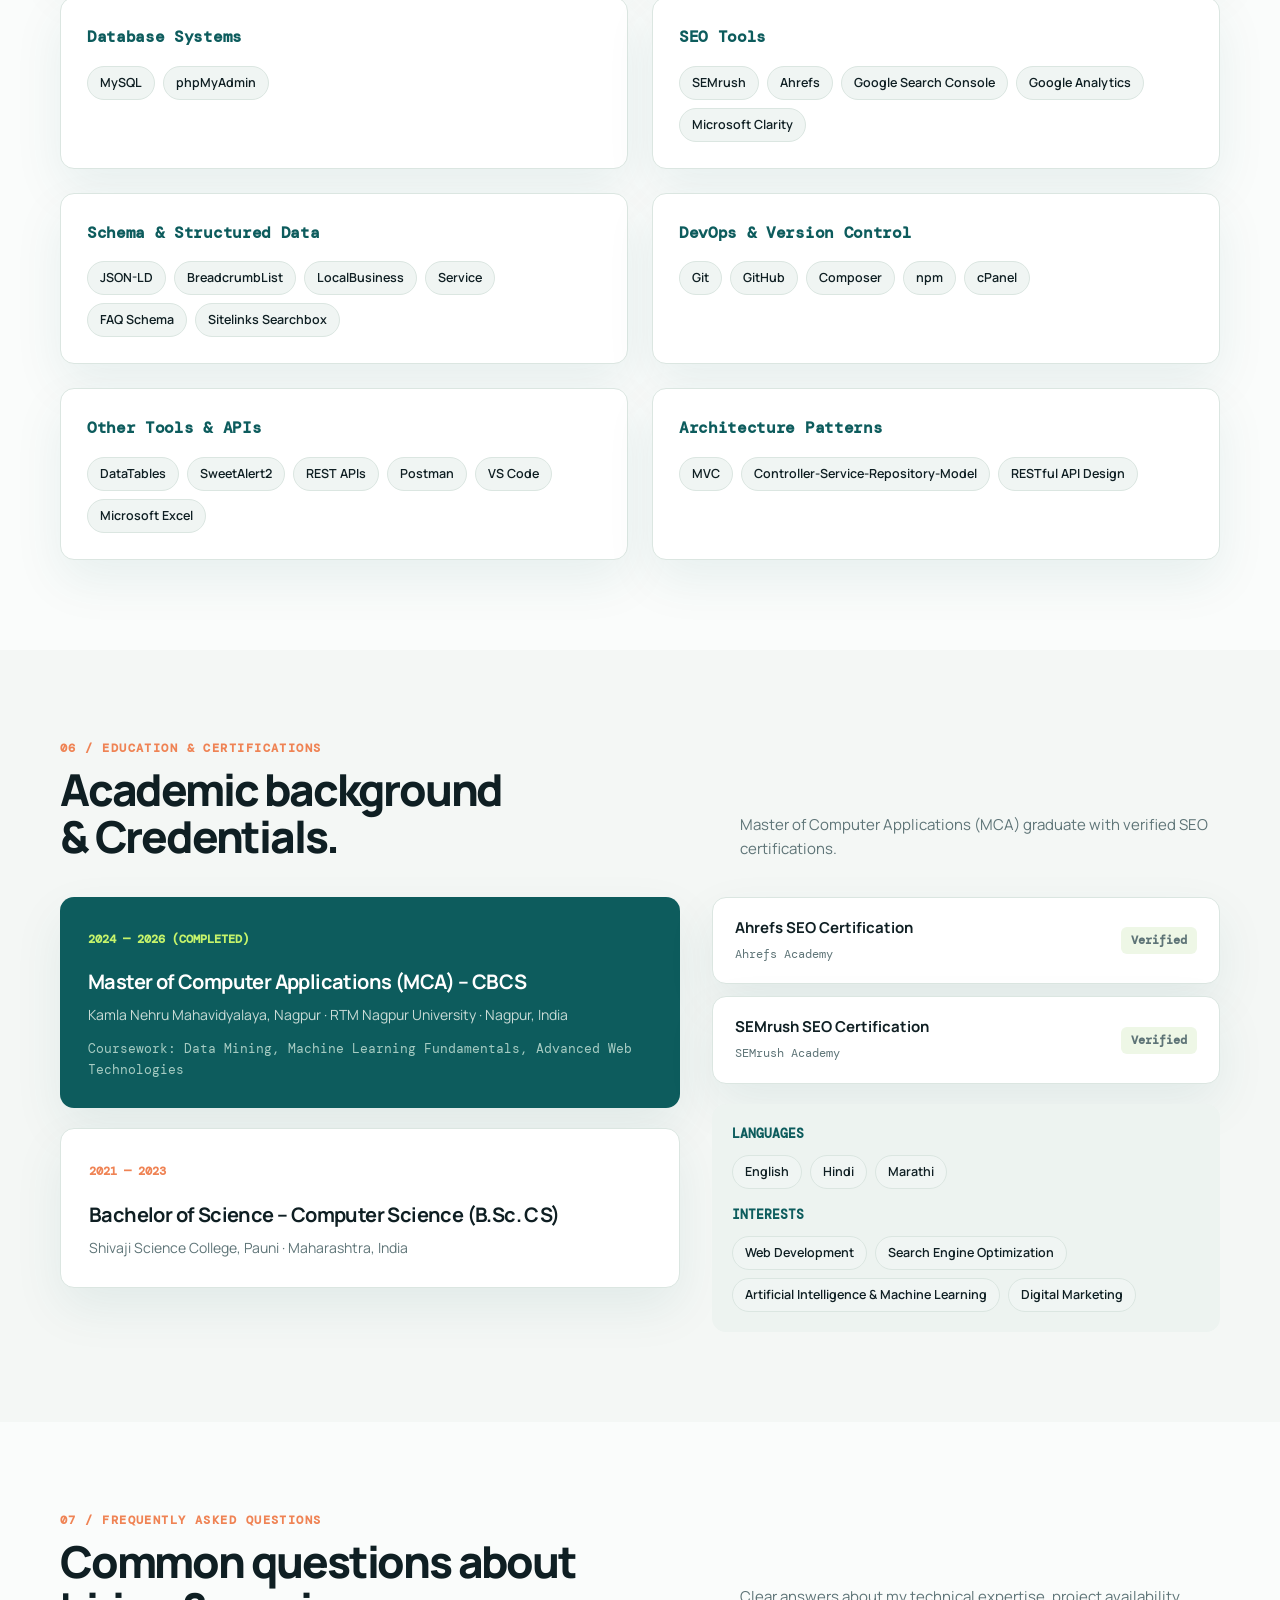
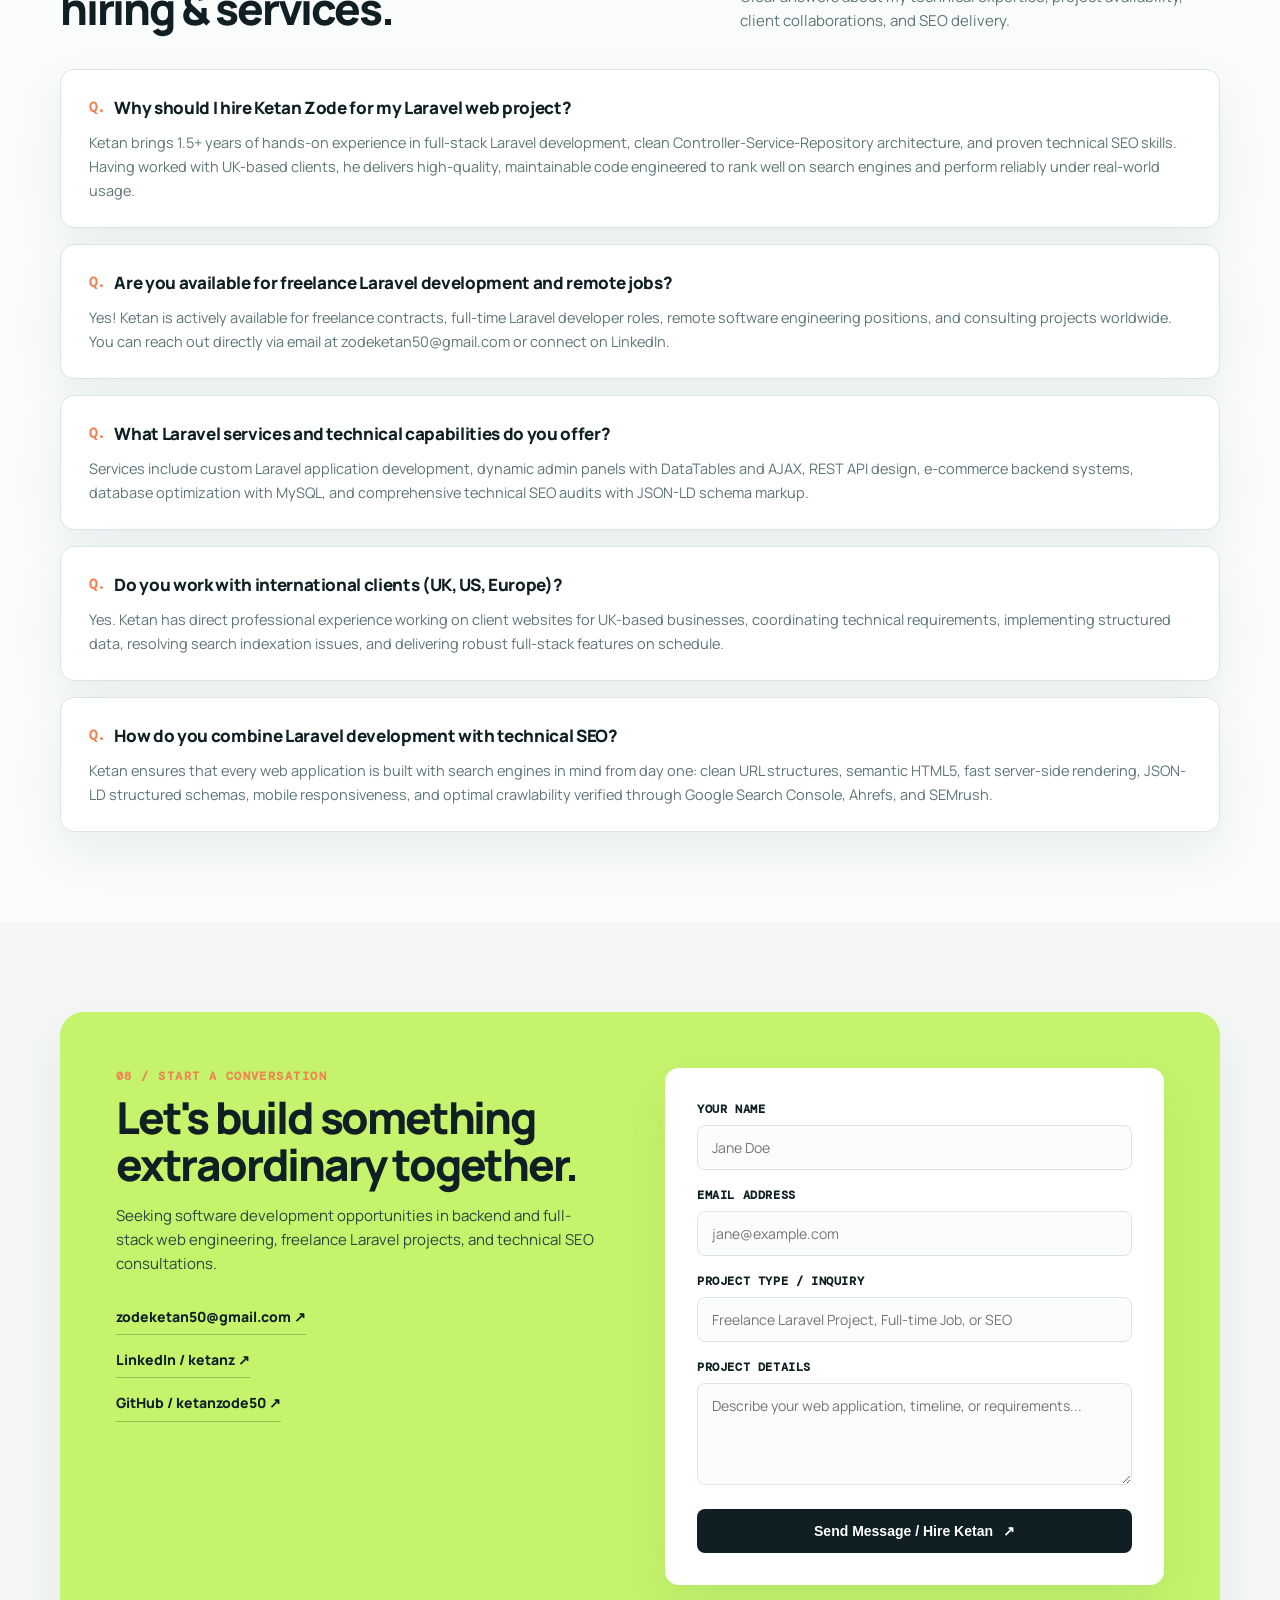
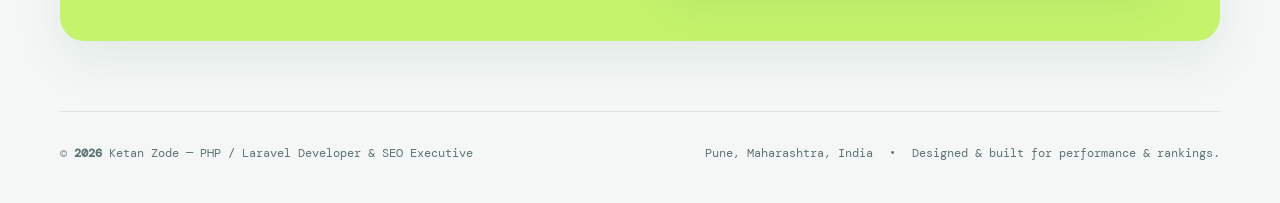
==== commit ecc1f091: "fix hire me btn" ====
--- a/index.html
+++ b/index.html
@@ -226,7 +226,7 @@
           <a href="#faq">FAQ</a>
           <a href="#contact">Contact</a>
         </div>
-        <a class="nav-cta" href="mailto:zodeketan50@gmail.com">Hire Me <span>↗</span></a>
+        <a class="nav-cta" href="#contact">Hire Me <span>↓</span></a>
         <button class="menu-button" id="menuButton" aria-label="Open navigation menu" aria-expanded="false">☰</button>
       </nav>
     </div>
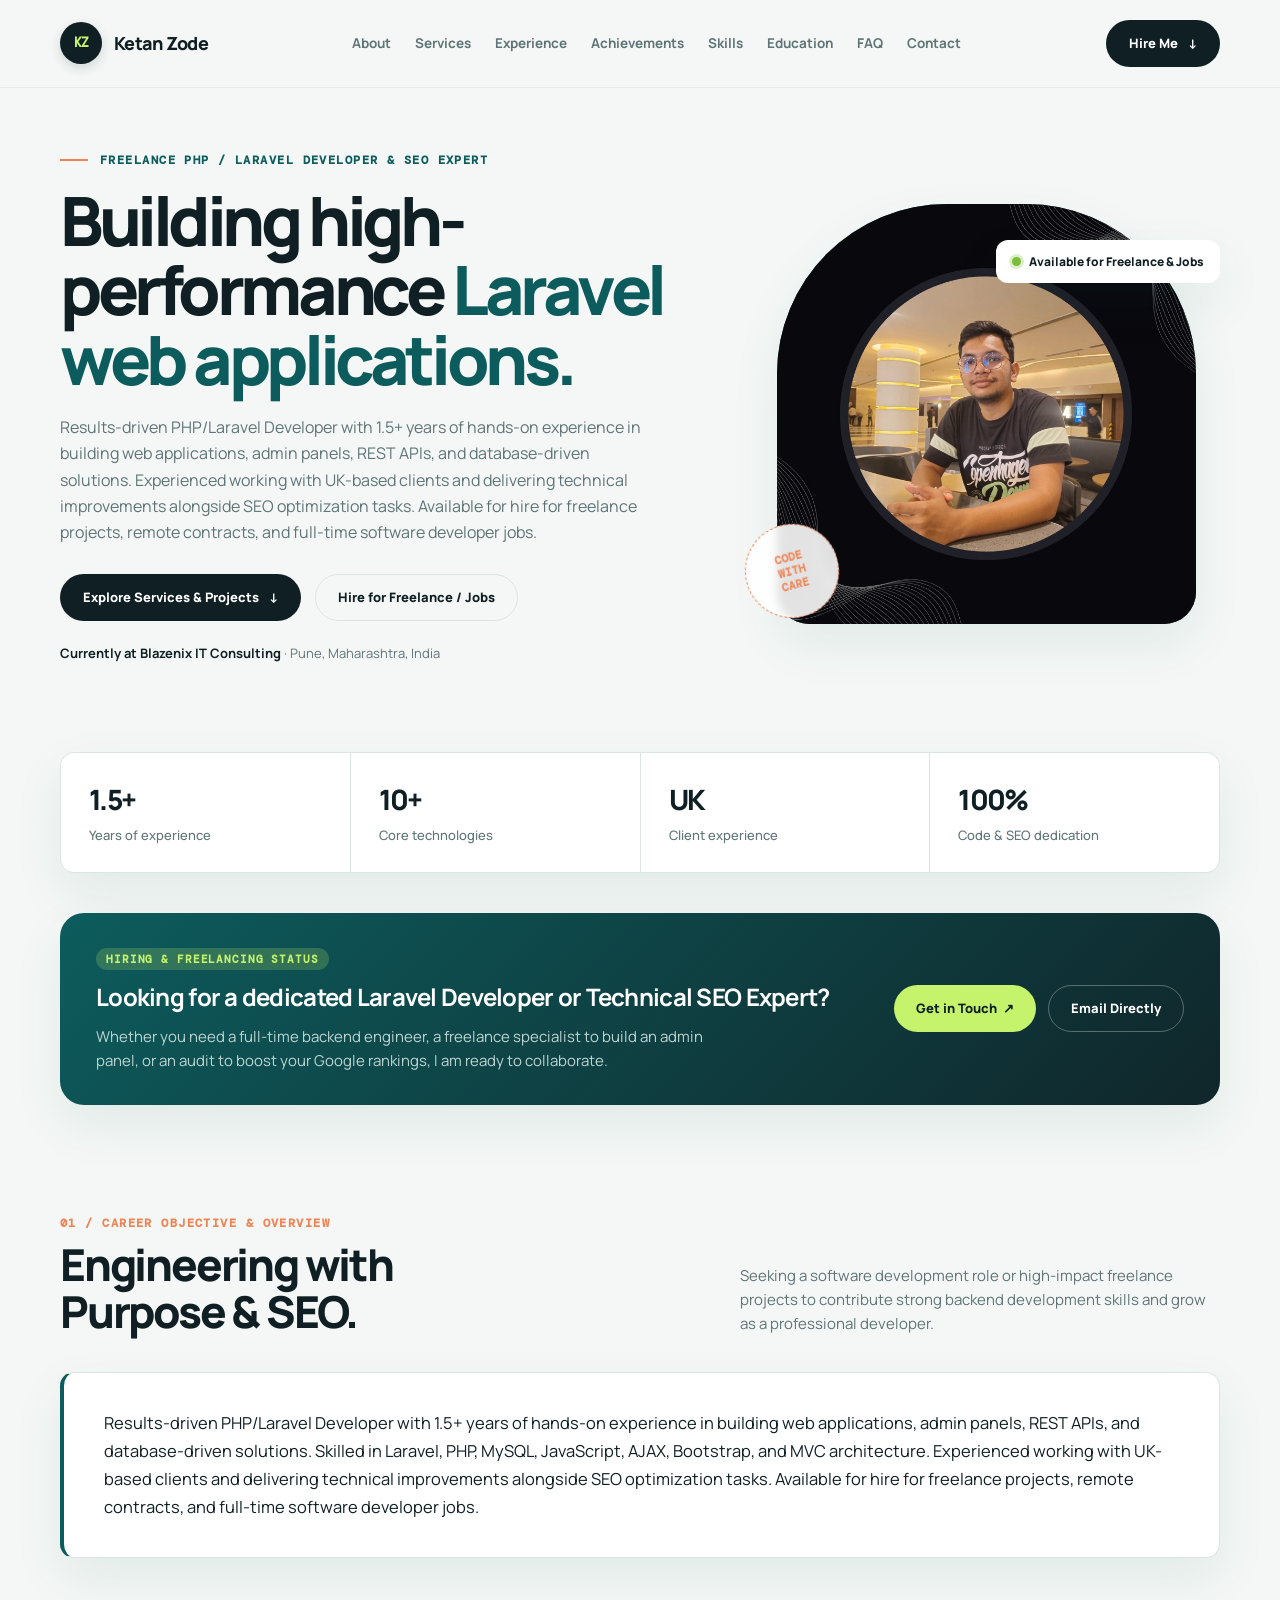
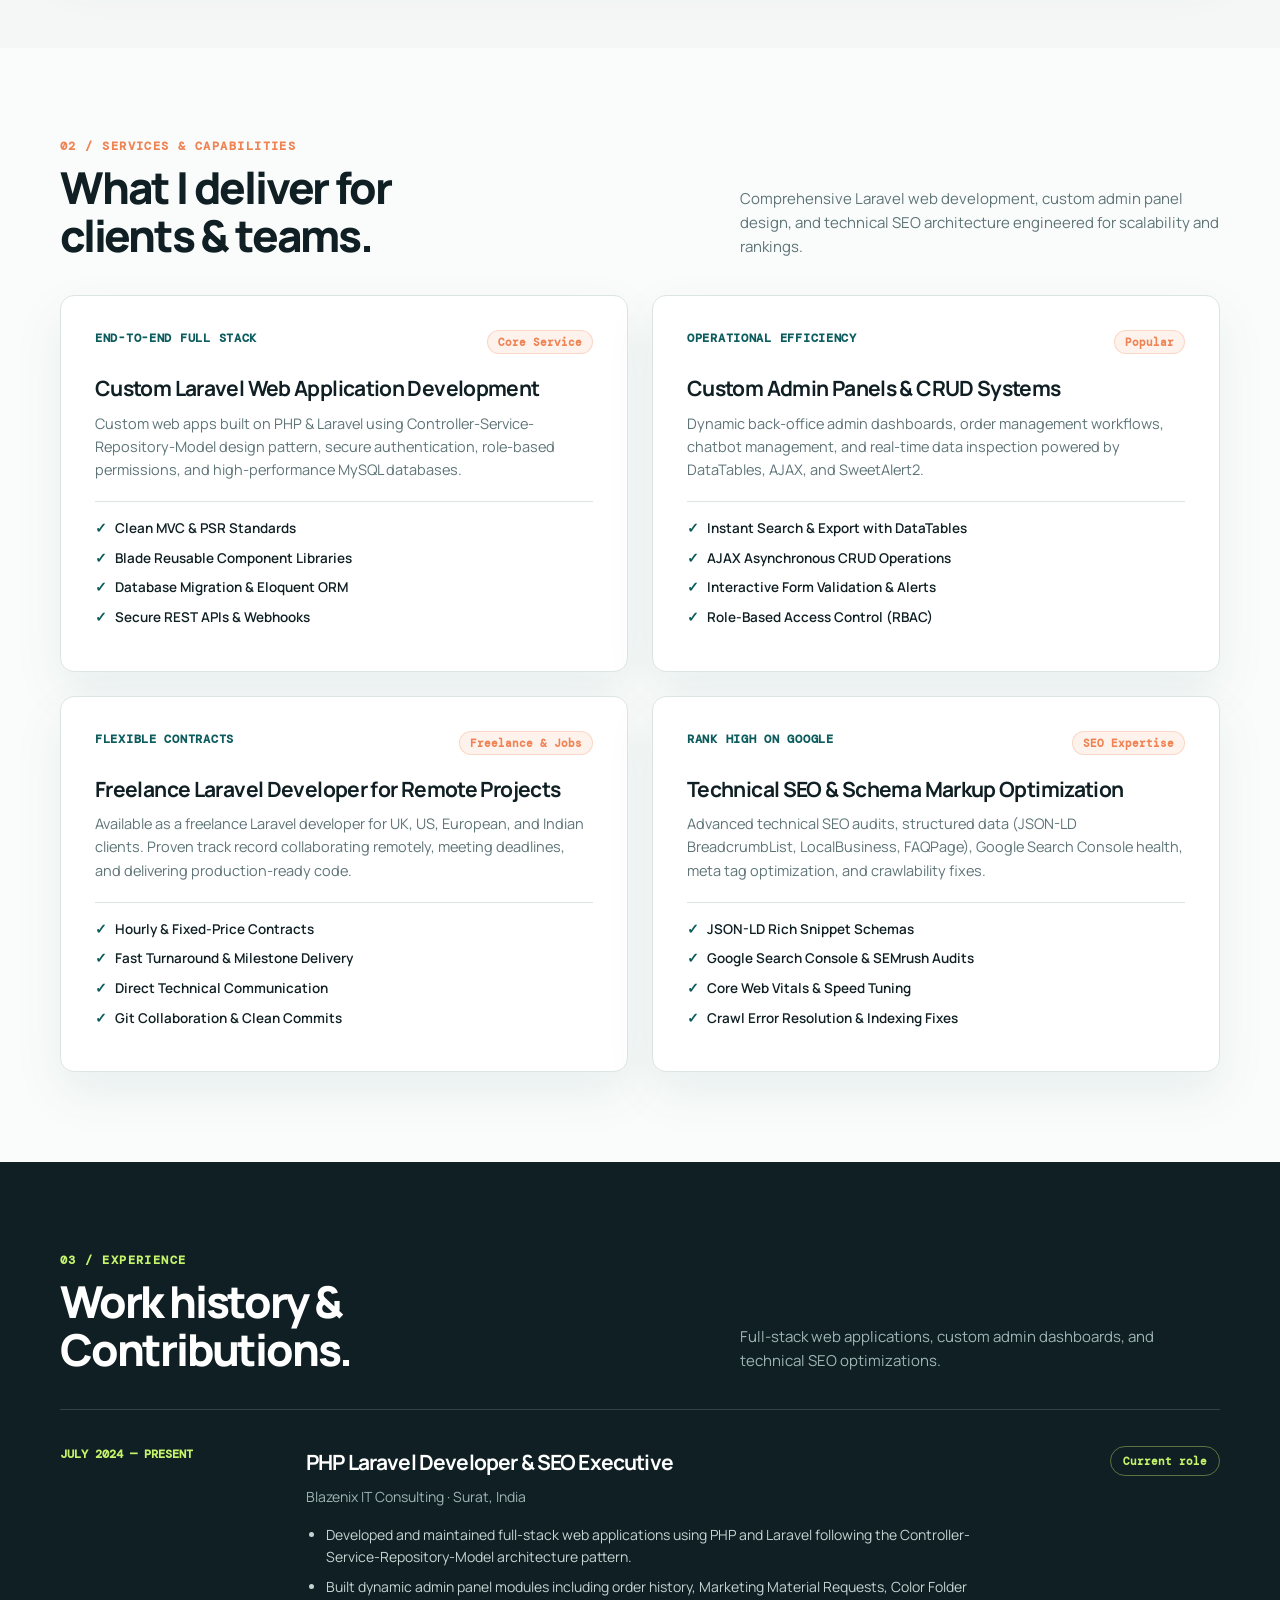
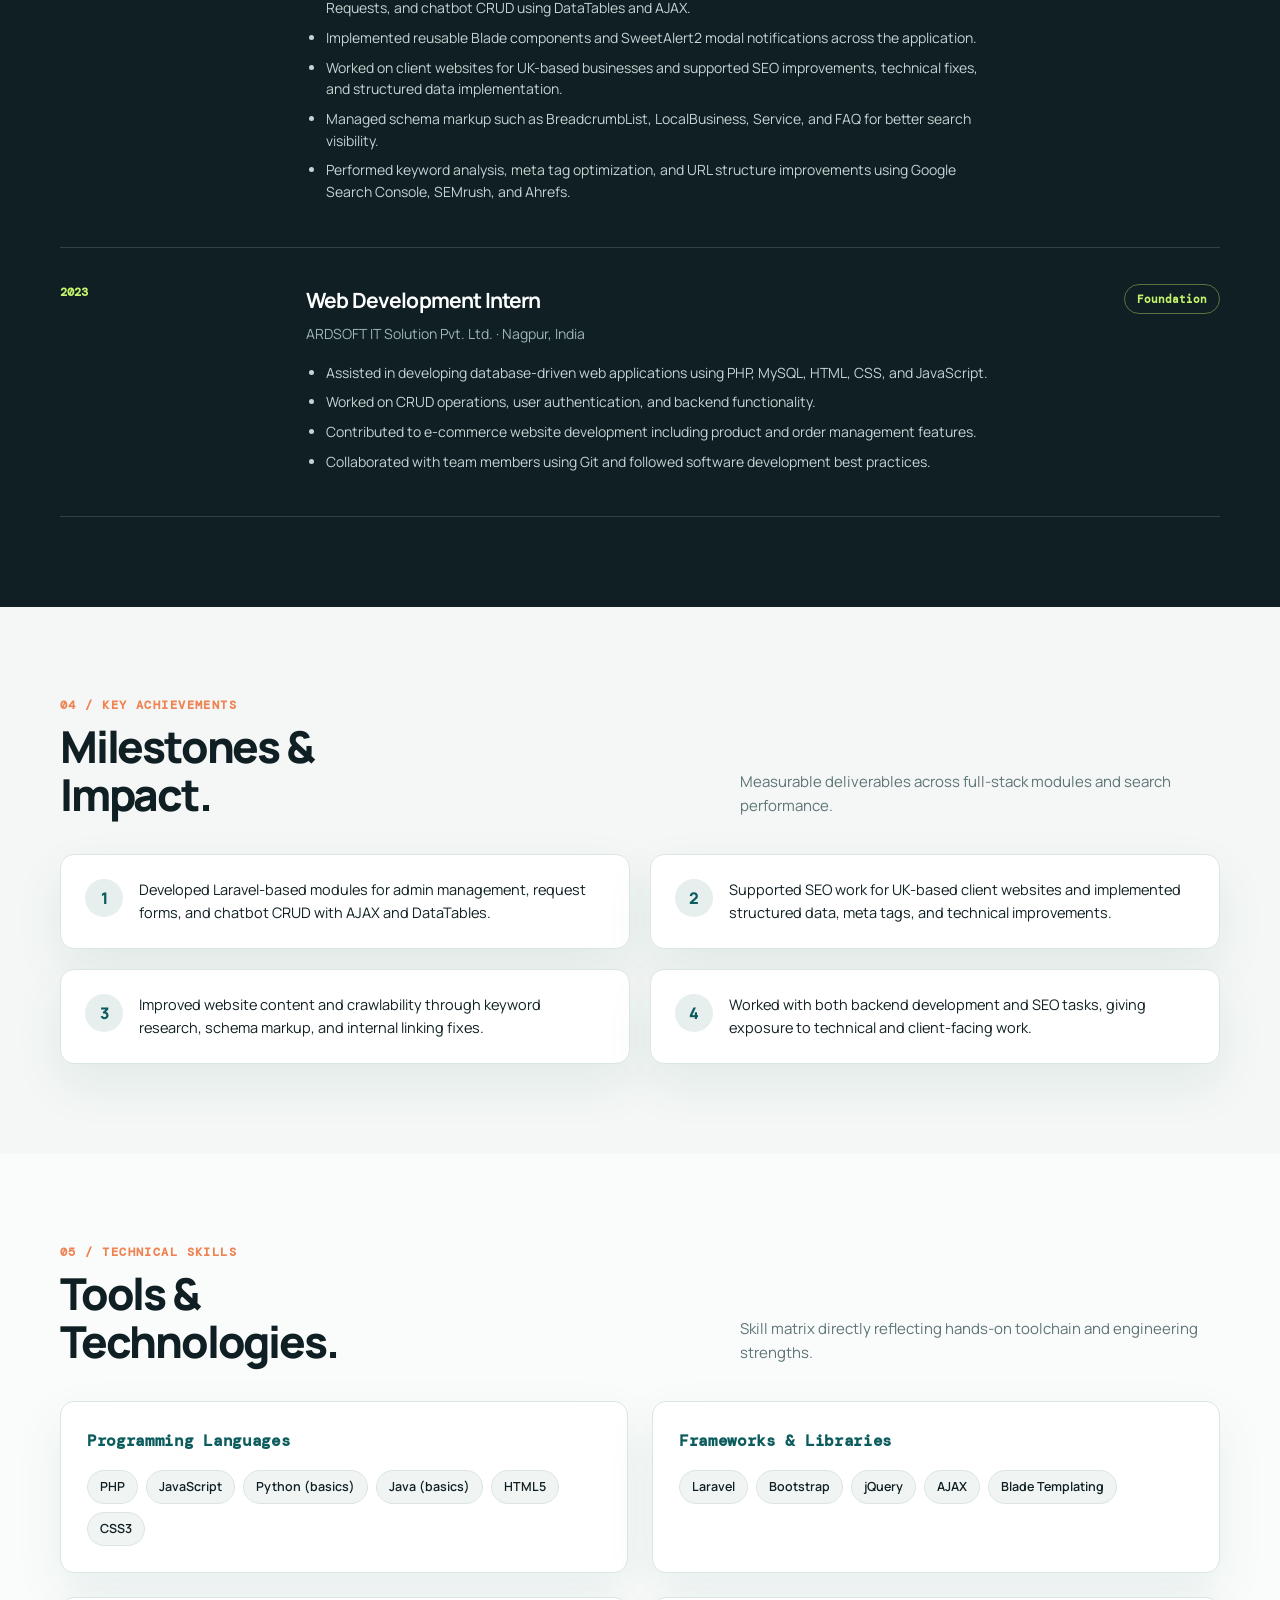
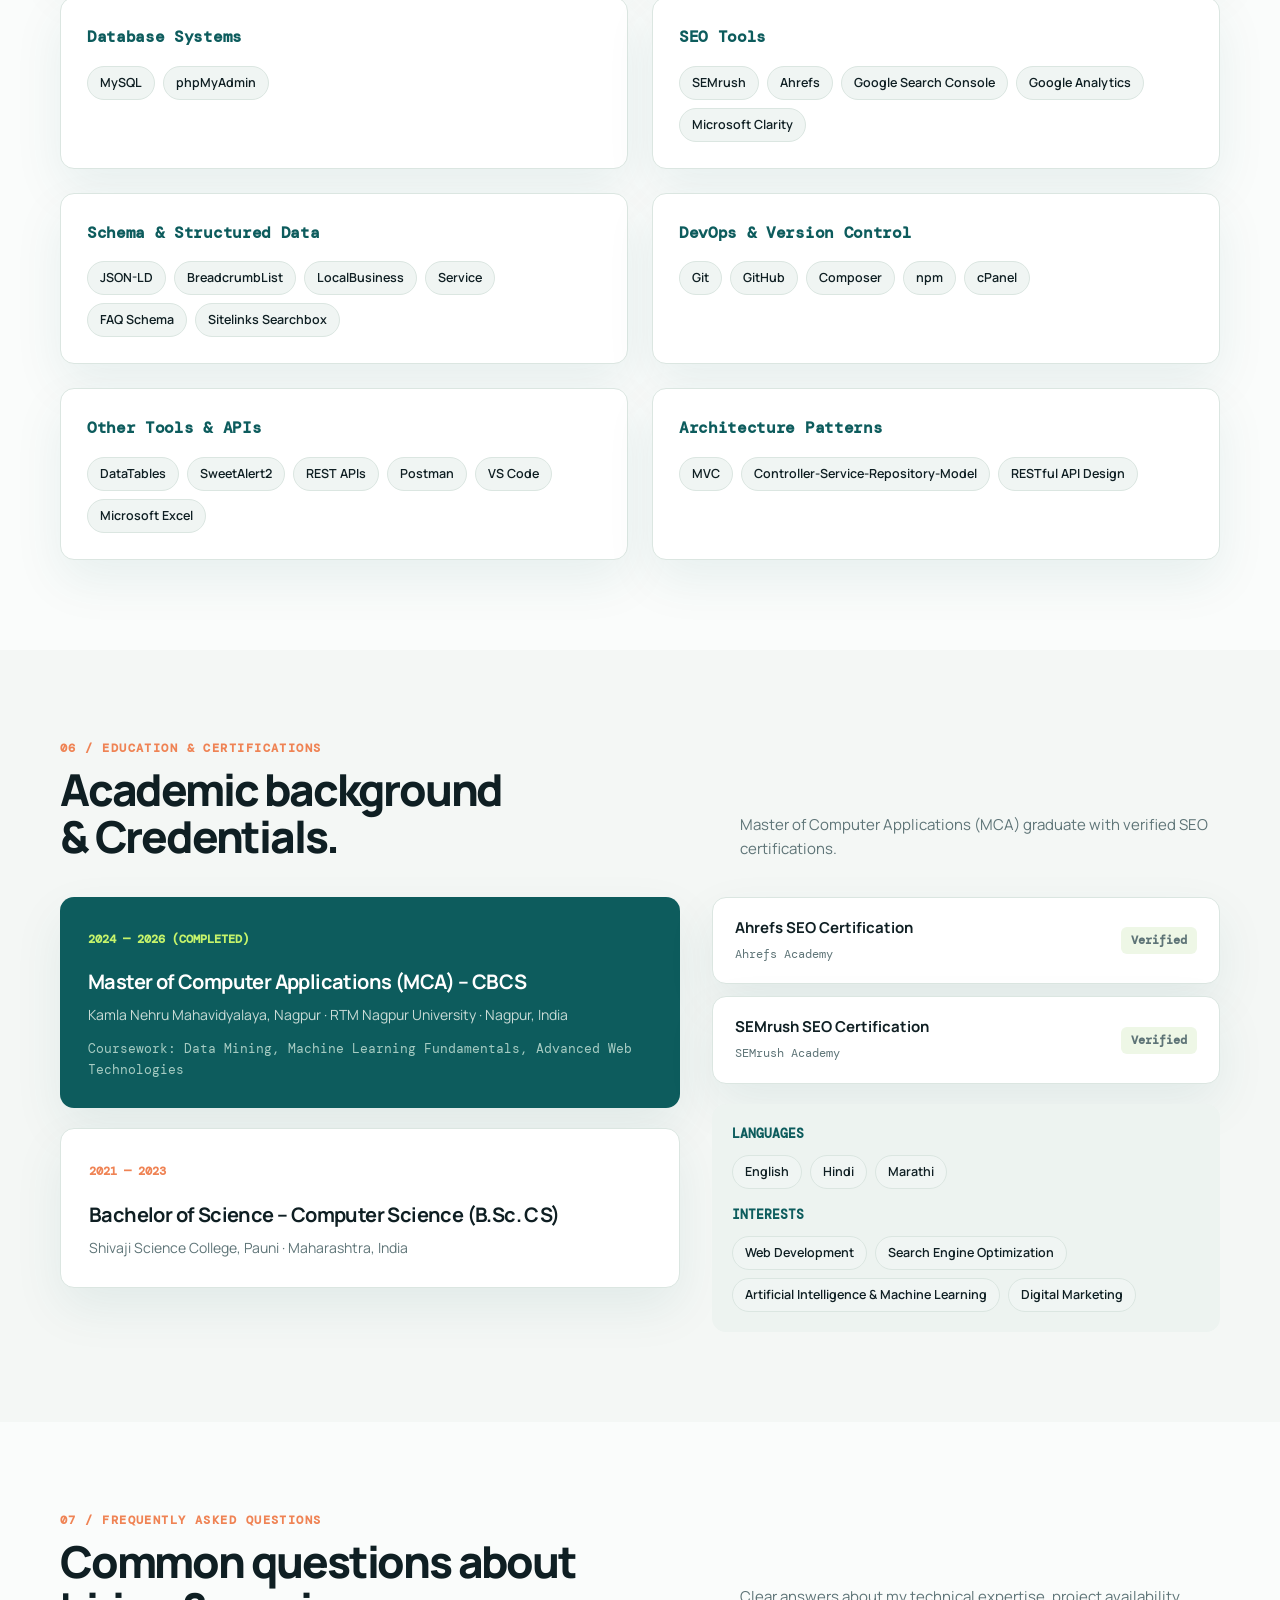
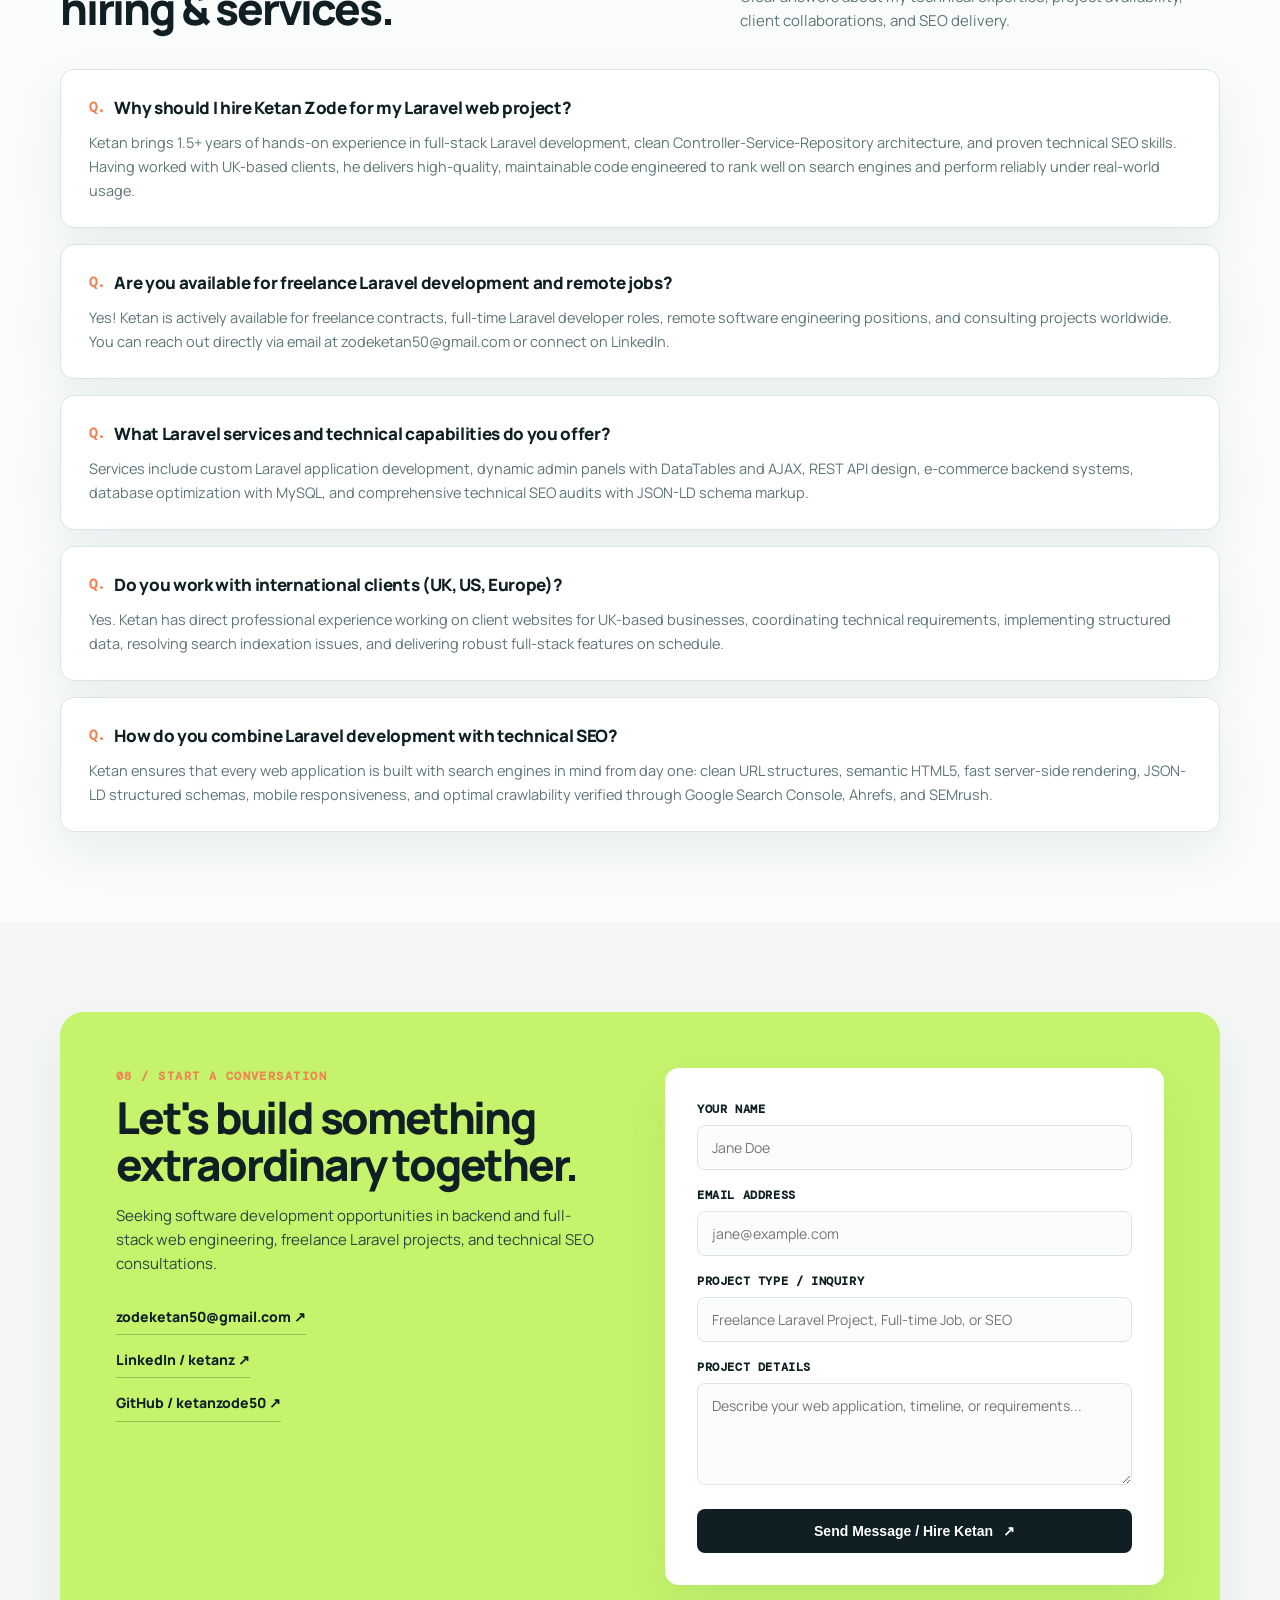
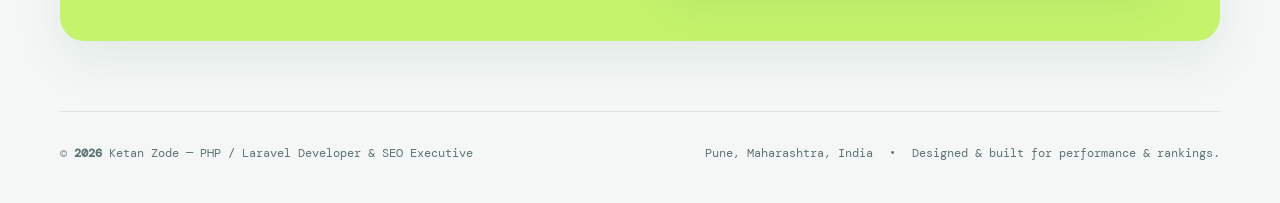
==== commit b89b0392: "Update Hero Image" ====
--- a/index.html
+++ b/index.html
@@ -18,6 +18,8 @@
   <meta property="og:url" content="https://ketanzode.github.io/">
   <meta property="og:title" content="Ketan Zode — Freelance PHP / Laravel Developer &amp; SEO Expert">
   <meta property="og:description" content="Results-driven PHP/Laravel developer specializing in full-stack web applications, dynamic admin panels, REST APIs, and technical SEO optimization. Available for freelance contracts &amp; developer jobs.">
+  <meta property="og:image" content="https://ketanzode.github.io/img/ketan-zode.jpg">
+  <meta property="og:image:alt" content="Ketan Zode — Freelance PHP / Laravel Developer &amp; SEO Expert">
   <meta property="og:site_name" content="Ketan Zode Portfolio">
   <meta property="profile:first_name" content="Ketan">
   <meta property="profile:last_name" content="Zode">
@@ -27,6 +29,7 @@
   <meta name="twitter:url" content="https://ketanzode.github.io/">
   <meta name="twitter:title" content="Ketan Zode — Freelance PHP / Laravel Developer &amp; SEO Expert">
   <meta name="twitter:description" content="Hire Ketan Zode for your next Laravel web project, admin dashboard, or technical SEO optimization.">
+  <meta name="twitter:image" content="https://ketanzode.github.io/img/ketan-zode.jpg">
 
   <!-- Google tag (gtag.js) -->
   <script async src="https://www.googletagmanager.com/gtag/js?id=G-EXXWQM4LXF"></script>
@@ -60,6 +63,7 @@
         "givenName": "Ketan",
         "familyName": "Zode",
         "url": "https://ketanzode.github.io/",
+        "image": "https://ketanzode.github.io/img/ketan-zode.jpg",
         "email": "zodeketan50@gmail.com",
         "jobTitle": "PHP Laravel Developer & SEO Executive",
         "description": "Results-driven PHP/Laravel Developer with 1.5+ years of hands-on experience in building web applications, admin panels, REST APIs, and database-driven solutions.",
@@ -95,7 +99,7 @@
         "name": "Ketan Zode — Laravel Web Development & Technical SEO Services",
         "url": "https://ketanzode.github.io/",
         "priceRange": "$$",
-        "image": "https://ketanzode.github.io/",
+        "image": "https://ketanzode.github.io/img/ketan-zode.jpg",
         "founder": { "@id": "https://ketanzode.github.io/#person" },
         "areaServed": [
           { "@type": "Country", "name": "United Kingdom" },
@@ -248,7 +252,9 @@
           <p class="hero-note"><strong>Currently at Blazenix IT Consulting</strong> · Pune, Maharashtra, India</p>
         </div>
         <div class="portrait-wrap">
-          <div class="portrait"><div class="initials">KZ</div></div>
+          <div class="portrait">
+            <img src="img/ketan-zode.jpg" alt="Ketan Zode — Freelance PHP / Laravel Developer &amp; SEO Expert" class="portrait-img" width="800" height="800" fetchpriority="high">
+          </div>
           <div class="availability"><i></i> Available for Freelance &amp; Jobs</div>
           <div class="stamp">CODE<br>WITH<br>CARE</div>
         </div>
--- a/src/main/resources/static/css/portfolio.css
+++ b/src/main/resources/static/css/portfolio.css
@@ -94,6 +94,25 @@
   position: relative; min-height: 420px; display: grid; place-items: center; overflow: hidden;
   border-radius: 170px 170px 32px 32px; background: linear-gradient(145deg, #0d5c5d, #083b3c); box-shadow: var(--shadow);
 }
+.portrait-img {
+  width: 100%;
+  height: 100%;
+  min-height: 420px;
+  max-height: 480px;
+  object-fit: cover;
+  object-position: center;
+  display: block;
+  position: relative;
+  z-index: 1;
+  transition: transform 0.4s ease;
+}
+.portrait:hover .portrait-img {
+  transform: scale(1.02);
+}
+.portrait:has(.portrait-img):before,
+.portrait:has(.portrait-img):after {
+  display: none;
+}
 .portrait:before {
   content: ""; position: absolute; width: 320px; height: 320px;
   border: 1px solid rgba(197, 243, 107, 0.35); border-radius: 50%;
@@ -111,6 +130,7 @@
 .availability {
   position: absolute; right: 0; top: 60px; display: flex; align-items: center; gap: 8px;
   padding: 12px 16px; background: white; border-radius: 12px; box-shadow: var(--shadow); font-size: 12px; font-weight: 800;
+  z-index: 2;
 }
 .availability i {
   width: 9px; height: 9px; border-radius: 50%; background: #79bd39;
@@ -120,6 +140,7 @@
   position: absolute; left: -8px; bottom: 30px; width: 94px; height: 94px; display: grid; place-items: center;
   border: 1px dashed var(--orange); border-radius: 50%; color: var(--orange); font: 600 11px var(--font-mono);
   text-align: center; transform: rotate(-15deg); background: rgba(255, 255, 255, 0.88); backdrop-filter: blur(4px);
+  z-index: 2;
 }
 
 /* Stats */
@@ -321,6 +342,7 @@
   .hero { grid-template-columns: 1fr; gap: 40px; padding: 45px 0 65px; }
   .portrait-wrap { max-width: 390px; width: 100%; margin: auto; }
   .portrait { min-height: 320px; }
+  .portrait-img { min-height: 320px; }
   .stats { grid-template-columns: repeat(2, 1fr); }
   .stat { padding: 18px; }
   section { padding: 64px 0; }
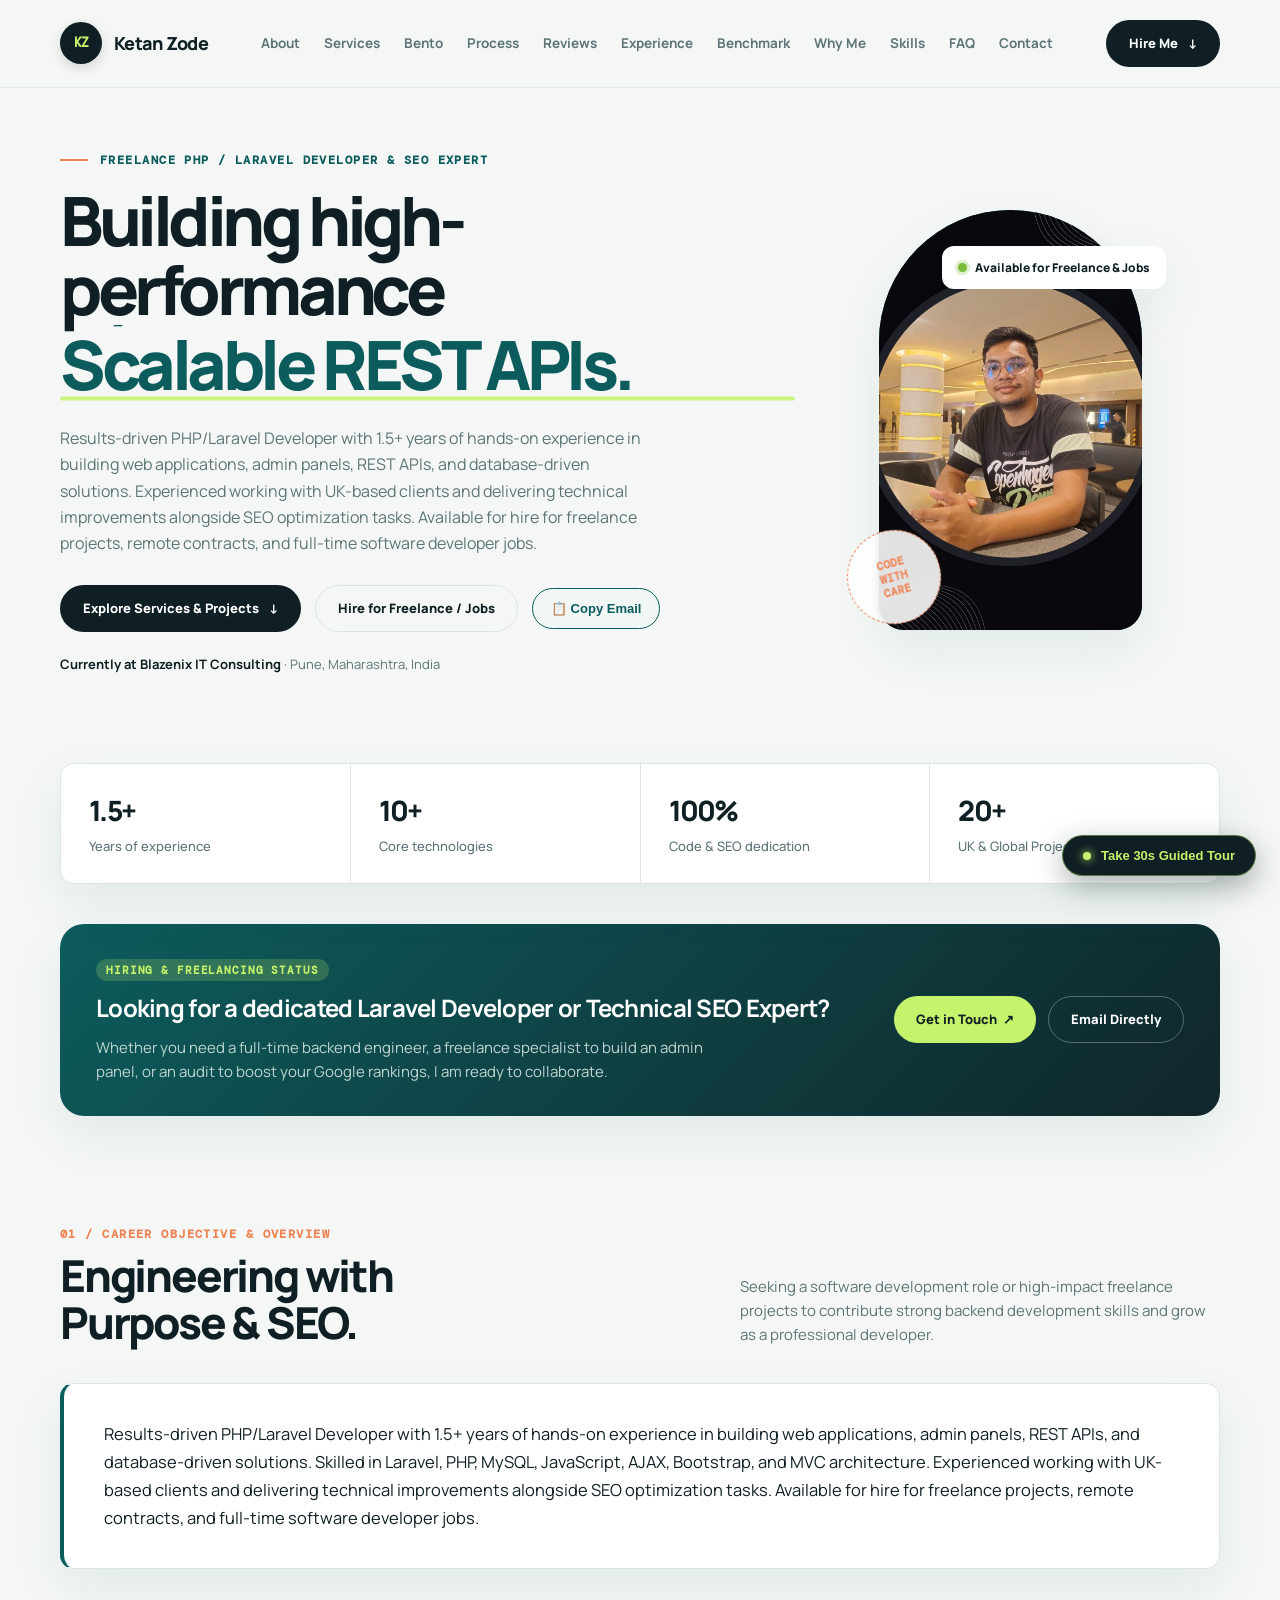
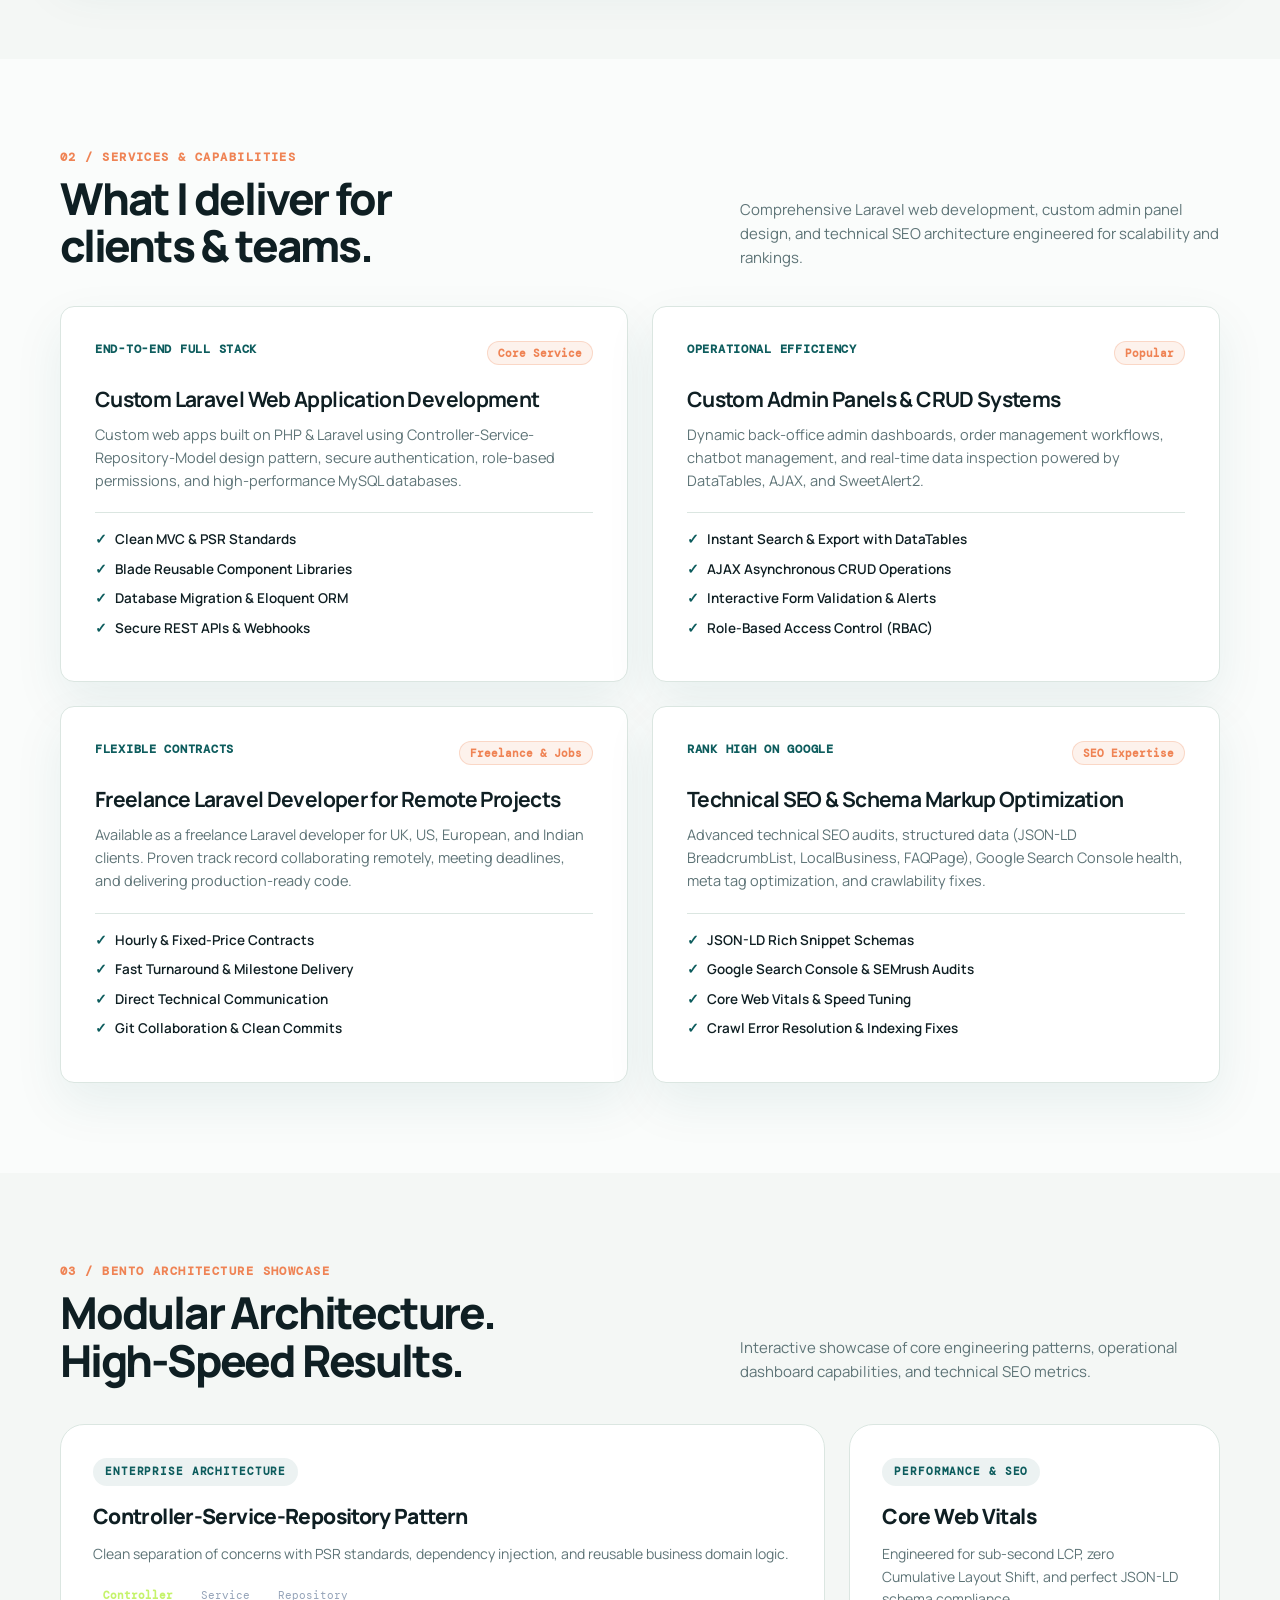
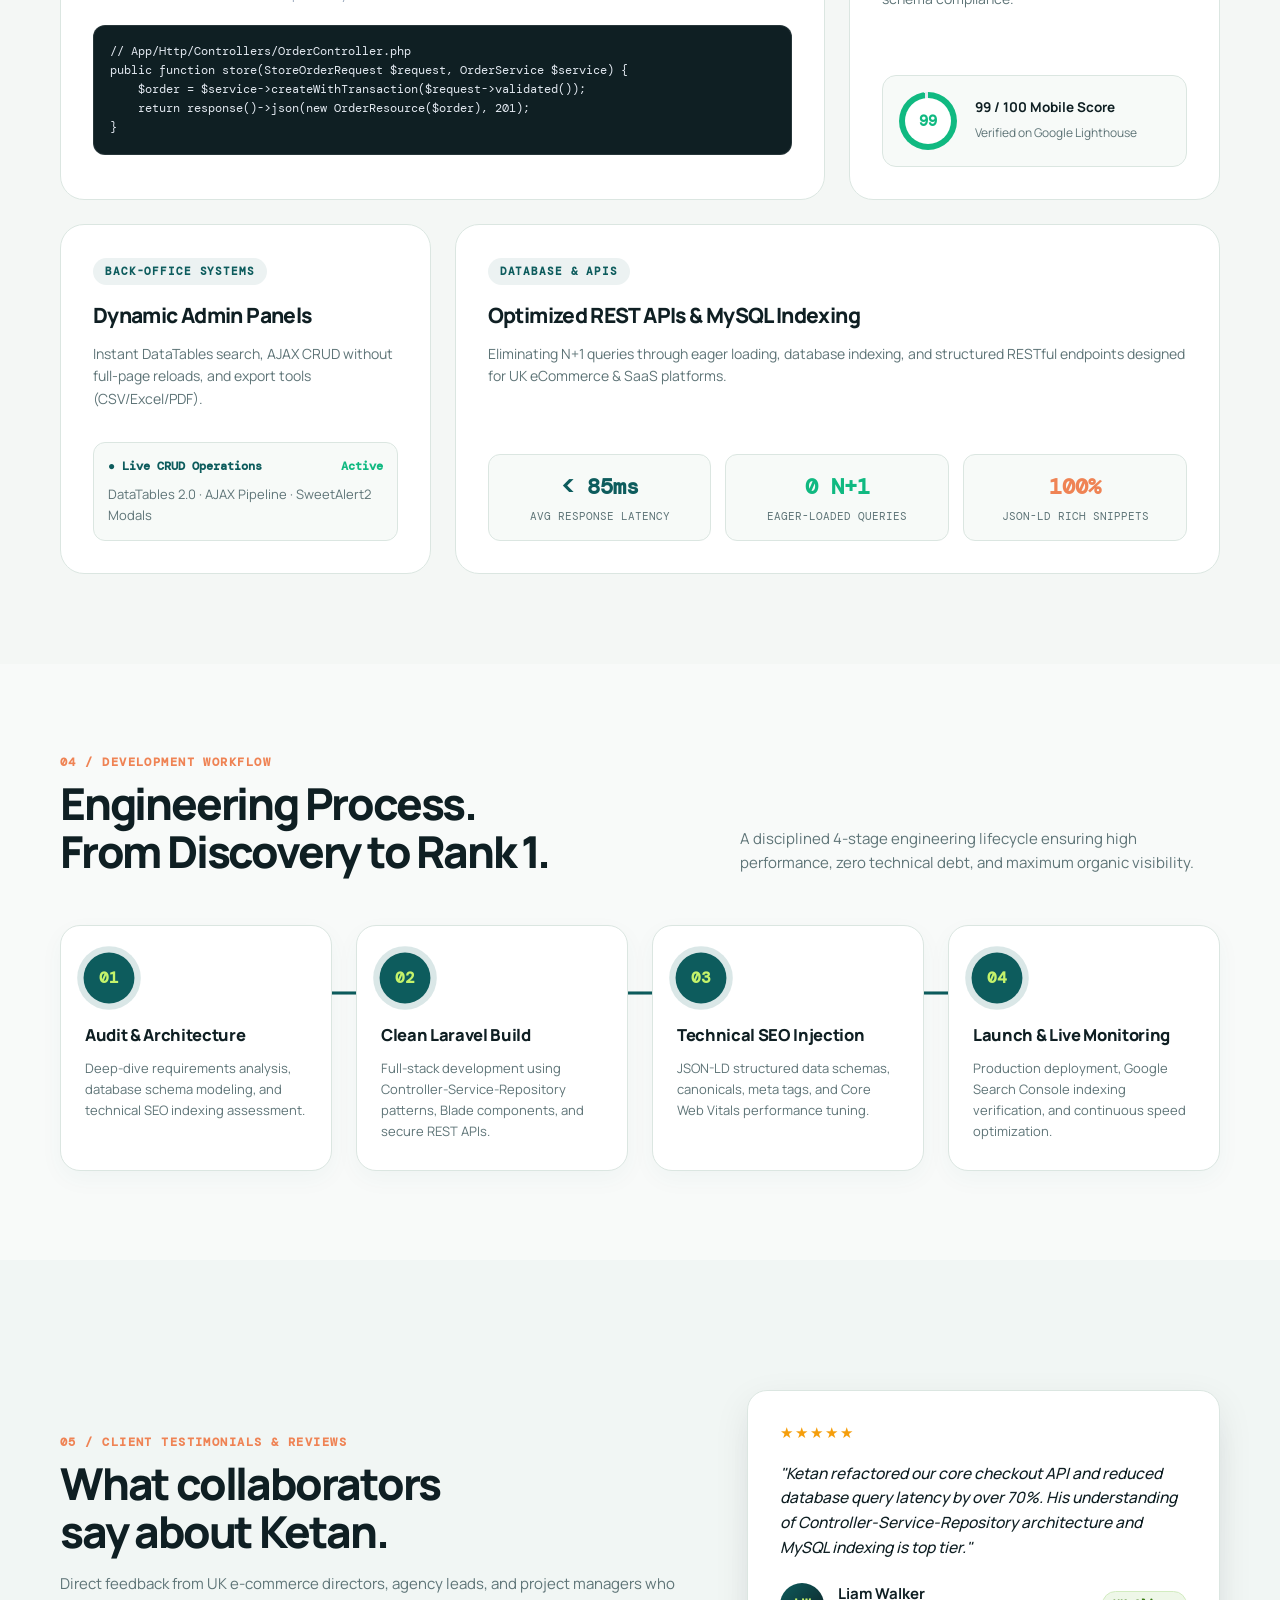
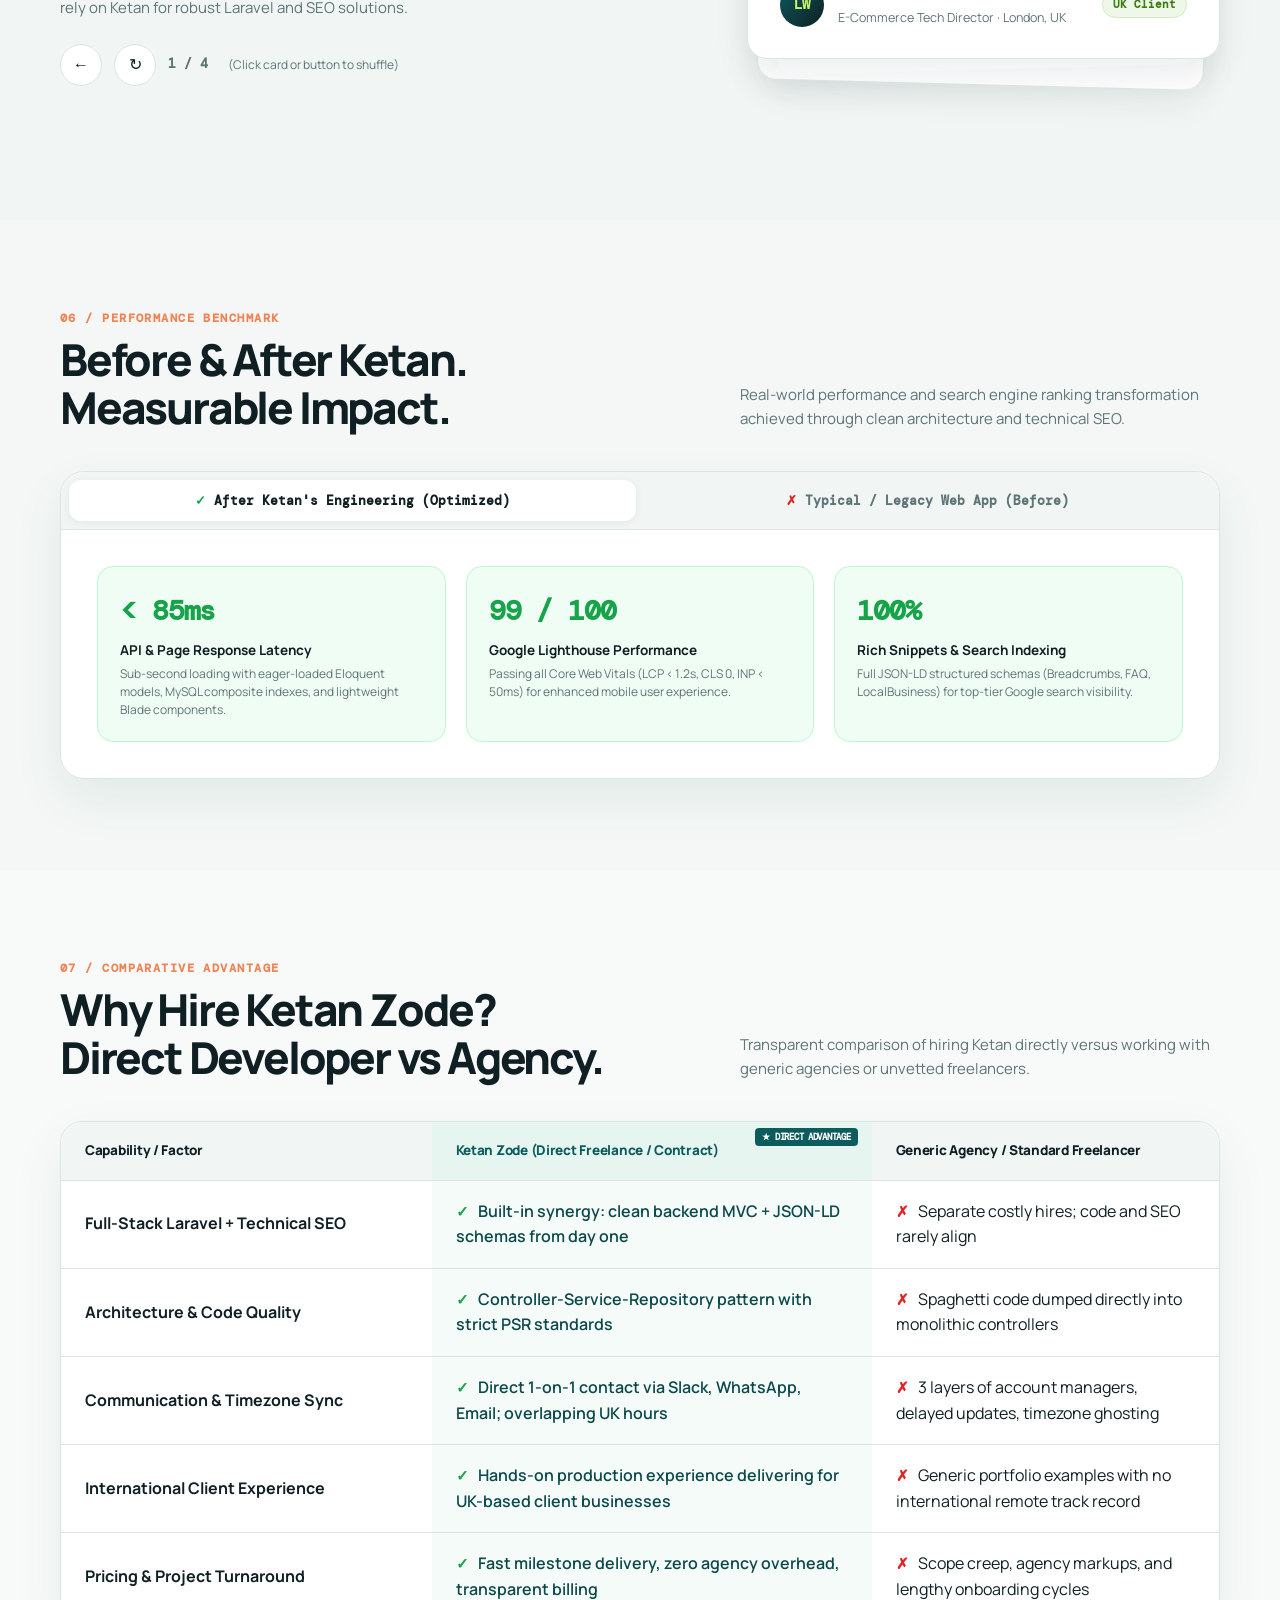
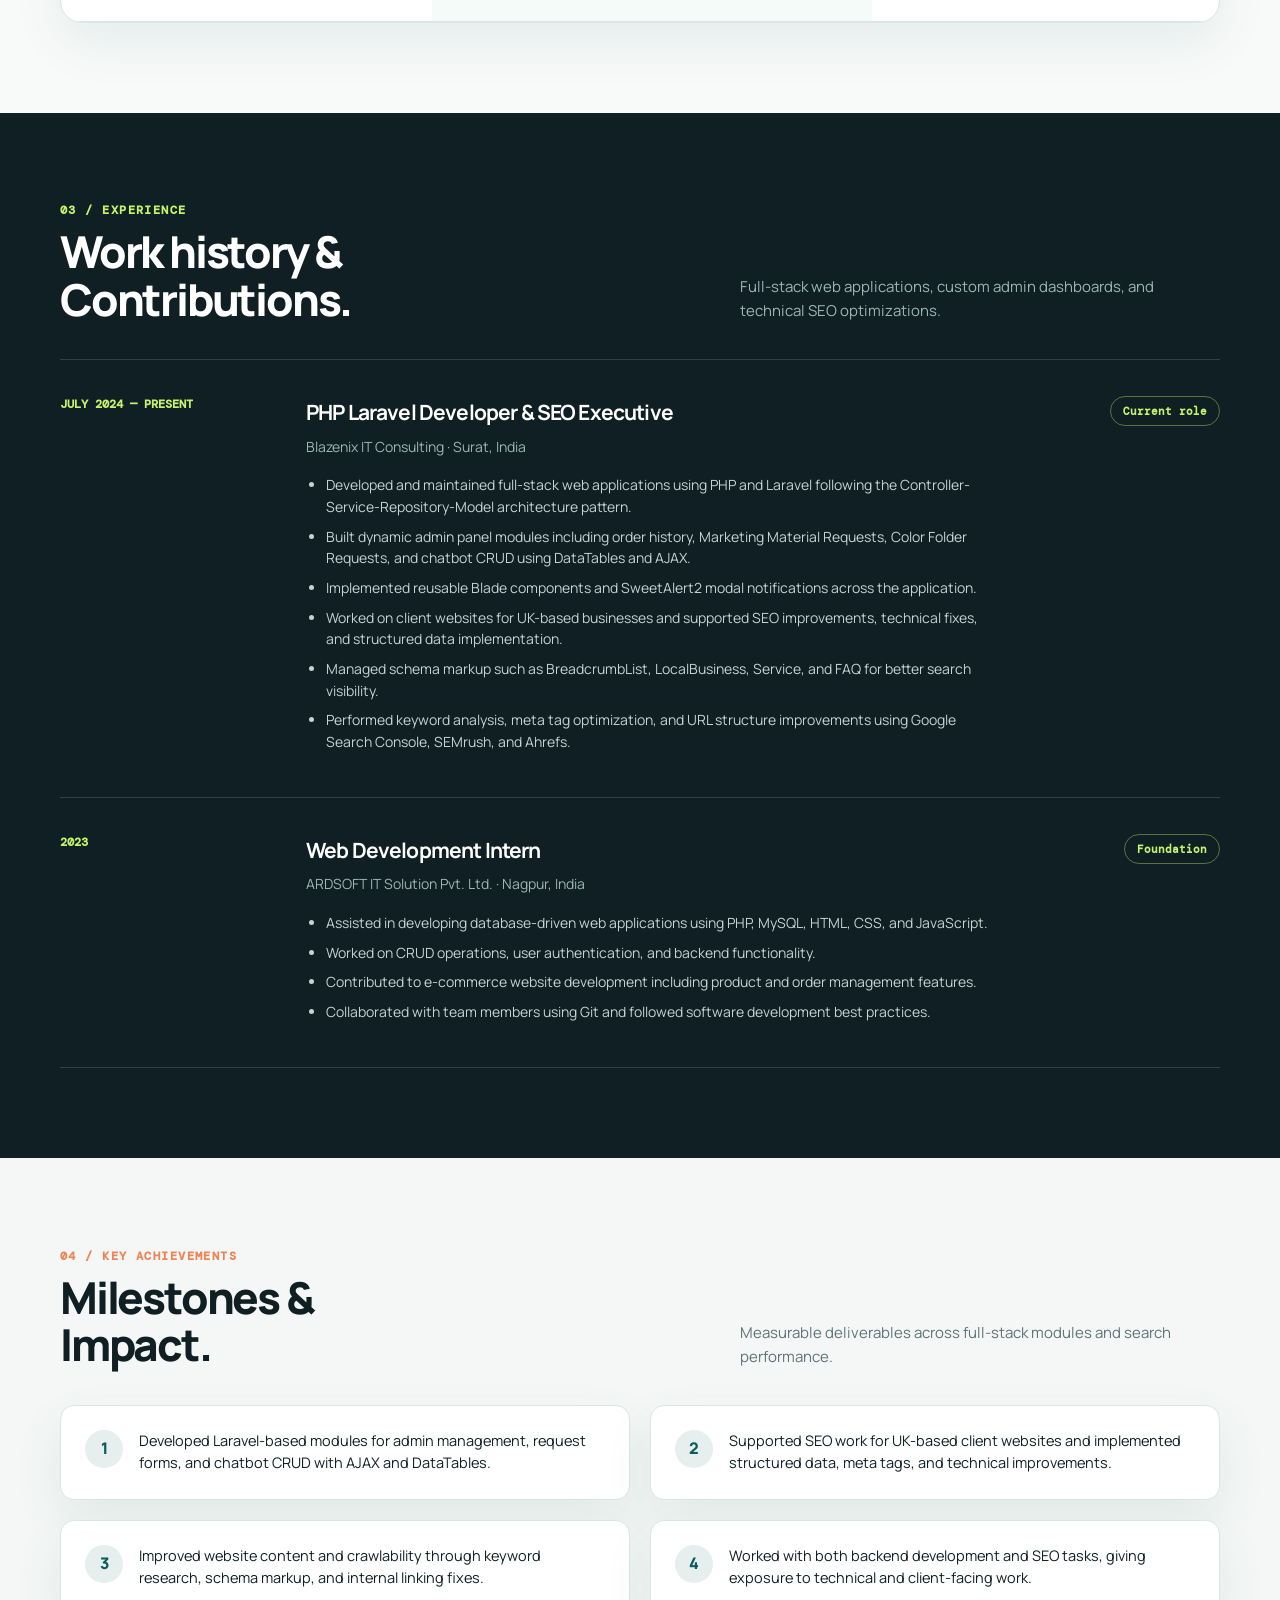
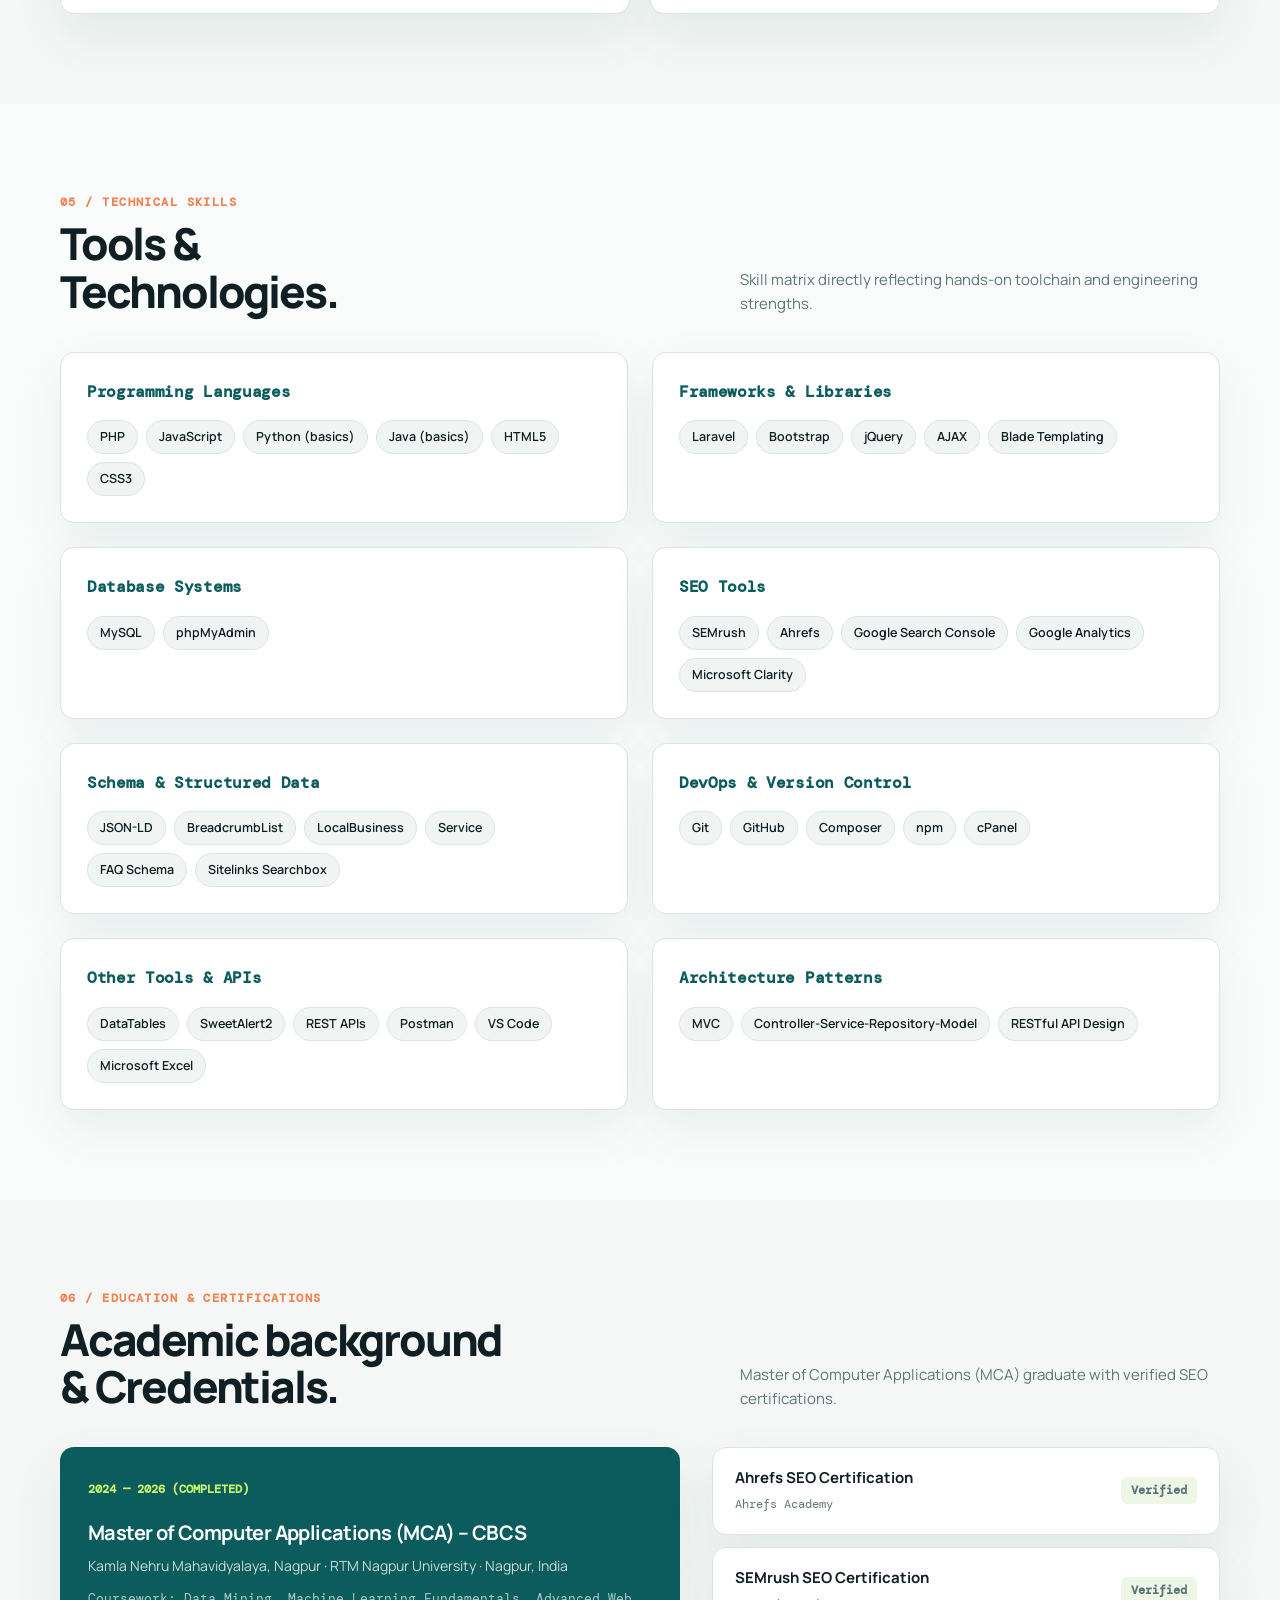
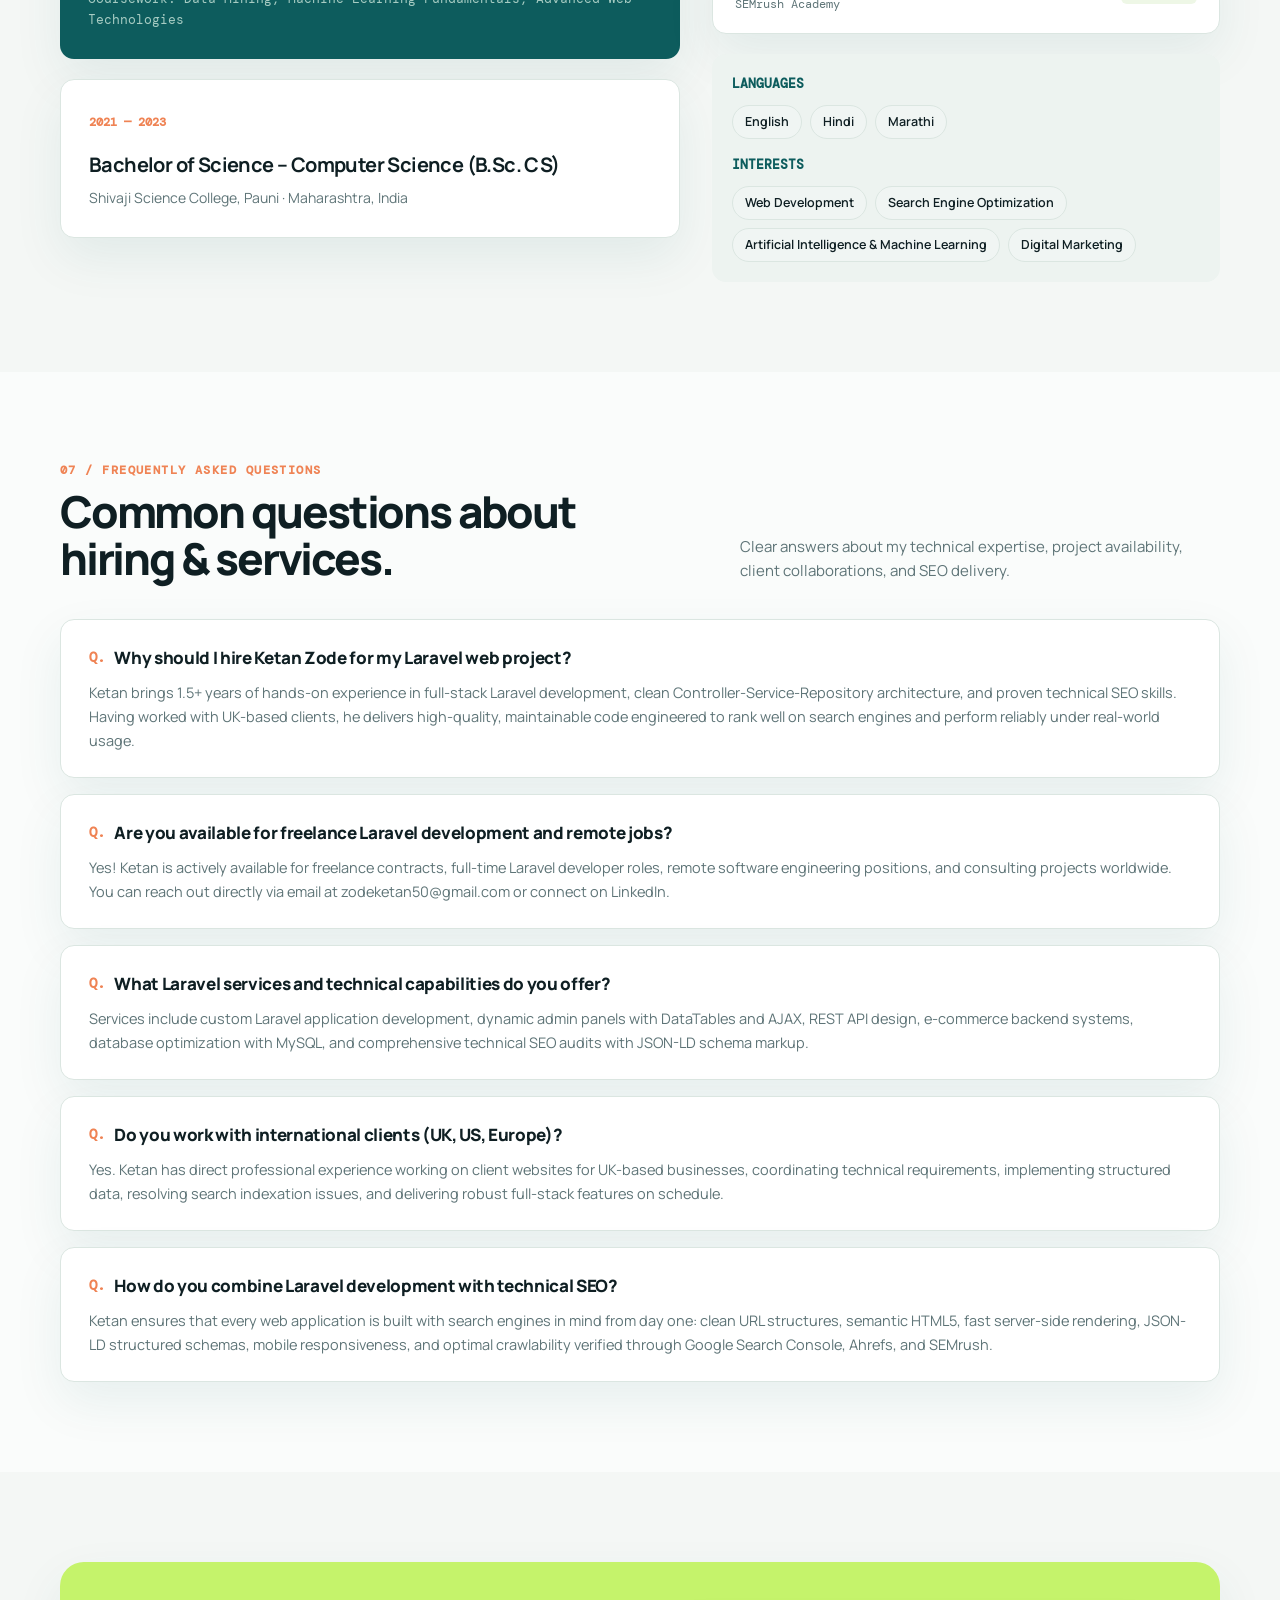
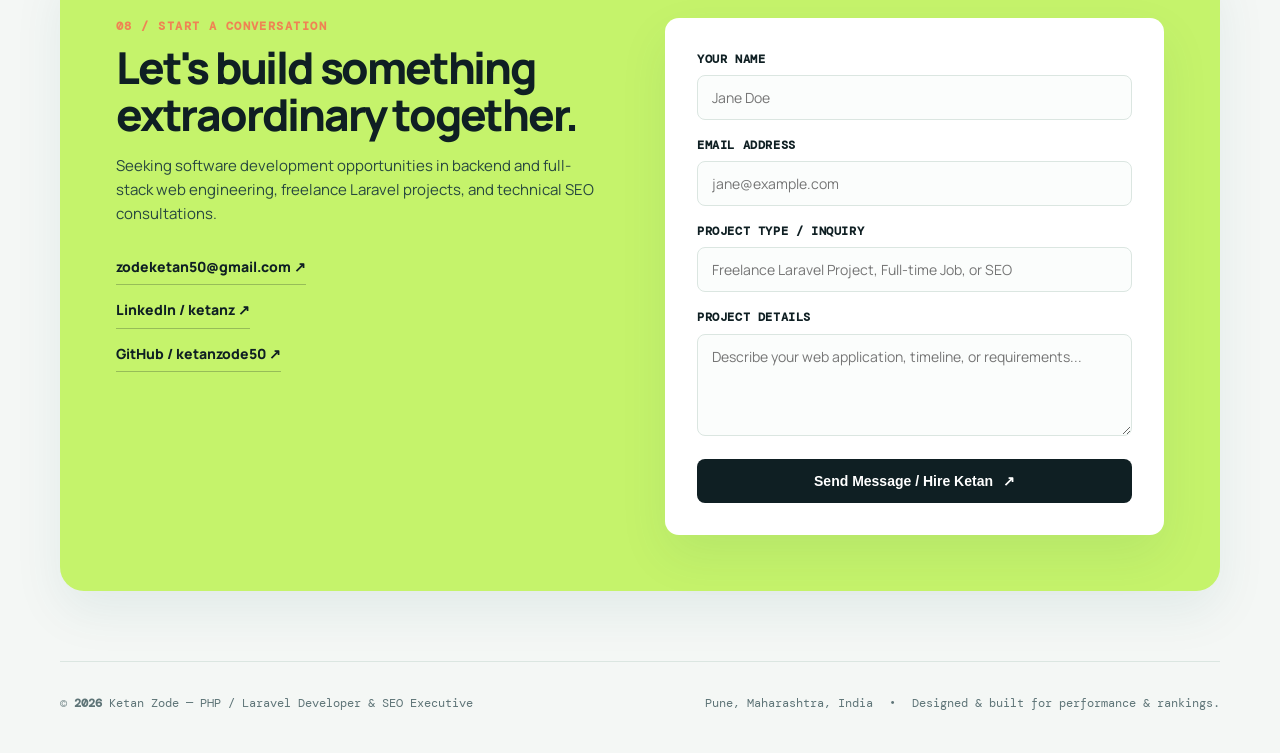
==== commit 5fa9401a: "add animations in web" ====
--- a/index.html
+++ b/index.html
@@ -223,10 +223,13 @@
         <div class="nav-links">
           <a href="#about">About</a>
           <a href="#services">Services</a>
+          <a href="#bento">Bento</a>
+          <a href="#process">Process</a>
+          <a href="#reviews">Reviews</a>
           <a href="#experience">Experience</a>
-          <a href="#achievements">Achievements</a>
+          <a href="#comparison">Benchmark</a>
+          <a href="#why-hire">Why Me</a>
           <a href="#skills">Skills</a>
-          <a href="#education">Education</a>
           <a href="#faq">FAQ</a>
           <a href="#contact">Contact</a>
         </div>
@@ -241,13 +244,14 @@
       <section class="hero">
         <div>
           <div class="eyebrow"><span></span> Freelance PHP / Laravel Developer &amp; SEO Expert</div>
-          <h1>Building high-performance <em>Laravel web applications.</em></h1>
+          <h1>Building high-performance <span class="rotator-container"><span class="rotator-track" id="rotatorTrack"><em class="rotator-phrase">Laravel web applications.</em><em class="rotator-phrase">Dynamic Admin Panels.</em><em class="rotator-phrase">Scalable REST APIs.</em><em class="rotator-phrase">Rank-1 Technical SEO.</em></span></span></h1>
           <p class="hero-copy">
             Results-driven PHP/Laravel Developer with 1.5+ years of hands-on experience in building web applications, admin panels, REST APIs, and database-driven solutions. Experienced working with UK-based clients and delivering technical improvements alongside SEO optimization tasks. Available for hire for freelance projects, remote contracts, and full-time software developer jobs.
           </p>
           <div class="hero-actions">
             <a class="button" href="#services">Explore Services &amp; Projects <span>↓</span></a>
             <a class="button light" href="#contact">Hire for Freelance / Jobs</a>
+            <button class="button light" id="copyEmailBtn" style="padding: 12px 18px; font-size: 13px; border-color: var(--teal); color: var(--teal); background: #f0f7f5;" title="Copy direct email to clipboard">📋 Copy Email</button>
           </div>
           <p class="hero-note"><strong>Currently at Blazenix IT Consulting</strong> · Pune, Maharashtra, India</p>
         </div>
@@ -261,10 +265,10 @@
       </section>
 
       <div class="stats">
-        <div class="stat"><strong>1.5+</strong><span>Years of experience</span></div>
-        <div class="stat"><strong>10+</strong><span>Core technologies</span></div>
-        <div class="stat"><strong>UK</strong><span>Client experience</span></div>
-        <div class="stat"><strong>100%</strong><span>Code &amp; SEO dedication</span></div>
+        <div class="stat"><strong data-count="1.5" data-suffix="+">1.5+</strong><span>Years of experience</span></div>
+        <div class="stat"><strong data-count="10" data-suffix="+">10+</strong><span>Core technologies</span></div>
+        <div class="stat"><strong data-count="100" data-suffix="%">100%</strong><span>Code &amp; SEO dedication</span></div>
+        <div class="stat"><strong data-count="20" data-suffix="+">20+</strong><span>UK &amp; Global Projects</span></div>
       </div>
 
       <!-- Hiring & Freelance Callout Banner -->
@@ -373,6 +377,339 @@
               <li>Crawl Error Resolution &amp; Indexing Fixes</li>
             </ul>
           </div>
+        </div>
+      </div>
+    </section>
+
+    <!-- Bento Build: Modern Architecture & Capabilities Grid -->
+    <section id="bento" class="bento-section reveal-on-scroll">
+      <div class="shell">
+        <div class="section-head">
+          <div>
+            <div class="section-label">03 / Bento Architecture Showcase</div>
+            <h2>Modular Architecture.<br>High-Speed Results.</h2>
+          </div>
+          <p class="section-intro">Interactive showcase of core engineering patterns, operational dashboard capabilities, and technical SEO metrics.</p>
+        </div>
+
+        <div class="bento-grid">
+          <!-- Bento 1: Span 2 - Clean MVC Architecture -->
+          <div class="bento-card bento-span-2">
+            <div>
+              <span class="bento-tag">Enterprise Architecture</span>
+              <h3 class="bento-title">Controller-Service-Repository Pattern</h3>
+              <p class="bento-desc">Clean separation of concerns with PSR standards, dependency injection, and reusable business domain logic.</p>
+              <div class="bento-code-tabs">
+                <button class="bento-tab-btn active" data-tab="controller">Controller</button>
+                <button class="bento-tab-btn" data-tab="service">Service</button>
+                <button class="bento-tab-btn" data-tab="repo">Repository</button>
+              </div>
+              <pre class="bento-code-preview" id="bentoCodeSnippet">// App/Http/Controllers/OrderController.php
+public function store(StoreOrderRequest $request, OrderService $service) {
+    $order = $service->createWithTransaction($request->validated());
+    return response()->json(new OrderResource($order), 201);
+}</pre>
+            </div>
+          </div>
+
+          <!-- Bento 2: Span 1 - Technical SEO Core Web Vitals -->
+          <div class="bento-card">
+            <div>
+              <span class="bento-tag">Performance &amp; SEO</span>
+              <h3 class="bento-title">Core Web Vitals</h3>
+              <p class="bento-desc">Engineered for sub-second LCP, zero Cumulative Layout Shift, and perfect JSON-LD schema compliance.</p>
+            </div>
+            <div class="bento-metric-dial">
+              <div class="dial-circle"></div>
+              <div class="dial-meta">
+                <strong>99 / 100 Mobile Score</strong>
+                <span>Verified on Google Lighthouse</span>
+              </div>
+            </div>
+          </div>
+
+          <!-- Bento 3: Span 1 - Real-Time Admin Dashboards -->
+          <div class="bento-card">
+            <div>
+              <span class="bento-tag">Back-Office Systems</span>
+              <h3 class="bento-title">Dynamic Admin Panels</h3>
+              <p class="bento-desc">Instant DataTables search, AJAX CRUD without full-page reloads, and export tools (CSV/Excel/PDF).</p>
+            </div>
+            <div style="background: #f7faf8; border: 1px solid var(--line); border-radius: 12px; padding: 14px; margin-top: 14px;">
+              <div style="display: flex; justify-content: space-between; align-items: center; font-size: 12px; font-family: var(--font-mono); margin-bottom: 8px;">
+                <span style="color: var(--teal); font-weight: 700;">● Live CRUD Operations</span>
+                <span style="color: #10b981; font-weight: 700;">Active</span>
+              </div>
+              <div style="font-size: 13px; color: var(--muted);">DataTables 2.0 · AJAX Pipeline · SweetAlert2 Modals</div>
+            </div>
+          </div>
+
+          <!-- Bento 4: Span 2 - REST APIs & Database Tuning -->
+          <div class="bento-card bento-span-2">
+            <div>
+              <span class="bento-tag">Database &amp; APIs</span>
+              <h3 class="bento-title">Optimized REST APIs &amp; MySQL Indexing</h3>
+              <p class="bento-desc">Eliminating N+1 queries through eager loading, database indexing, and structured RESTful endpoints designed for UK eCommerce &amp; SaaS platforms.</p>
+            </div>
+            <div style="display: grid; grid-template-columns: repeat(3, 1fr); gap: 14px; margin-top: 14px;">
+              <div style="background: #f7faf8; padding: 14px; border-radius: 12px; border: 1px solid var(--line); text-align: center;">
+                <div style="font-size: 22px; font-weight: 800; font-family: var(--font-mono); color: var(--teal);">&lt; 85ms</div>
+                <div style="font-size: 11px; color: var(--muted); text-transform: uppercase; font-family: var(--font-mono); margin-top: 4px;">Avg Response Latency</div>
+              </div>
+              <div style="background: #f7faf8; padding: 14px; border-radius: 12px; border: 1px solid var(--line); text-align: center;">
+                <div style="font-size: 22px; font-weight: 800; font-family: var(--font-mono); color: #10b981;">0 N+1</div>
+                <div style="font-size: 11px; color: var(--muted); text-transform: uppercase; font-family: var(--font-mono); margin-top: 4px;">Eager-Loaded Queries</div>
+              </div>
+              <div style="background: #f7faf8; padding: 14px; border-radius: 12px; border: 1px solid var(--line); text-align: center;">
+                <div style="font-size: 22px; font-weight: 800; font-family: var(--font-mono); color: var(--orange);">100%</div>
+                <div style="font-size: 11px; color: var(--muted); text-transform: uppercase; font-family: var(--font-mono); margin-top: 4px;">JSON-LD Rich Snippets</div>
+              </div>
+            </div>
+          </div>
+        </div>
+      </div>
+    </section>
+
+    <!-- Process Draw Section -->
+    <section id="process" class="process-section reveal-on-scroll">
+      <div class="shell">
+        <div class="section-head">
+          <div>
+            <div class="section-label">04 / Development Workflow</div>
+            <h2>Engineering Process.<br>From Discovery to Rank 1.</h2>
+          </div>
+          <p class="section-intro">A disciplined 4-stage engineering lifecycle ensuring high performance, zero technical debt, and maximum organic visibility.</p>
+        </div>
+
+        <div class="process-timeline">
+          <div class="process-svg-wrapper">
+            <svg width="100%" height="40" viewBox="0 0 1000 40" preserveAspectRatio="none">
+              <path class="process-path-bg" d="M 50,20 L 950,20"/>
+              <path id="processDrawPath" class="process-path-draw" d="M 50,20 L 950,20"/>
+            </svg>
+          </div>
+
+          <div class="process-steps-grid">
+            <div class="process-step-card">
+              <div class="step-node">01</div>
+              <h3>Audit &amp; Architecture</h3>
+              <p>Deep-dive requirements analysis, database schema modeling, and technical SEO indexing assessment.</p>
+            </div>
+            <div class="process-step-card">
+              <div class="step-node">02</div>
+              <h3>Clean Laravel Build</h3>
+              <p>Full-stack development using Controller-Service-Repository patterns, Blade components, and secure REST APIs.</p>
+            </div>
+            <div class="process-step-card">
+              <div class="step-node">03</div>
+              <h3>Technical SEO Injection</h3>
+              <p>JSON-LD structured data schemas, canonicals, meta tags, and Core Web Vitals performance tuning.</p>
+            </div>
+            <div class="process-step-card">
+              <div class="step-node">04</div>
+              <h3>Launch &amp; Live Monitoring</h3>
+              <p>Production deployment, Google Search Console indexing verification, and continuous speed optimization.</p>
+            </div>
+          </div>
+        </div>
+      </div>
+    </section>
+
+    <!-- Review Shuffle Deck -->
+    <section id="reviews" class="reviews-section reveal-on-scroll">
+      <div class="shell">
+        <div class="reviews-deck-container">
+          <div>
+            <div class="section-label">05 / Client Testimonials &amp; Reviews</div>
+            <h2 style="margin: 10px 0 16px;">What collaborators<br>say about Ketan.</h2>
+            <p style="color: var(--muted); font-size: 15px; line-height: 1.6; margin-bottom: 24px;">
+              Direct feedback from UK e-commerce directors, agency leads, and project managers who rely on Ketan for robust Laravel and SEO solutions.
+            </p>
+
+            <!-- Deck Controls -->
+            <div class="deck-controls">
+              <button class="deck-nav-btn" id="reviewPrevBtn" aria-label="Previous Review">←</button>
+              <button class="deck-nav-btn" id="reviewNextBtn" aria-label="Next Review">↻</button>
+              <span class="deck-indicator" id="reviewIndicator">1 / 4</span>
+              <span style="font-size: 12px; color: var(--muted); margin-left: 8px;">(Click card or button to shuffle)</span>
+            </div>
+          </div>
+
+          <div class="reviews-deck" id="reviewDeck">
+            <!-- Review Card 1 -->
+            <div class="review-card">
+              <div class="review-stars">★★★★★</div>
+              <p class="review-text">"Ketan refactored our core checkout API and reduced database query latency by over 70%. His understanding of Controller-Service-Repository architecture and MySQL indexing is top tier."</p>
+              <div class="review-author">
+                <div class="author-avatar">LW</div>
+                <div class="author-info">
+                  <h4>Liam Walker</h4>
+                  <p>E-Commerce Tech Director · London, UK</p>
+                </div>
+                <span class="author-badge">UK Client</span>
+              </div>
+            </div>
+
+            <!-- Review Card 2 -->
+            <div class="review-card">
+              <div class="review-stars">★★★★★</div>
+              <p class="review-text">"Working alongside Ketan on multi-tenant back-office dashboards was seamless. His AJAX DataTables and dynamic CRUD implementations gave our operations team a huge productivity boost."</p>
+              <div class="review-author">
+                <div class="author-avatar">PS</div>
+                <div class="author-info">
+                  <h4>Priya Sharma</h4>
+                  <p>Lead Project Manager · Blazenix IT</p>
+                </div>
+                <span class="author-badge">Consulting Colleague</span>
+              </div>
+            </div>
+
+            <!-- Review Card 3 -->
+            <div class="review-card">
+              <div class="review-stars">★★★★★</div>
+              <p class="review-text">"Very few Laravel developers actually understand Technical SEO at an architectural level. Ketan configured our JSON-LD schemas and fixed crawlability issues that were blocking Google indexing for months."</p>
+              <div class="review-author">
+                <div class="author-avatar">MV</div>
+                <div class="author-info">
+                  <h4>Marcus Vance</h4>
+                  <p>Growth &amp; SEO Lead · Remote US Agency</p>
+                </div>
+                <span class="author-badge">SEO Client</span>
+              </div>
+            </div>
+
+            <!-- Review Card 4 -->
+            <div class="review-card">
+              <div class="review-stars">★★★★★</div>
+              <p class="review-text">"Punctual, clear in communication, and writes extraordinarily clean code. Ketan integrated into our remote sprint with zero friction. We will definitely rehire him for upcoming Laravel projects!"</p>
+              <div class="review-author">
+                <div class="author-avatar">AT</div>
+                <div class="author-info">
+                  <h4>Alex Thompson</h4>
+                  <p>Software Agency Founder · Manchester, UK</p>
+                </div>
+                <span class="author-badge">UK Agency</span>
+              </div>
+            </div>
+          </div>
+        </div>
+      </div>
+    </section>
+
+    <!-- Before / After Section -->
+    <section id="comparison" class="comparison-section reveal-on-scroll">
+      <div class="shell">
+        <div class="section-head">
+          <div>
+            <div class="section-label">06 / Performance Benchmark</div>
+            <h2>Before &amp; After Ketan.<br>Measurable Impact.</h2>
+          </div>
+          <p class="section-intro">Real-world performance and search engine ranking transformation achieved through clean architecture and technical SEO.</p>
+        </div>
+
+        <div class="ba-container">
+          <div class="ba-tabs">
+            <button class="ba-tab-btn active" data-view="baViewAfter">
+              <span style="color: #16a34a; font-weight: 800;">✓</span> After Ketan's Engineering (Optimized)
+            </button>
+            <button class="ba-tab-btn" data-view="baViewBefore">
+              <span style="color: #dc2626; font-weight: 800;">✗</span> Typical / Legacy Web App (Before)
+            </button>
+          </div>
+
+          <!-- View: After Ketan -->
+          <div class="ba-view active" id="baViewAfter">
+            <div class="ba-grid">
+              <div class="ba-metric-card after">
+                <div class="ba-metric-value">&lt; 85ms</div>
+                <div class="ba-metric-label">API &amp; Page Response Latency</div>
+                <div class="ba-metric-desc">Sub-second loading with eager-loaded Eloquent models, MySQL composite indexes, and lightweight Blade components.</div>
+              </div>
+              <div class="ba-metric-card after">
+                <div class="ba-metric-value">99 / 100</div>
+                <div class="ba-metric-label">Google Lighthouse Performance</div>
+                <div class="ba-metric-desc">Passing all Core Web Vitals (LCP &lt; 1.2s, CLS 0, INP &lt; 50ms) for enhanced mobile user experience.</div>
+              </div>
+              <div class="ba-metric-card after">
+                <div class="ba-metric-value">100%</div>
+                <div class="ba-metric-label">Rich Snippets &amp; Search Indexing</div>
+                <div class="ba-metric-desc">Full JSON-LD structured schemas (Breadcrumbs, FAQ, LocalBusiness) for top-tier Google search visibility.</div>
+              </div>
+            </div>
+          </div>
+
+          <!-- View: Before Ketan -->
+          <div class="ba-view" id="baViewBefore">
+            <div class="ba-grid">
+              <div class="ba-metric-card before">
+                <div class="ba-metric-value">3.2s+</div>
+                <div class="ba-metric-label">Sluggish Response Latency</div>
+                <div class="ba-metric-desc">Unindexed N+1 SQL queries, bloated monolithic controller files, and blocking external assets.</div>
+              </div>
+              <div class="ba-metric-card before">
+                <div class="ba-metric-value">41 / 100</div>
+                <div class="ba-metric-label">Failing Core Web Vitals</div>
+                <div class="ba-metric-desc">High bounce rates due to slow layout shifts, uncompressed bundles, and poor mobile responsiveness.</div>
+              </div>
+              <div class="ba-metric-card before">
+                <div class="ba-metric-value">0%</div>
+                <div class="ba-metric-label">Missing Schema Structured Data</div>
+                <div class="ba-metric-desc">Stalled crawl frequency, unindexed search pages, and missed opportunities in Google search rankings.</div>
+              </div>
+            </div>
+          </div>
+        </div>
+      </div>
+    </section>
+
+    <!-- Us vs Them Section -->
+    <section id="why-hire" class="matrix-section reveal-on-scroll">
+      <div class="shell">
+        <div class="section-head">
+          <div>
+            <div class="section-label">07 / Comparative Advantage</div>
+            <h2>Why Hire Ketan Zode?<br>Direct Developer vs Agency.</h2>
+          </div>
+          <p class="section-intro">Transparent comparison of hiring Ketan directly versus working with generic agencies or unvetted freelancers.</p>
+        </div>
+
+        <div class="matrix-table-wrap">
+          <table class="matrix-table">
+            <thead>
+              <tr>
+                <th style="width: 32%;">Capability / Factor</th>
+                <th class="col-ketan" style="width: 38%;">Ketan Zode (Direct Freelance / Contract)</th>
+                <th style="width: 30%;">Generic Agency / Standard Freelancer</th>
+              </tr>
+            </thead>
+            <tbody>
+              <tr>
+                <td><strong>Full-Stack Laravel + Technical SEO</strong></td>
+                <td class="col-ketan"><span class="matrix-check">✓</span> Built-in synergy: clean backend MVC + JSON-LD schemas from day one</td>
+                <td><span class="matrix-cross">✗</span> Separate costly hires; code and SEO rarely align</td>
+              </tr>
+              <tr>
+                <td><strong>Architecture &amp; Code Quality</strong></td>
+                <td class="col-ketan"><span class="matrix-check">✓</span> Controller-Service-Repository pattern with strict PSR standards</td>
+                <td><span class="matrix-cross">✗</span> Spaghetti code dumped directly into monolithic controllers</td>
+              </tr>
+              <tr>
+                <td><strong>Communication &amp; Timezone Sync</strong></td>
+                <td class="col-ketan"><span class="matrix-check">✓</span> Direct 1-on-1 contact via Slack, WhatsApp, Email; overlapping UK hours</td>
+                <td><span class="matrix-cross">✗</span> 3 layers of account managers, delayed updates, timezone ghosting</td>
+              </tr>
+              <tr>
+                <td><strong>International Client Experience</strong></td>
+                <td class="col-ketan"><span class="matrix-check">✓</span> Hands-on production experience delivering for UK-based client businesses</td>
+                <td><span class="matrix-cross">✗</span> Generic portfolio examples with no international remote track record</td>
+              </tr>
+              <tr>
+                <td><strong>Pricing &amp; Project Turnaround</strong></td>
+                <td class="col-ketan"><span class="matrix-check">✓</span> Fast milestone delivery, zero agency overhead, transparent billing</td>
+                <td><span class="matrix-cross">✗</span> Scope creep, agency markups, and lengthy onboarding cycles</td>
+              </tr>
+            </tbody>
+          </table>
         </div>
       </div>
     </section>
@@ -641,6 +978,33 @@
     </footer>
   </div>
 
+  <!-- Interactive Guided Cursor Tour Elements -->
+  <button class="tour-trigger-pill" id="startTourBtn" aria-label="Start Guided Feature Tour">
+    <i></i> Take 30s Guided Tour
+  </button>
+
+  <div class="virtual-cursor" id="virtualCursor">
+    <svg viewBox="0 0 24 24" fill="none">
+      <path d="M4 3L11 21L14 13L21 9L4 3Z" fill="#ef8354" stroke="#ffffff" stroke-width="1.8" stroke-linejoin="round"/>
+    </svg>
+  </div>
+
+  <div class="tour-card-dialog" id="tourDialog">
+    <span class="tour-step-badge" id="tourStepBadge">Step 1 of 4</span>
+    <h4 id="tourTitle">Tour Highlight</h4>
+    <p id="tourText">Tour details.</p>
+    <div class="tour-card-actions">
+      <button class="tour-btn skip" id="tourSkipBtn">Skip Tour</button>
+      <button class="tour-btn next" id="tourNextBtn">Next →</button>
+    </div>
+  </div>
+
+  <!-- Micro-interactions: Email Copy Toast & Celebration Confetti -->
+  <div class="copy-email-toast" id="copyToast">
+    <span>✓</span> Copied <b>zodeketan50@gmail.com</b> to clipboard!
+  </div>
+  <canvas id="confettiCanvas"></canvas>
+
   <script src="src/main/resources/static/js/portfolio.js"></script>
 </body>
 </html>
--- a/src/main/resources/static/css/portfolio.css
+++ b/src/main/resources/static/css/portfolio.css
@@ -316,12 +316,817 @@
 }
 .btn-submit:hover { background: var(--teal); }
 
+/* =========================================================
+   ANIMATION SUITE: 10 Modern Interactive Showcase Components
+   ========================================================= */
+
+/* 1. Hero Reveal & Scroll Reveal */
+.hero-reveal {
+  opacity: 0;
+  transform: translateY(22px);
+  animation: heroFadeSlide 0.75s cubic-bezier(0.16, 1, 0.3, 1) forwards;
+}
+.hero-reveal.delay-1 { animation-delay: 0.08s; }
+.hero-reveal.delay-2 { animation-delay: 0.22s; }
+.hero-reveal.delay-3 { animation-delay: 0.36s; }
+.hero-reveal.delay-4 { animation-delay: 0.5s; }
+.hero-reveal.delay-5 { animation-delay: 0.65s; }
+.hero-reveal.delay-6 { animation-delay: 0.8s; }
+
+.portrait-reveal {
+  opacity: 0;
+  transform: scale(0.95) translateY(24px);
+  animation: portraitEntrance 0.9s cubic-bezier(0.16, 1, 0.3, 1) 0.25s forwards;
+}
+
+@keyframes heroFadeSlide {
+  to {
+    opacity: 1;
+    transform: translateY(0);
+  }
+}
+@keyframes portraitEntrance {
+  to {
+    opacity: 1;
+    transform: scale(1) translateY(0);
+  }
+}
+
+.reveal-on-scroll {
+  opacity: 0;
+  transform: translateY(28px);
+  transition: opacity 0.7s cubic-bezier(0.16, 1, 0.3, 1), transform 0.7s cubic-bezier(0.16, 1, 0.3, 1);
+  will-change: opacity, transform;
+}
+.reveal-on-scroll.is-revealed {
+  opacity: 1;
+  transform: translateY(0);
+}
+
+/* 2. Word Rotator */
+.rotator-container {
+  display: inline-block;
+  vertical-align: bottom;
+  position: relative;
+  height: 1.18em;
+  overflow: hidden;
+  color: var(--teal);
+}
+.rotator-track {
+  display: flex;
+  flex-direction: column;
+  transition: transform 0.6s cubic-bezier(0.34, 1.45, 0.64, 1);
+}
+.rotator-phrase {
+  height: 1.18em;
+  display: inline-flex;
+  align-items: center;
+  font-style: normal;
+  white-space: nowrap;
+  color: var(--teal);
+  position: relative;
+}
+.rotator-phrase::after {
+  content: "";
+  position: absolute;
+  left: 0;
+  bottom: 4px;
+  width: 100%;
+  height: 4px;
+  background: var(--mint);
+  border-radius: 2px;
+  opacity: 0.85;
+}
+
+/* 3. Review Shuffle Deck */
+.reviews-section {
+  padding: 90px 0;
+  background: #f1f6f4;
+  position: relative;
+}
+.reviews-deck-container {
+  display: grid;
+  grid-template-columns: 1.15fr 0.85fr;
+  gap: 48px;
+  align-items: center;
+  margin-top: 40px;
+}
+.reviews-deck {
+  position: relative;
+  height: 340px;
+  perspective: 1200px;
+}
+.review-card {
+  position: absolute;
+  top: 0;
+  left: 0;
+  width: 100%;
+  padding: 30px 32px;
+  background: white;
+  border: 1px solid var(--line);
+  border-radius: 20px;
+  box-shadow: 0 12px 36px rgba(15, 31, 35, 0.08);
+  cursor: pointer;
+  transition: transform 0.55s cubic-bezier(0.175, 0.885, 0.32, 1.25), opacity 0.5s ease, box-shadow 0.3s ease;
+  user-select: none;
+}
+.review-card:hover {
+  box-shadow: 0 20px 48px rgba(13, 92, 93, 0.16);
+}
+.review-stars {
+  color: #f59e0b;
+  font-size: 15px;
+  letter-spacing: 2px;
+  margin-bottom: 12px;
+}
+.review-text {
+  font-size: 15.5px;
+  line-height: 1.6;
+  color: var(--ink);
+  margin-bottom: 22px;
+  font-weight: 500;
+  font-style: italic;
+}
+.review-author {
+  display: flex;
+  align-items: center;
+  gap: 14px;
+}
+.author-avatar {
+  width: 44px;
+  height: 44px;
+  border-radius: 50%;
+  background: linear-gradient(135deg, var(--teal), var(--ink));
+  color: var(--mint);
+  font-weight: 800;
+  font-size: 14px;
+  display: grid;
+  place-items: center;
+  font-family: var(--font-mono);
+}
+.author-info h4 {
+  margin: 0;
+  font-size: 15px;
+  font-weight: 700;
+  color: var(--ink);
+}
+.author-info p {
+  margin: 2px 0 0;
+  font-size: 12.5px;
+  color: var(--muted);
+}
+.author-badge {
+  margin-left: auto;
+  font-size: 11px;
+  font-weight: 700;
+  font-family: var(--font-mono);
+  background: #eef7e8;
+  color: #3b7c15;
+  padding: 4px 10px;
+  border-radius: var(--radius-pill);
+  border: 1px solid #d2ecc0;
+}
+.deck-controls {
+  display: flex;
+  gap: 12px;
+  margin-top: 24px;
+  align-items: center;
+}
+.deck-nav-btn {
+  width: 42px;
+  height: 42px;
+  border-radius: 50%;
+  border: 1px solid var(--line);
+  background: white;
+  color: var(--ink);
+  font-size: 16px;
+  cursor: pointer;
+  display: grid;
+  place-items: center;
+  transition: all 0.2s ease;
+}
+.deck-nav-btn:hover {
+  background: var(--teal);
+  color: white;
+  border-color: var(--teal);
+  transform: translateY(-2px);
+}
+.deck-indicator {
+  font-family: var(--font-mono);
+  font-size: 13px;
+  font-weight: 600;
+  color: var(--muted);
+}
+.reviews-cta-box {
+  padding: 34px;
+  background: white;
+  border: 1px solid var(--line);
+  border-radius: 22px;
+  box-shadow: var(--shadow);
+}
+.reviews-cta-box h3 {
+  margin: 0 0 10px;
+  font-size: 22px;
+  font-weight: 800;
+  letter-spacing: -0.03em;
+}
+.reviews-cta-box p {
+  margin: 0 0 20px;
+  color: var(--muted);
+  font-size: 14px;
+  line-height: 1.6;
+}
+
+/* 4. Count-up Stats Animation */
+.stat strong.counting {
+  color: var(--teal);
+  transition: color 0.3s ease;
+}
+
+/* 5. Bento Build (Interactive Spotlight Grid) */
+.bento-section {
+  padding: 90px 0;
+}
+.bento-grid {
+  display: grid;
+  grid-template-columns: repeat(3, 1fr);
+  gap: 24px;
+  margin-top: 40px;
+}
+.bento-card {
+  position: relative;
+  background: var(--card);
+  border: 1px solid var(--line);
+  border-radius: var(--radius-lg);
+  padding: 32px;
+  overflow: hidden;
+  transition: transform 0.3s cubic-bezier(0.16, 1, 0.3, 1), box-shadow 0.3s ease, border-color 0.3s ease;
+  display: flex;
+  flex-direction: column;
+  justify-content: space-between;
+}
+.bento-card:hover {
+  transform: translateY(-5px);
+  box-shadow: 0 24px 60px rgba(13, 92, 93, 0.12);
+  border-color: rgba(13, 92, 93, 0.35);
+}
+.bento-card::before {
+  content: "";
+  position: absolute;
+  top: 0; left: 0; right: 0; bottom: 0;
+  border-radius: inherit;
+  background: radial-gradient(380px circle at var(--mouse-x, -500px) var(--mouse-y, -500px), rgba(197, 243, 107, 0.22), transparent 70%);
+  pointer-events: none;
+  opacity: 0;
+  transition: opacity 0.3s ease;
+}
+.bento-card:hover::before {
+  opacity: 1;
+}
+.bento-span-2 {
+  grid-column: span 2;
+}
+.bento-span-3 {
+  grid-column: span 3;
+}
+.bento-tag {
+  display: inline-flex;
+  align-items: center;
+  gap: 6px;
+  font-family: var(--font-mono);
+  font-size: 11px;
+  font-weight: 700;
+  text-transform: uppercase;
+  letter-spacing: 0.08em;
+  color: var(--teal);
+  background: rgba(13, 92, 93, 0.08);
+  padding: 5px 12px;
+  border-radius: var(--radius-pill);
+  width: fit-content;
+  margin-bottom: 14px;
+}
+.bento-title {
+  font-size: 21px;
+  font-weight: 800;
+  letter-spacing: -0.03em;
+  margin: 0 0 10px;
+}
+.bento-desc {
+  font-size: 14px;
+  color: var(--muted);
+  line-height: 1.6;
+  margin: 0 0 18px;
+}
+.bento-code-preview {
+  background: var(--ink);
+  border-radius: 12px;
+  padding: 16px;
+  font-family: var(--font-mono);
+  font-size: 12px;
+  color: #e2e8f0;
+  overflow-x: auto;
+  border: 1px solid rgba(255, 255, 255, 0.1);
+  margin-top: 10px;
+}
+.bento-code-tabs {
+  display: flex;
+  gap: 8px;
+  margin-bottom: 10px;
+  border-bottom: 1px solid rgba(255, 255, 255, 0.1);
+  padding-bottom: 8px;
+}
+.bento-tab-btn {
+  background: transparent;
+  border: 0;
+  color: #94a3b8;
+  font-family: var(--font-mono);
+  font-size: 11px;
+  cursor: pointer;
+  padding: 4px 10px;
+  border-radius: 4px;
+  transition: all 0.2s ease;
+}
+.bento-tab-btn.active {
+  color: var(--mint);
+  background: rgba(255, 255, 255, 0.1);
+  font-weight: 700;
+}
+.bento-metric-dial {
+  display: flex;
+  align-items: center;
+  gap: 18px;
+  padding: 16px;
+  background: #f7faf8;
+  border-radius: 14px;
+  border: 1px solid var(--line);
+  margin-top: 12px;
+}
+.dial-circle {
+  width: 58px;
+  height: 58px;
+  border-radius: 50%;
+  background: conic-gradient(#10b981 0% 98%, #e2e8f0 98% 100%);
+  display: grid;
+  place-items: center;
+}
+.dial-circle::after {
+  content: "99";
+  width: 46px;
+  height: 46px;
+  background: white;
+  border-radius: 50%;
+  display: grid;
+  place-items: center;
+  font-weight: 800;
+  font-size: 15px;
+  color: #10b981;
+  font-family: var(--font-mono);
+}
+.dial-meta strong {
+  display: block;
+  font-size: 13.5px;
+  color: var(--ink);
+}
+.dial-meta span {
+  font-size: 12px;
+  color: var(--muted);
+}
+
+/* 6. Cursor Tour */
+.tour-trigger-pill {
+  position: fixed;
+  bottom: 24px;
+  right: 24px;
+  z-index: 999;
+  display: inline-flex;
+  align-items: center;
+  gap: 10px;
+  padding: 12px 20px;
+  background: var(--ink);
+  color: var(--mint);
+  border: 1px solid rgba(197, 243, 107, 0.4);
+  border-radius: var(--radius-pill);
+  box-shadow: 0 10px 30px rgba(15, 31, 35, 0.35);
+  font-size: 13px;
+  font-weight: 700;
+  cursor: pointer;
+  transition: all 0.3s cubic-bezier(0.16, 1, 0.3, 1);
+}
+.tour-trigger-pill:hover {
+  transform: translateY(-3px) scale(1.02);
+  background: var(--teal);
+  color: white;
+  border-color: var(--mint);
+  box-shadow: 0 14px 40px rgba(13, 92, 93, 0.4);
+}
+.tour-trigger-pill i {
+  display: inline-block;
+  width: 8px;
+  height: 8px;
+  border-radius: 50%;
+  background: var(--mint);
+  box-shadow: 0 0 8px var(--mint);
+  animation: pulsePill 2s infinite;
+}
+@keyframes pulsePill {
+  0%, 100% { opacity: 1; transform: scale(1); }
+  50% { opacity: 0.5; transform: scale(1.4); }
+}
+.virtual-cursor {
+  position: fixed;
+  width: 32px;
+  height: 32px;
+  pointer-events: none;
+  z-index: 10000;
+  transform: translate(-50%, -50%);
+  transition: left 0.85s cubic-bezier(0.25, 1, 0.5, 1), top 0.85s cubic-bezier(0.25, 1, 0.5, 1);
+  display: none;
+}
+.virtual-cursor.active {
+  display: block;
+}
+.virtual-cursor svg {
+  width: 26px;
+  height: 26px;
+  filter: drop-shadow(0 4px 8px rgba(0, 0, 0, 0.4));
+}
+.tour-card-dialog {
+  position: fixed;
+  z-index: 10001;
+  background: white;
+  border: 1px solid var(--line);
+  border-radius: 16px;
+  padding: 20px 22px;
+  width: 320px;
+  box-shadow: 0 20px 60px rgba(15, 31, 35, 0.25);
+  display: none;
+  transition: opacity 0.3s ease, transform 0.3s ease;
+}
+.tour-card-dialog.active {
+  display: block;
+}
+.tour-step-badge {
+  font-family: var(--font-mono);
+  font-size: 11px;
+  font-weight: 700;
+  color: var(--teal);
+  background: #eef7e8;
+  padding: 3px 8px;
+  border-radius: 6px;
+  display: inline-block;
+  margin-bottom: 8px;
+}
+.tour-card-dialog h4 {
+  margin: 0 0 6px;
+  font-size: 15px;
+  font-weight: 800;
+  color: var(--ink);
+}
+.tour-card-dialog p {
+  margin: 0 0 16px;
+  font-size: 13px;
+  color: var(--muted);
+  line-height: 1.5;
+}
+.tour-card-actions {
+  display: flex;
+  justify-content: space-between;
+  align-items: center;
+}
+.tour-btn {
+  padding: 6px 14px;
+  border-radius: var(--radius-pill);
+  font-size: 12px;
+  font-weight: 700;
+  cursor: pointer;
+  border: 0;
+}
+.tour-btn.next {
+  background: var(--ink);
+  color: white;
+}
+.tour-btn.next:hover {
+  background: var(--teal);
+}
+.tour-btn.skip {
+  background: transparent;
+  color: var(--muted);
+}
+.tour-btn.skip:hover {
+  color: var(--ink);
+}
+
+/* 7. Process Draw (SVG Path Drawing) */
+.process-section {
+  padding: 90px 0;
+  background: #f8faf9;
+  position: relative;
+}
+.process-timeline {
+  position: relative;
+  margin-top: 50px;
+}
+.process-svg-wrapper {
+  position: absolute;
+  top: 48px;
+  left: 5%;
+  width: 90%;
+  height: 40px;
+  pointer-events: none;
+  z-index: 1;
+}
+.process-path-bg {
+  stroke: var(--line);
+  stroke-width: 3;
+  fill: none;
+}
+.process-path-draw {
+  stroke: var(--teal);
+  stroke-width: 3;
+  fill: none;
+  stroke-dasharray: 1000;
+  stroke-dashoffset: 1000;
+  transition: stroke-dashoffset 1s cubic-bezier(0.16, 1, 0.3, 1);
+}
+.process-steps-grid {
+  display: grid;
+  grid-template-columns: repeat(4, 1fr);
+  gap: 24px;
+  position: relative;
+  z-index: 2;
+}
+.process-step-card {
+  background: white;
+  border: 1px solid var(--line);
+  border-radius: 20px;
+  padding: 28px 24px;
+  box-shadow: 0 8px 24px rgba(13, 92, 93, 0.04);
+  transition: transform 0.3s ease, border-color 0.3s ease, box-shadow 0.3s ease;
+}
+.process-step-card:hover {
+  transform: translateY(-6px);
+  border-color: var(--teal);
+  box-shadow: 0 20px 40px rgba(13, 92, 93, 0.12);
+}
+.step-node {
+  width: 48px;
+  height: 48px;
+  border-radius: 50%;
+  background: var(--ink);
+  color: var(--mint);
+  font-family: var(--font-mono);
+  font-weight: 800;
+  font-size: 15px;
+  display: grid;
+  place-items: center;
+  margin-bottom: 20px;
+  box-shadow: 0 4px 14px rgba(15, 31, 35, 0.18);
+  transition: background 0.3s ease, transform 0.3s ease;
+}
+.process-step-card.active-step .step-node {
+  background: var(--teal);
+  box-shadow: 0 0 0 6px rgba(13, 92, 93, 0.15);
+  transform: scale(1.06);
+}
+.process-step-card h3 {
+  font-size: 16.5px;
+  font-weight: 800;
+  margin: 0 0 10px;
+  letter-spacing: -0.02em;
+}
+.process-step-card p {
+  font-size: 13px;
+  color: var(--muted);
+  line-height: 1.6;
+  margin: 0;
+}
+
+/* 8. Before / After Comparison */
+.comparison-section {
+  padding: 90px 0;
+}
+.ba-container {
+  margin-top: 40px;
+  background: white;
+  border: 1px solid var(--line);
+  border-radius: 24px;
+  overflow: hidden;
+  box-shadow: var(--shadow);
+}
+.ba-tabs {
+  display: flex;
+  background: #f1f6f4;
+  padding: 8px;
+  gap: 8px;
+  border-bottom: 1px solid var(--line);
+}
+.ba-tab-btn {
+  flex: 1;
+  padding: 12px 20px;
+  border: 0;
+  border-radius: 12px;
+  background: transparent;
+  font-family: var(--font-mono);
+  font-size: 13px;
+  font-weight: 700;
+  cursor: pointer;
+  color: var(--muted);
+  transition: all 0.2s ease;
+  display: flex;
+  align-items: center;
+  justify-content: center;
+  gap: 8px;
+}
+.ba-tab-btn.active {
+  background: white;
+  color: var(--ink);
+  box-shadow: 0 2px 8px rgba(0, 0, 0, 0.06);
+}
+.ba-view {
+  display: none;
+  padding: 36px;
+  animation: fadeIn 0.4s ease forwards;
+}
+.ba-view.active {
+  display: block;
+}
+@keyframes fadeIn {
+  from { opacity: 0; transform: translateY(8px); }
+  to { opacity: 1; transform: translateY(0); }
+}
+.ba-grid {
+  display: grid;
+  grid-template-columns: repeat(3, 1fr);
+  gap: 20px;
+}
+.ba-metric-card {
+  padding: 22px;
+  border-radius: 16px;
+  border: 1px solid;
+}
+.ba-metric-card.before {
+  background: #fff7f7;
+  border-color: #fecaca;
+}
+.ba-metric-card.after {
+  background: #f0fdf4;
+  border-color: #bbf7d0;
+}
+.ba-metric-value {
+  font-size: 28px;
+  font-weight: 800;
+  font-family: var(--font-mono);
+  letter-spacing: -0.04em;
+  margin-bottom: 6px;
+}
+.ba-metric-card.before .ba-metric-value { color: #dc2626; }
+.ba-metric-card.after .ba-metric-value { color: #16a34a; }
+.ba-metric-label {
+  font-size: 13.5px;
+  font-weight: 700;
+  color: var(--ink);
+  margin-bottom: 4px;
+}
+.ba-metric-desc {
+  font-size: 12px;
+  color: var(--muted);
+  line-height: 1.5;
+}
+
+/* 9. Us vs Them (Comparison Matrix) */
+.matrix-section {
+  padding: 90px 0;
+  background: #f8faf9;
+}
+.matrix-table-wrap {
+  margin-top: 40px;
+  background: white;
+  border: 1px solid var(--line);
+  border-radius: 22px;
+  overflow-x: auto;
+  box-shadow: var(--shadow);
+}
+.matrix-table {
+  width: 100%;
+  border-collapse: collapse;
+  text-align: left;
+}
+.matrix-table th, .matrix-table td {
+  padding: 18px 24px;
+  border-bottom: 1px solid var(--line);
+}
+.matrix-table th {
+  background: #f1f6f4;
+  font-size: 13.5px;
+  font-weight: 800;
+  color: var(--ink);
+  letter-spacing: -0.02em;
+}
+.matrix-table th.col-ketan {
+  background: #e6f5f0;
+  color: var(--teal);
+  position: relative;
+}
+.matrix-table th.col-ketan::after {
+  content: "★ DIRECT ADVANTAGE";
+  position: absolute;
+  top: 6px;
+  right: 14px;
+  font-size: 9px;
+  font-family: var(--font-mono);
+  background: var(--teal);
+  color: white;
+  padding: 2px 7px;
+  border-radius: 4px;
+}
+.matrix-table td.col-ketan {
+  background: rgba(230, 245, 240, 0.4);
+  font-weight: 600;
+  color: #0b494a;
+}
+.matrix-check {
+  color: #16a34a;
+  font-weight: 800;
+  font-size: 15px;
+  margin-right: 6px;
+}
+.matrix-cross {
+  color: #dc2626;
+  font-weight: 800;
+  font-size: 15px;
+  margin-right: 6px;
+}
+
+/* 10. Click -> Success & Micro-interactions */
+.btn-ripple {
+  position: relative;
+  overflow: hidden;
+}
+.ripple-wave {
+  position: absolute;
+  border-radius: 50%;
+  background: rgba(255, 255, 255, 0.45);
+  transform: scale(0);
+  animation: rippleEffect 0.6s linear;
+  pointer-events: none;
+}
+@keyframes rippleEffect {
+  to {
+    transform: scale(4);
+    opacity: 0;
+  }
+}
+.copy-email-toast {
+  position: fixed;
+  bottom: 24px;
+  left: 50%;
+  transform: translateX(-50%) translateY(100px);
+  background: var(--ink);
+  color: var(--mint);
+  padding: 12px 24px;
+  border-radius: var(--radius-pill);
+  font-size: 13.5px;
+  font-weight: 700;
+  font-family: var(--font-mono);
+  box-shadow: 0 16px 40px rgba(0, 0, 0, 0.35);
+  z-index: 10002;
+  transition: transform 0.4s cubic-bezier(0.16, 1, 0.3, 1), opacity 0.4s ease;
+  opacity: 0;
+  pointer-events: none;
+  display: flex;
+  align-items: center;
+  gap: 10px;
+  border: 1px solid rgba(197, 243, 107, 0.3);
+}
+.copy-email-toast.show {
+  transform: translateX(-50%) translateY(0);
+  opacity: 1;
+}
+#confettiCanvas {
+  position: fixed;
+  top: 0;
+  left: 0;
+  width: 100vw;
+  height: 100vh;
+  pointer-events: none;
+  z-index: 99999;
+}
+
 /* Footer */
 footer { display: flex; justify-content: space-between; padding: 32px 0 40px; border-top: 1px solid var(--line); color: var(--muted); font-size: 12px; align-items: center; }
 footer span { font-family: var(--font-mono); }
 .footer-meta { display: flex; gap: 16px; align-items: center; }
 
-/* Responsive */
+/* Responsive Adjustments for Animation Suite */
+@media (max-width: 992px) {
+  .bento-grid { grid-template-columns: 1fr; }
+  .bento-span-2, .bento-span-3 { grid-column: span 1; }
+  .process-steps-grid { grid-template-columns: repeat(2, 1fr); gap: 20px; }
+  .process-svg-wrapper { display: none; }
+  .reviews-deck-container { grid-template-columns: 1fr; gap: 36px; }
+  .ba-grid { grid-template-columns: 1fr; }
+}
+
 @media (max-width: 900px) {
   .contact-box, .edu-cert-grid, .skills-matrix, .achievements-grid, .services-grid { grid-template-columns: 1fr; gap: 24px; }
   .hire-banner { flex-direction: column; align-items: flex-start; }
@@ -350,5 +1155,7 @@
   .section-intro { margin-top: 16px; }
   .role { grid-template-columns: 1fr; gap: 12px; }
   .role-tag { justify-self: start; margin-top: 10px; }
+  .process-steps-grid { grid-template-columns: 1fr; }
+  .tour-trigger-pill { bottom: 16px; right: 16px; padding: 10px 16px; font-size: 12px; }
   footer { flex-direction: column; gap: 12px; text-align: center; }
 }
